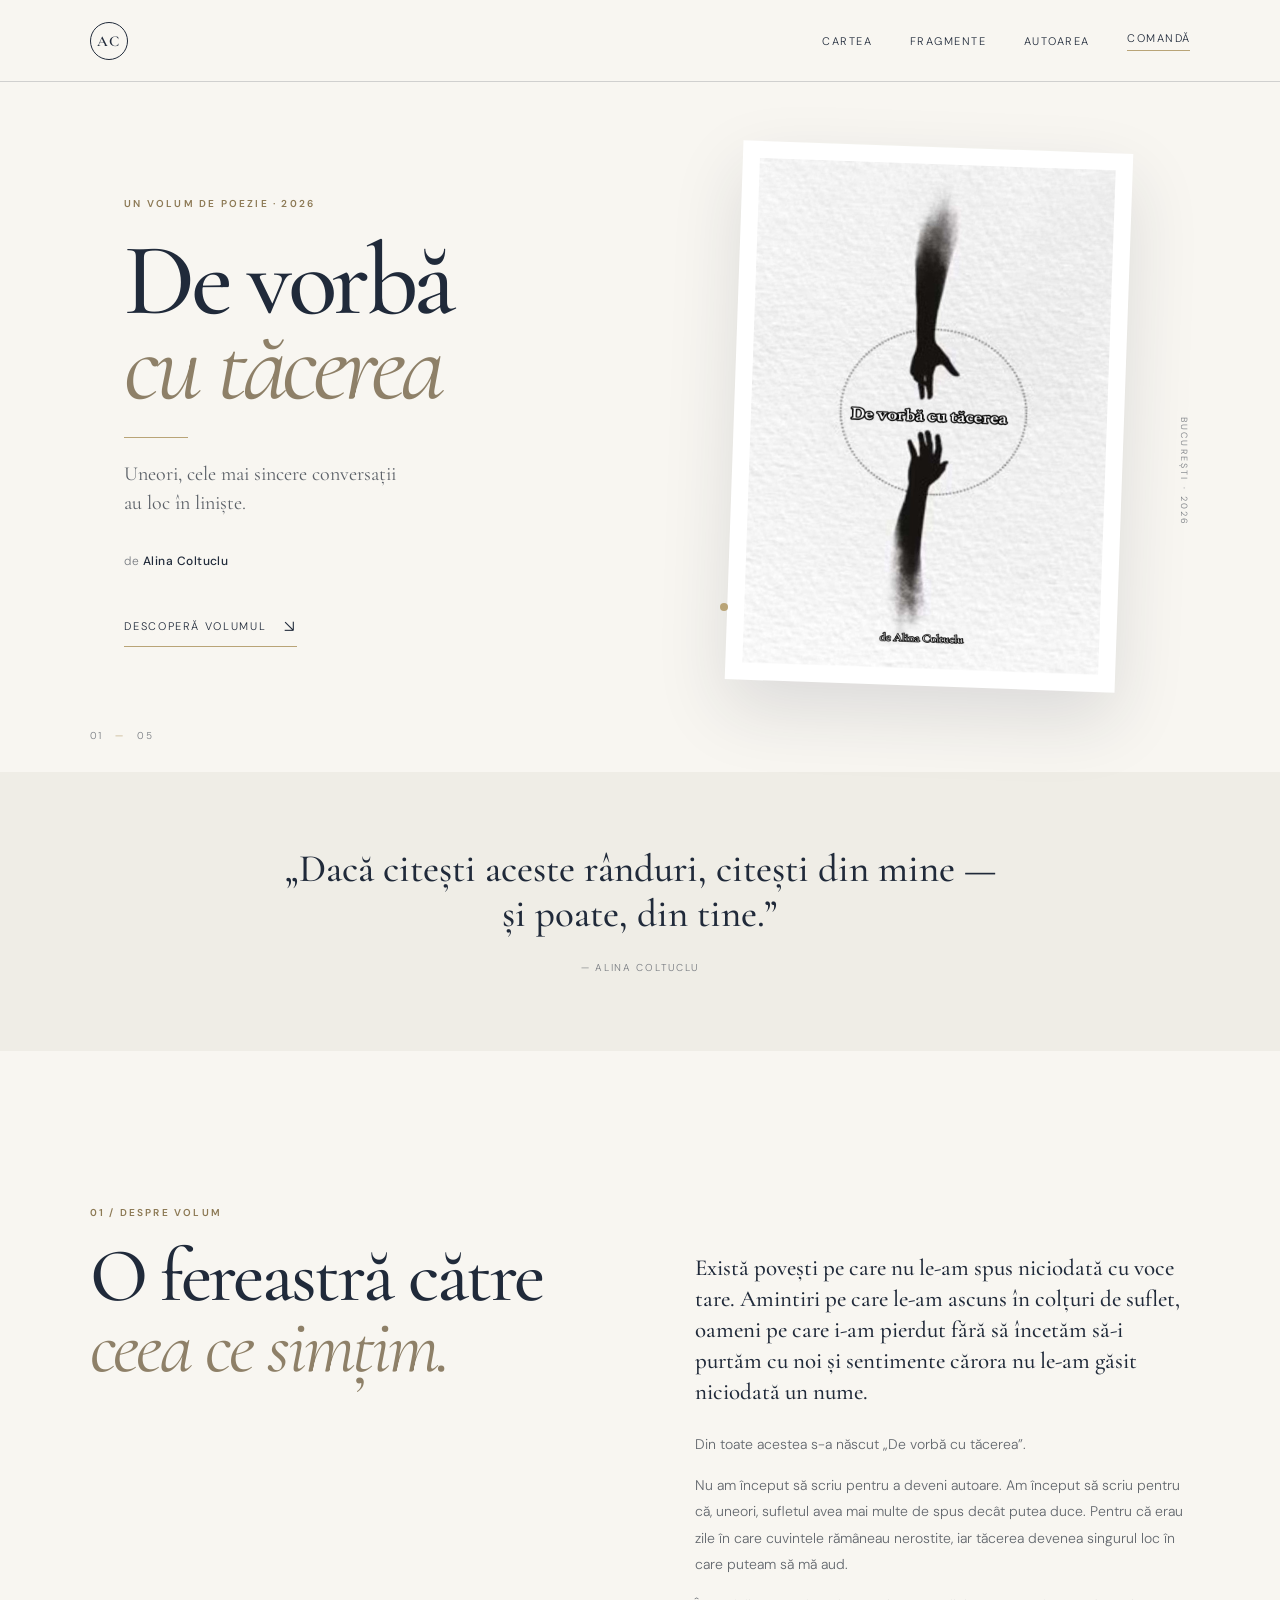
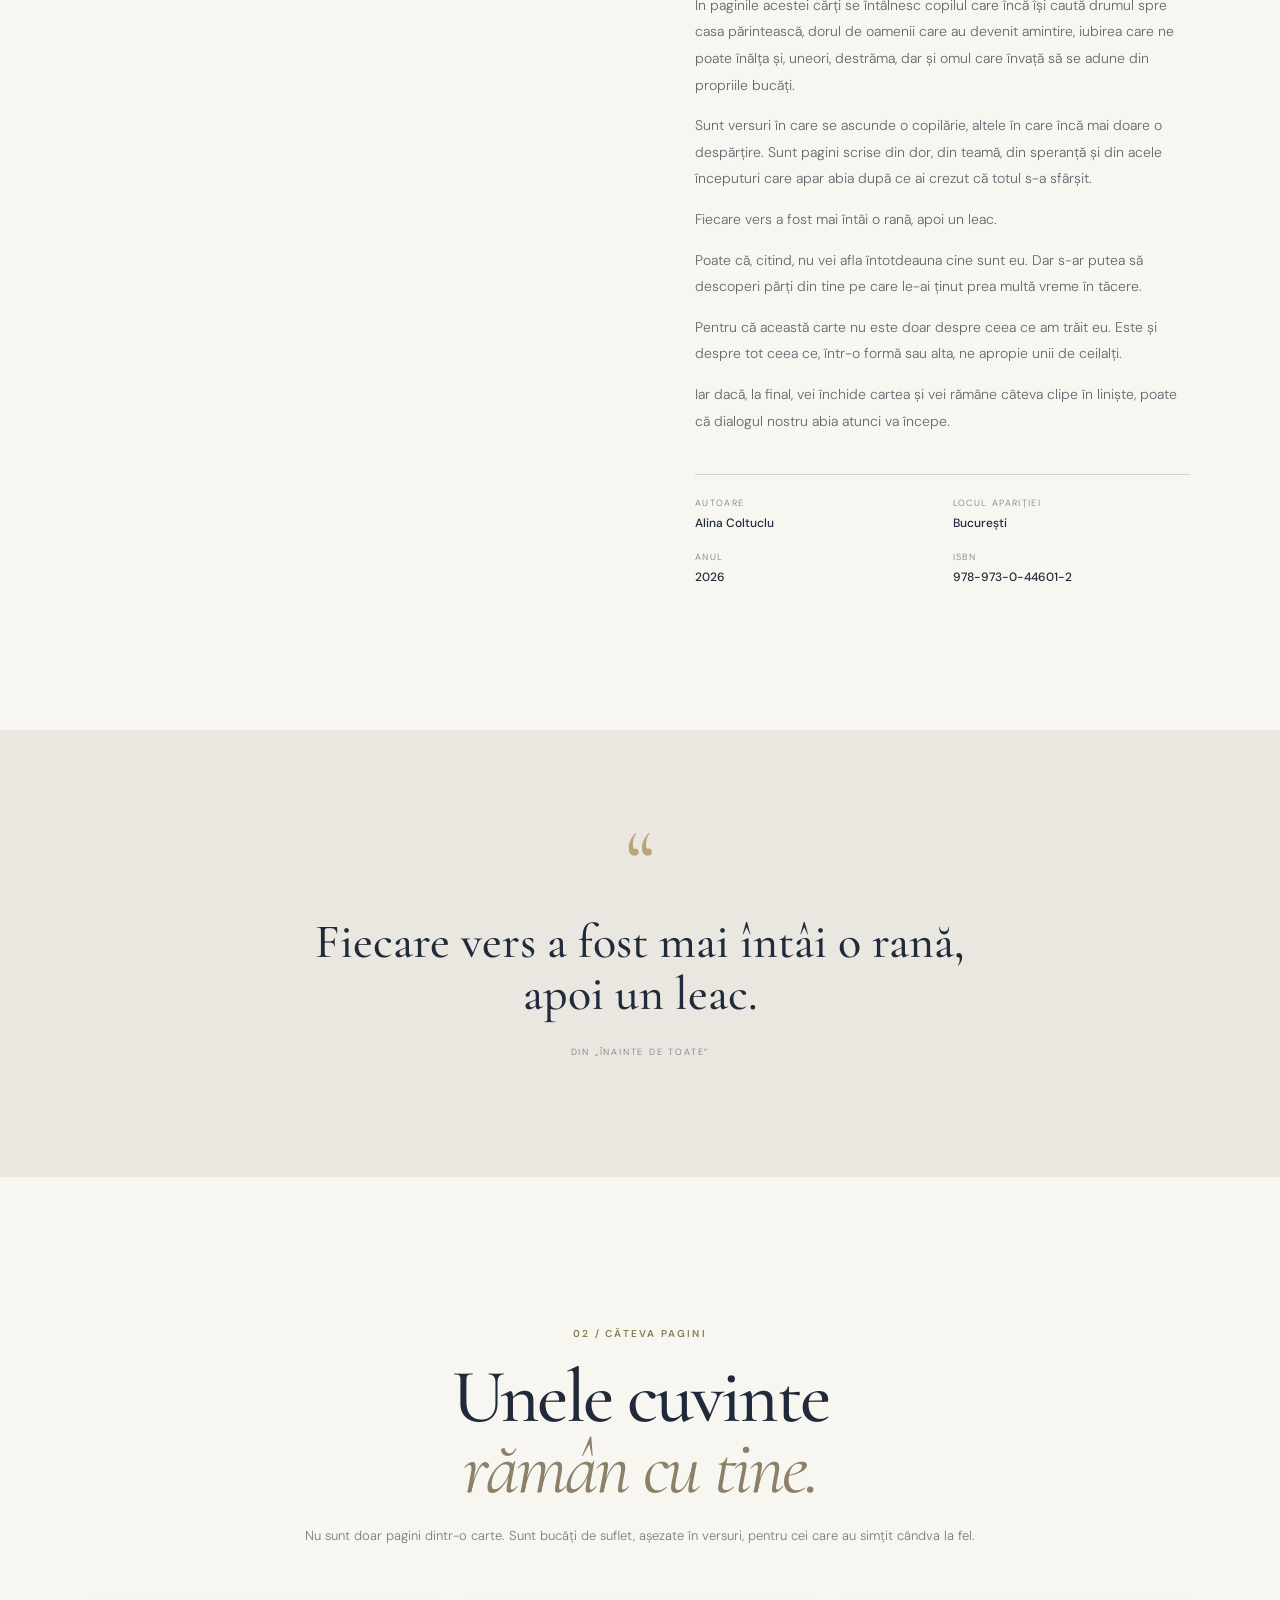
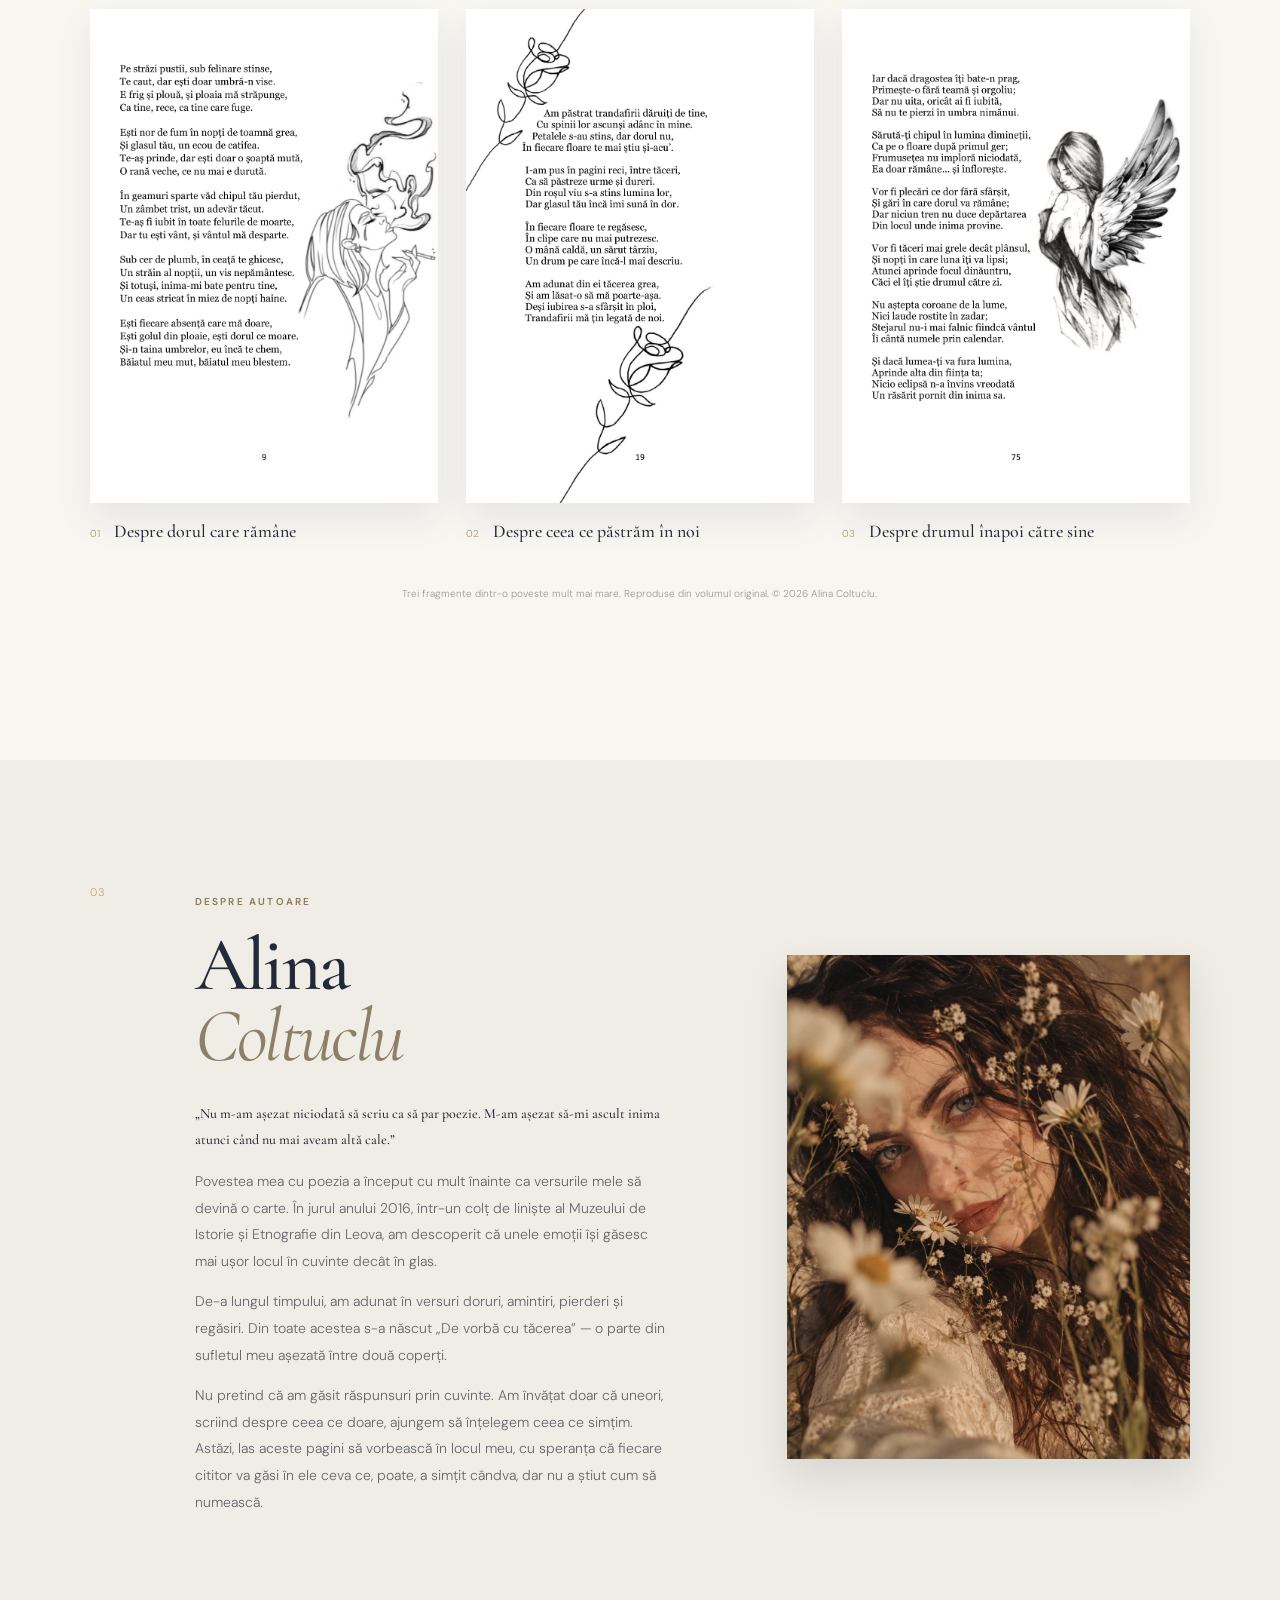
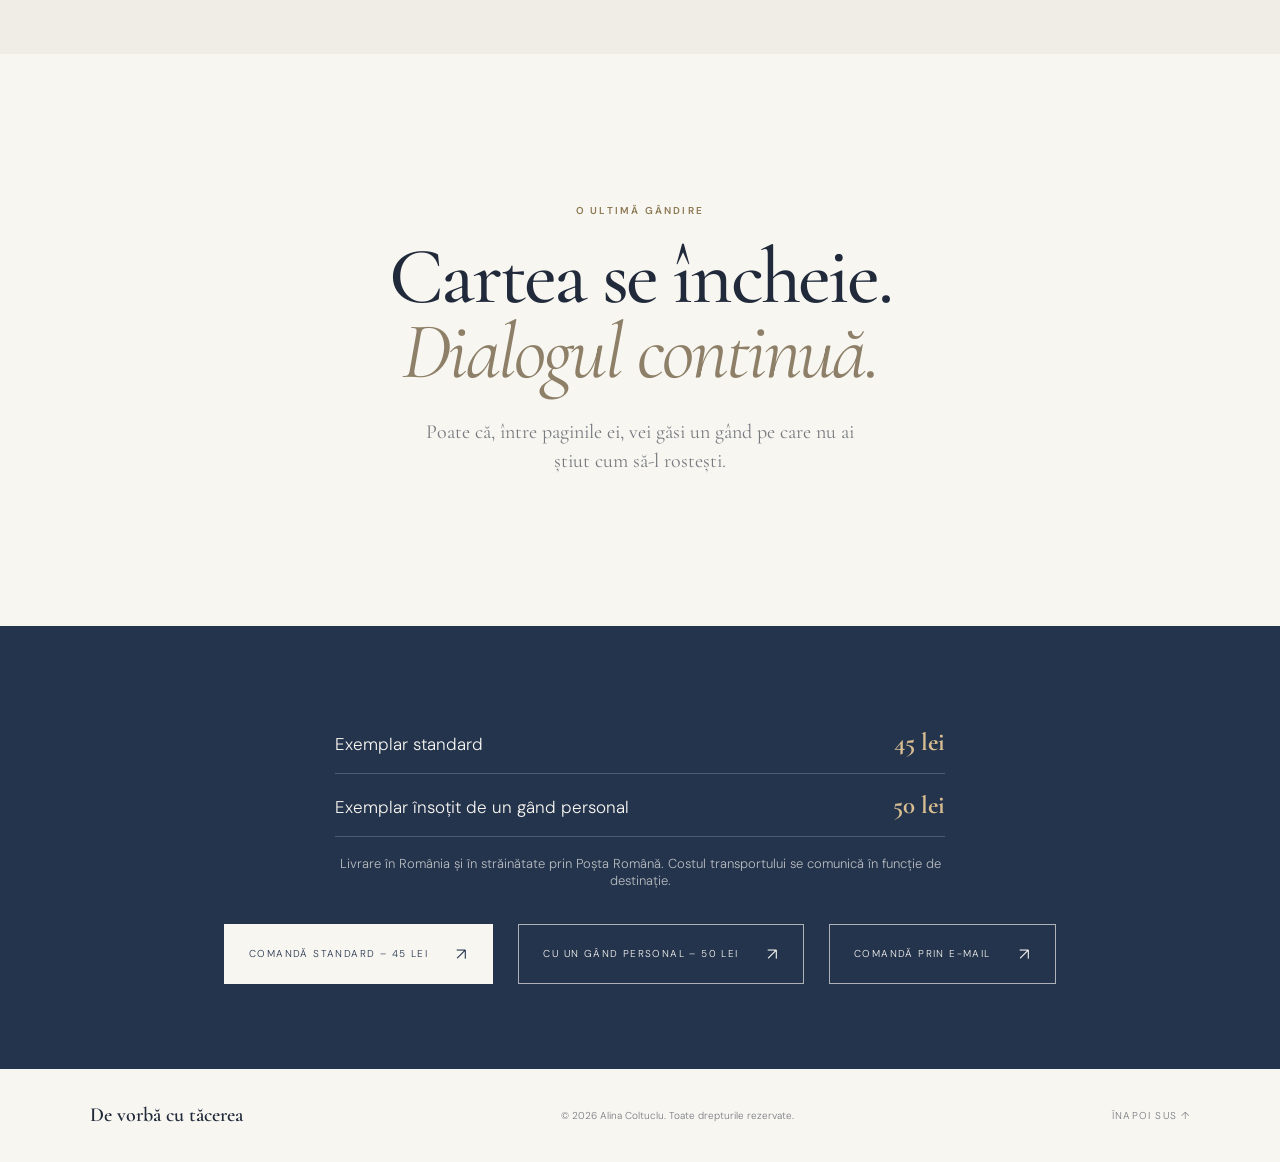
==== index.html @ 0e11cf31 "index.html" ====
<!DOCTYPE html>
<html lang="ro">
<head>
  <meta charset="UTF-8">
  <meta name="viewport" content="width=device-width, initial-scale=1.0">
  <meta name="description" content="De vorbă cu tăcerea — volum de poezie semnat de Alina Coltuclu. O carte despre iubire, dor, memorie, vindecare și regăsire.">
  <meta name="theme-color" content="#f8f6f1">
  <title>De vorbă cu tăcerea — Alina Coltuclu</title>
  <link rel="preconnect" href="https://fonts.googleapis.com">
  <link rel="preconnect" href="https://fonts.gstatic.com" crossorigin>
  <link href="https://fonts.googleapis.com/css2?family=Cormorant+Garamond:wght@400;500;600;700&family=DM+Sans:wght@300;400;500;600&display=swap" rel="stylesheet">
  <link rel="stylesheet" href="style.css">
</head>
<body>
  <header class="site-header">
    <a class="brand" href="#acasa" aria-label="De vorbă cu tăcerea — acasă">AC</a>
    <button class="menu-toggle" aria-label="Deschide meniul" aria-expanded="false">☰</button>
    <nav class="navigation" aria-label="Navigare principală">
      <a href="#carte">Cartea</a>
      <a href="#fragmente">Fragmente</a>
      <a href="#autoare">Autoarea</a>
      <a href="#comanda" class="nav-cta">Comandă</a>
    </nav>
  </header>

  <main>
    <section class="hero section-shell" id="acasa">
      <div class="hero-copy reveal">
        <p class="eyebrow">UN VOLUM DE POEZIE · 2026</p>
        <h1>De vorbă<br><em>cu tăcerea</em></h1>
        <div class="fine-line"></div>
        <p class="hero-subtitle">Uneori, cele mai sincere conversații<br class="desktop-only"> au loc în liniște.</p>
        <p class="byline">de <strong>Alina Coltuclu</strong></p>
        <a class="text-link" href="#carte">Descoperă volumul <span>↘</span></a>
      </div>
      <div class="hero-art reveal">
        <div class="cover-frame">
          <img src="assets/coperta.jpg" alt="Coperta volumului De vorbă cu tăcerea, de Alina Coltuclu">
        </div>
        <span class="vertical-note">BUCUREȘTI · 2026</span>
        <span class="decor-dot" aria-hidden="true"></span>
      </div>
      <div class="hero-index">01 <span>—</span> 05</div>
    </section>

    <section class="intro-band">
      <p>„Dacă citești aceste rânduri, citești din mine —<br>și poate, din tine.”</p>
      <span>— Alina Coltuclu</span>
    </section>

    <section class="book-section section-shell" id="carte">
      <div class="section-heading reveal">
        <p class="eyebrow">01 / DESPRE VOLUM</p>
        <h2>O fereastră către<br><em>ceea ce simțim.</em></h2>
      </div>
      <div class="book-description reveal">
        <p class="lead">Există povești pe care nu le-am spus niciodată cu voce tare. Amintiri pe care le-am ascuns în colțuri de suflet, oameni pe care i-am pierdut fără să încetăm să-i purtăm cu noi și sentimente cărora nu le-am găsit niciodată un nume.</p>
        <p>Din toate acestea s-a născut „De vorbă cu tăcerea”.</p>
        <p>Nu am început să scriu pentru a deveni autoare. Am început să scriu pentru că, uneori, sufletul avea mai multe de spus decât putea duce. Pentru că erau zile în care cuvintele rămâneau nerostite, iar tăcerea devenea singurul loc în care puteam să mă aud.</p>
        <p>În paginile acestei cărți se întâlnesc copilul care încă își caută drumul spre casa părintească, dorul de oamenii care au devenit amintire, iubirea care ne poate înălța și, uneori, destrăma, dar și omul care învață să se adune din propriile bucăți.</p>
        <p>Sunt versuri în care se ascunde o copilărie, altele în care încă mai doare o despărțire. Sunt pagini scrise din dor, din teamă, din speranță și din acele începuturi care apar abia după ce ai crezut că totul s-a sfârșit.</p>
        <p>Fiecare vers a fost mai întâi o rană, apoi un leac.</p>
        <p>Poate că, citind, nu vei afla întotdeauna cine sunt eu. Dar s-ar putea să descoperi părți din tine pe care le-ai ținut prea multă vreme în tăcere.</p>
        <p>Pentru că această carte nu este doar despre ceea ce am trăit eu. Este și despre tot ceea ce, într-o formă sau alta, ne apropie unii de ceilalți.</p>
        <p>Iar dacă, la final, vei închide cartea și vei rămâne câteva clipe în liniște, poate că dialogul nostru abia atunci va începe.</p>
        <div class="book-facts">
          <div><span>Autoare</span><strong>Alina Coltuclu</strong></div>
          <div><span>Locul apariției</span><strong>București</strong></div>
          <div><span>Anul</span><strong>2026</strong></div>
          <div><span>ISBN</span><strong>978-973-0-44601-2</strong></div>
        </div>
      </div>
    </section>

    <section class="quote-section">
      <div class="quote-mark">“</div>
      <blockquote>Fiecare vers a fost mai întâi o rană,<br>apoi un leac.</blockquote>
      <p>DIN „ÎNAINTE DE TOATE”</p>
    </section>

    <section class="fragments-section section-shell" id="fragmente">
  <div class="section-heading centered reveal">
    <p class="eyebrow">02 / CÂTEVA PAGINI</p>
    <h2>Unele cuvinte<br><em>rămân cu tine.</em></h2>
    <p class="section-intro">
      Nu sunt doar pagini dintr-o carte. Sunt bucăți de suflet,
      așezate în versuri, pentru cei care au simțit cândva la fel.
    </p>
  </div>

  <div class="fragment-grid">
    <figure class="fragment-card reveal">
      <img src="assets/fragment-01.jpg"
           alt="Pagină ilustrată din volumul De vorbă cu tăcerea">
      <figcaption><span>01</span> Despre dorul care rămâne</figcaption>
    </figure>

    <figure class="fragment-card reveal">
      <img src="assets/fragment-02.jpg"
           alt="Pagină cu poezie și ilustrație din volum">
      <figcaption><span>02</span> Despre ceea ce păstrăm în noi</figcaption>
    </figure>

    <figure class="fragment-card reveal">
      <img src="assets/fragment-final.jpg"
           alt="Pagină de la finalul volumului">
      <figcaption><span>03</span> Despre drumul înapoi către sine</figcaption>
    </figure>
  </div>

  <p class="preview-note">
    Trei fragmente dintr-o poveste mult mai mare.
    Reproduse din volumul original. © 2026 Alina Coltuclu.
  </p>
    </section>

    <section class="author-section" id="autoare">
      <div class="author-inner section-shell">
        <div class="author-number">03</div>
        <div class="author-copy reveal">
          <p class="eyebrow">DESPRE AUTOARE</p>
          <h2>Alina<br><em>Coltuclu</em></h2>
          <p class="lead">„Nu m-am așezat niciodată să scriu ca să par poezie. M-am așezat să-mi ascult inima atunci când nu mai aveam altă cale.”</p>
          <p>Povestea mea cu poezia a început cu mult înainte ca versurile mele să devină o carte. În jurul anului 2016, într-un colț de liniște al Muzeului de Istorie și Etnografie din Leova, am descoperit că unele emoții își găsesc mai ușor locul în cuvinte decât în glas.
            <p>De-a lungul timpului, am adunat în versuri doruri, amintiri, pierderi și regăsiri. Din toate acestea s-a născut „De vorbă cu tăcerea” — o parte din sufletul meu așezată între două coperți.</p>
            <p>Nu pretind că am găsit răspunsuri prin cuvinte. Am învățat doar că uneori, scriind despre ceea ce doare, ajungem să înțelegem ceea ce simțim.
            Astăzi, las aceste pagini să vorbească în locul meu, cu speranța că fiecare cititor va găsi în ele ceva ce, poate, a simțit cândva, dar nu a știut cum să numească.</p>
        </div>
        <div class="author-image reveal">
  <img src="assets/alina.jpg"
       alt="Alina Coltuclu, autoarea volumului De vorbă cu tăcerea">
</div>
      </div>
    </section>

    <section class="closing-section section-shell">
      <p class="eyebrow">O ULTIMĂ GÂNDIRE</p>
      <h2>Cartea se încheie.<br><em>Dialogul continuă.</em></h2>
      <p>Poate că, între paginile ei, vei găsi un gând pe care nu ai știut cum să-l rostești.</p>
    </section>

    <section class="order-section" id="comanda">
      <div class="order-pricing">
  <p class="order-price">
    <span>Exemplar standard</span>
    <strong>45 lei</strong>
  </p>

  <p class="order-price">
    <span>Exemplar însoțit de un gând personal</span>
    <strong>50 lei</strong>
  </p>

  <p class="order-shipping">
  Livrare în România și în străinătate prin Poșta Română.
  Costul transportului se comunică în funcție de destinație.
  </p>
</div>
      <div class="order-actions">
 <a class="button button-light"
   href="https://wa.me/40728017145?text=Bună! Aș dori să comand un exemplar din volumul „De vorbă cu tăcerea”.Mulțumesc! "
   target="_blank" rel="noopener noreferrer">
  Comandă standard – 45 lei <span>↗</span>
</a>

<a class="button button-outline"
   href="https://wa.me/40728017145?text=Bună! Aș dori să comand un exemplar din volumul „De vorbă cu tăcerea”, însoțit de un gând personal al autoarei.
Mulțumesc!"
   target="_blank" rel="noopener noreferrer">
  Cu un gând personal – 50 lei <span>↗</span>
</a>
<a class="button button-outline"
   href="https://mail.google.com/mail/?view=cm&fs=1&to=coltucluayla%40gmail.com&su=Bună! Aș dori să comand un exemplar din volumul „De vorbă cu tăcerea”, însoțit de un gând personal al autoarei.
Mulțumesc!">
  Comandă prin e-mail <span>↗</span>
</a>
</div>
    </section>
  </main>

  <footer class="site-footer">
    <a class="footer-brand" href="#acasa">De vorbă cu tăcerea</a>
    <p>© 2026 Alina Coltuclu. Toate drepturile rezervate.</p>
    <a href="#acasa" class="back-top">Înapoi sus ↑</a>
  </footer>

  <div class="lightbox" id="poemLightbox">
  <button class="lightbox-close" id="lightboxClose" aria-label="Închide">
    &times;
  </button>

  <img id="lightboxImage" src="" alt="Pagină din volumul De vorbă cu tăcerea">
</div>

<script src="script.js"></script>

</body>
</html>
---- style.css ----
@import url('https://fonts.googleapis.com/css2?family=Cormorant+Garamond:wght@400;500;600;700&family=DM+Sans:wght@300;400;500;600&display=swap');

:root {
  --paper: #f8f6f1;
  --paper-deep: #efede6;
  --ink: #202a3a;
  --muted: #777b80;
  --blue: #24344d;
  --gold: #b9a477;
  --line: rgba(32, 42, 58, .18);
  --serif: 'Cormorant Garamond', Georgia, serif;
  --sans: 'DM Sans', Arial, sans-serif;
}
* { box-sizing: border-box; }
html { scroll-behavior: smooth; }
body { margin: 0; background: var(--paper); color: var(--ink); font-family: var(--sans); font-weight: 300; }
a { color: inherit; text-decoration: none; }
.site-header { height: 82px; padding: 0 7vw; display: flex; align-items: center; justify-content: space-between; border-bottom: 1px solid var(--line); background: rgba(248,246,241,.94); position: sticky; top: 0; z-index: 10; backdrop-filter: blur(12px); }
.brand { width: 38px; height: 38px; display: grid; place-items: center; border: 1px solid var(--ink); border-radius: 50%; font: 600 15px var(--serif); letter-spacing: .04em; }
.navigation { display: flex; align-items: center; gap: 38px; font-size: 11px; text-transform: uppercase; letter-spacing: .13em; }
.navigation a { transition: color .2s ease; }
.navigation a:hover, .text-link:hover { color: #9a8050; }
.nav-cta { border-bottom: 1px solid var(--gold); padding-bottom: 5px; }
.menu-toggle { display: none; background: none; border: 0; font-size: 24px; color: var(--ink); }
.section-shell { width: min(1120px, 86vw); margin: 0 auto; }
.hero { min-height: 690px; display: grid; grid-template-columns: 1.05fr .95fr; align-items: center; position: relative; padding-top: 55px; padding-bottom: 75px; }
.hero-copy { padding-left: 6%; z-index: 1; }
.eyebrow { font-size: 10px; letter-spacing: .22em; text-transform: uppercase; color: #8c7954; font-weight: 600; }
h1, h2, blockquote { font-family: var(--serif); font-weight: 500; }
h1 { font-size: clamp(64px, 8vw, 108px); line-height: .83; letter-spacing: -.045em; margin: 28px 0 30px; }
h1 em, h2 em { font-weight: 400; color: #8e8068; }
.fine-line { width: 64px; height: 1px; background: var(--gold); margin: 30px 0 22px; }
.hero-subtitle { font: 400 20px/1.45 var(--serif); color: #5d6269; }
.byline { margin-top: 35px; font-size: 12px; letter-spacing: .04em; color: var(--muted); }
.byline strong { color: var(--ink); font-weight: 500; }
.text-link { display: inline-flex; gap: 18px; align-items: center; margin-top: 34px; padding-bottom: 9px; border-bottom: 1px solid var(--gold); font-size: 11px; text-transform: uppercase; letter-spacing: .15em; }
.text-link span { font-size: 17px; }
.hero-art { position: relative; display: flex; justify-content: center; align-items: center; min-height: 520px; }
.cover-frame { width: min(390px, 78%); padding: 17px; background: #fff; box-shadow: 0 28px 70px rgba(32,42,58,.13); transform: rotate(2deg); }
.cover-frame img { width: 100%; display: block; }
.vertical-note { position: absolute; right: 0; top: 50%; writing-mode: vertical-rl; font-size: 9px; letter-spacing: .24em; color: var(--muted); }
.decor-dot { width: 8px; height: 8px; border-radius: 50%; background: var(--gold); position: absolute; left: 10%; bottom: 14%; }
.hero-index { position: absolute; bottom: 30px; left: 0; font-size: 10px; letter-spacing: .15em; color: var(--muted); }
.hero-index span { color: var(--gold); padding: 0 8px; }
.intro-band { background: var(--paper-deep); padding: 75px 20px; text-align: center; }
.intro-band p { font: 500 clamp(25px, 3.4vw, 39px)/1.15 var(--serif); margin: 0 0 18px; }
.intro-band span { font-size: 10px; text-transform: uppercase; letter-spacing: .17em; color: var(--muted); }
.book-section { padding: 145px 0; display: grid; grid-template-columns: 1fr 1fr; gap: 10%; }
h2 { font-size: clamp(48px, 6vw, 76px); line-height: .94; letter-spacing: -.035em; margin: 22px 0; }
.book-description { padding-top: 34px; max-width: 500px; }
.book-description p, .author-copy p:not(.eyebrow):not(.signature) { font-size: 14px; line-height: 1.9; color: #62676d; }
.book-description .lead, .author-copy .lead { font: 500 23px/1.35 var(--serif); color: var(--ink) !important; }
.book-facts { margin-top: 40px; padding-top: 22px; border-top: 1px solid var(--line); display: grid; grid-template-columns: 1fr 1fr; gap: 20px; }
.book-facts div { display: flex; flex-direction: column; gap: 6px; }
.book-facts span { color: var(--muted); font-size: 9px; text-transform: uppercase; letter-spacing: .15em; }
.book-facts strong { font-size: 12px; font-weight: 500; }
.quote-section { padding: 100px 20px 110px; text-align: center; background: #e9e7e0; }
.quote-mark { font: 90px/.7 var(--serif); color: var(--gold); }
blockquote { margin: 24px 0 25px; font-size: clamp(30px, 4vw, 48px); line-height: 1.08; }
.quote-section p { font-size: 9px; letter-spacing: .2em; color: var(--muted); }
.fragments-section { padding: 140px 0 150px; }
.centered { text-align: center; }
.section-intro { color: var(--muted); font-size: 13px; margin-top: 22px; }
.fragment-grid { margin-top: 65px; display: grid; grid-template-columns: repeat(3, 1fr); gap: 28px; align-items: start; }
.fragment-card { margin: 0; }
.fragment-card img { width: 100%; display: block; background: white; box-shadow: 0 15px 35px rgba(32,42,58,.08); transition: transform .35s ease, box-shadow .35s ease; }
.fragment-card:hover img { transform: translateY(-7px); box-shadow: 0 22px 42px rgba(32,42,58,.13); }
.fragment-card figcaption { margin-top: 17px; font: 500 18px var(--serif); }
.fragment-card figcaption span { font: 10px var(--sans); color: var(--gold); margin-right: 10px; }
.preview-note { text-align: center; font-size: 10px; color: #999; margin-top: 45px; }
.author-section { background: var(--paper-deep); padding: 125px 0; }
.author-inner { display: grid; grid-template-columns: 50px 1fr .75fr; gap: 5%; align-items: center; }
.author-number { align-self: start; font-size: 11px; letter-spacing: .15em; color: var(--gold); }
.author-copy { max-width: 470px; }
.author-copy h2 { margin-bottom: 28px; }
.signature { font: italic 28px var(--serif); margin-top: 30px; color: #8e8068; }
.author-placeholder { aspect-ratio: 4 / 5; background: #e3dfd5; border: 1px solid #d7d0c1; display: flex; flex-direction: column; justify-content: center; align-items: center; color: #9a907f; text-align: center; gap: 16px; }
.author-placeholder span { font: 500 76px var(--serif); opacity: .7; }
.author-placeholder small { font-size: 8px; line-height: 1.7; letter-spacing: .18em; }
.closing-section { padding: 140px 0 150px; text-align: center; }
.closing-section h2 { font-size: clamp(48px, 6.4vw, 80px); }
.closing-section > p:last-child { max-width: 440px; margin: 28px auto 0; font: 400 20px/1.45 var(--serif); color: var(--muted); }
.order-section { background: var(--blue); color: var(--paper); padding: 85px 0; }
.order-inner { display: flex; align-items: center; justify-content: space-between; gap: 35px; }
.order-inner .eyebrow { color: #c7b58c; }
.order-inner h2 { margin: 18px 0; }
.order-inner h2 em { color: #d1c6ae; }
.order-inner p:not(.eyebrow) { color: #d0d3d7; font-size: 13px; }
.button { display: inline-flex; align-items: center; gap: 28px; padding: 18px 24px; font-size: 10px; letter-spacing: .14em; text-transform: uppercase; transition: transform .2s ease, background .2s ease; white-space: nowrap; }
.button:hover { transform: translateY(-3px); }
.button-light { background: var(--paper); color: var(--blue); }
.button-light span { font-size: 17px; }
.site-footer { padding: 30px 7vw; display: flex; align-items: center; justify-content: space-between; gap: 20px; font-size: 10px; color: var(--muted); }
.footer-brand { font: 600 20px var(--serif); color: var(--ink); }
.back-top { text-transform: uppercase; letter-spacing: .12em; }
.reveal { opacity: 0; transform: translateY(22px); transition: opacity .8s ease, transform .8s ease; }
.reveal.visible { opacity: 1; transform: translateY(0); }

@media (max-width: 760px) {
  .site-header { height: 70px; padding: 0 7vw; }
  .menu-toggle { display: block; cursor: pointer; }
  .navigation { display: none; position: absolute; top: 69px; left: 0; right: 0; padding: 24px 7vw 30px; background: var(--paper); border-bottom: 1px solid var(--line); flex-direction: column; align-items: flex-start; gap: 22px; }
  .navigation.open { display: flex; }
  .hero { min-height: auto; padding-top: 75px; padding-bottom: 75px; grid-template-columns: 1fr; }
  .hero-copy { padding-left: 0; }
  h1 { font-size: clamp(62px, 17vw, 90px); }
  .hero-art { min-height: 420px; margin-top: 35px; }
  .cover-frame { width: min(310px, 76%); }
  .vertical-note { right: 4%; }
  .hero-index { bottom: 18px; }
  .book-section { padding: 95px 0; grid-template-columns: 1fr; gap: 15px; }
  .book-description { padding-top: 0; }
  .fragment-grid { grid-template-columns: 1fr; gap: 42px; max-width: 420px; margin: 50px auto 0; }
  .fragment-card:nth-child(2) { width: 88%; margin-left: auto; }
  .author-section { padding: 90px 0; }
  .author-inner { grid-template-columns: 25px 1fr; gap: 15px; }
  .author-image { grid-column: 2; max-width: 340px; margin-top: 25px; }
  .order-inner { align-items: flex-start; flex-direction: column; }
  .site-footer { flex-direction: column; text-align: center; padding: 35px 7vw; }
}
@media (prefers-reduced-motion: reduce) {
  html { scroll-behavior: auto; }
  *, *::before, *::after { transition-duration: .01ms !important; animation-duration: .01ms !important; }
  .reveal { opacity: 1; transform: none; }
}



.order-actions {
    display: flex;
    align-items: center;
    justify-content: center;
    flex-wrap: wrap;
    gap: 25px;
    width: 100%;
}

.button {
    border: 1px solid transparent;
    cursor: pointer;
    transition: transform .25s ease,
                background .25s ease,
                color .25s ease,
                border-color .25s ease;
}

.button-outline {
    color: var(--paper);
    background: transparent;
    border: 1px solid rgba(248, 246, 241, .65);
}

.button-outline span {
    font-size: 17px;
}

.button-outline:hover {
    background: var(--paper);
    color: var(--blue);
    transform: translateY(-3px);
}

.button-light:hover {
    background: #e9e7e0;
    transform: translateY(-3px);
}

@media (max-width: 600px) {
    .order-actions {
        flex-direction: column;
        align-items: stretch;
        gap: 15px;
    }

    .order-actions .button {
        justify-content: space-between;
        width: 100%;
    }
}


.lightbox {
    display: none;
    position: fixed;
    inset: 0;
    z-index: 9999;
    background: rgba(10, 18, 35, 0.94);
    justify-content: center;
    align-items: center;
    padding: 30px;
}

.lightbox.active {
    display: flex;
}

.lightbox img {
    max-width: 90%;
    max-height: 90vh;
    object-fit: contain;
    box-shadow: 0 10px 50px rgba(0, 0, 0, 0.4);
}

.lightbox-close {
    position: absolute;
    top: 20px;
    right: 30px;
    background: transparent;
    border: none;
    color: #f8f6f1;
    font-size: 42px;
    cursor: pointer;

}


.author-image {
    width: 100%;
    min-width: 0;
}

.author-image img {
    display: block;
    width: 100%;
    aspect-ratio: 4 / 5;
    object-fit: cover;
    object-position: center;
    box-shadow: 0 18px 40px rgba(32, 42, 58, .12);
}


.order-pricing {
    max-width: 650px;
    margin: 0 auto 35px;
    padding: 0 20px;
    color: #f8f6f1;
    text-align: center;
}

.order-price {
    display: flex;
    justify-content: space-between;
    align-items: baseline;
    gap: 20px;
    padding: 16px 0;
    margin: 0;
    border-bottom: 1px solid rgba(248, 246, 241, 0.2);
    font-size: 17px;
    text-align: left;
}

.order-price strong {
    color: #d8bd91;
    font-family: 'Cormorant Garamond', serif;
    font-size: 25px;
    white-space: nowrap;
}

.order-shipping {
    margin-top: 18px;
    color: rgba(248, 246, 241, 0.7);
    font-size: 13px;
    text-align: center;
}

@media (max-width: 600px) {
    .order-price {
        font-size: 15px;
        gap: 12px;
    }

    .order-price strong {
        font-size: 22px;
    }
}
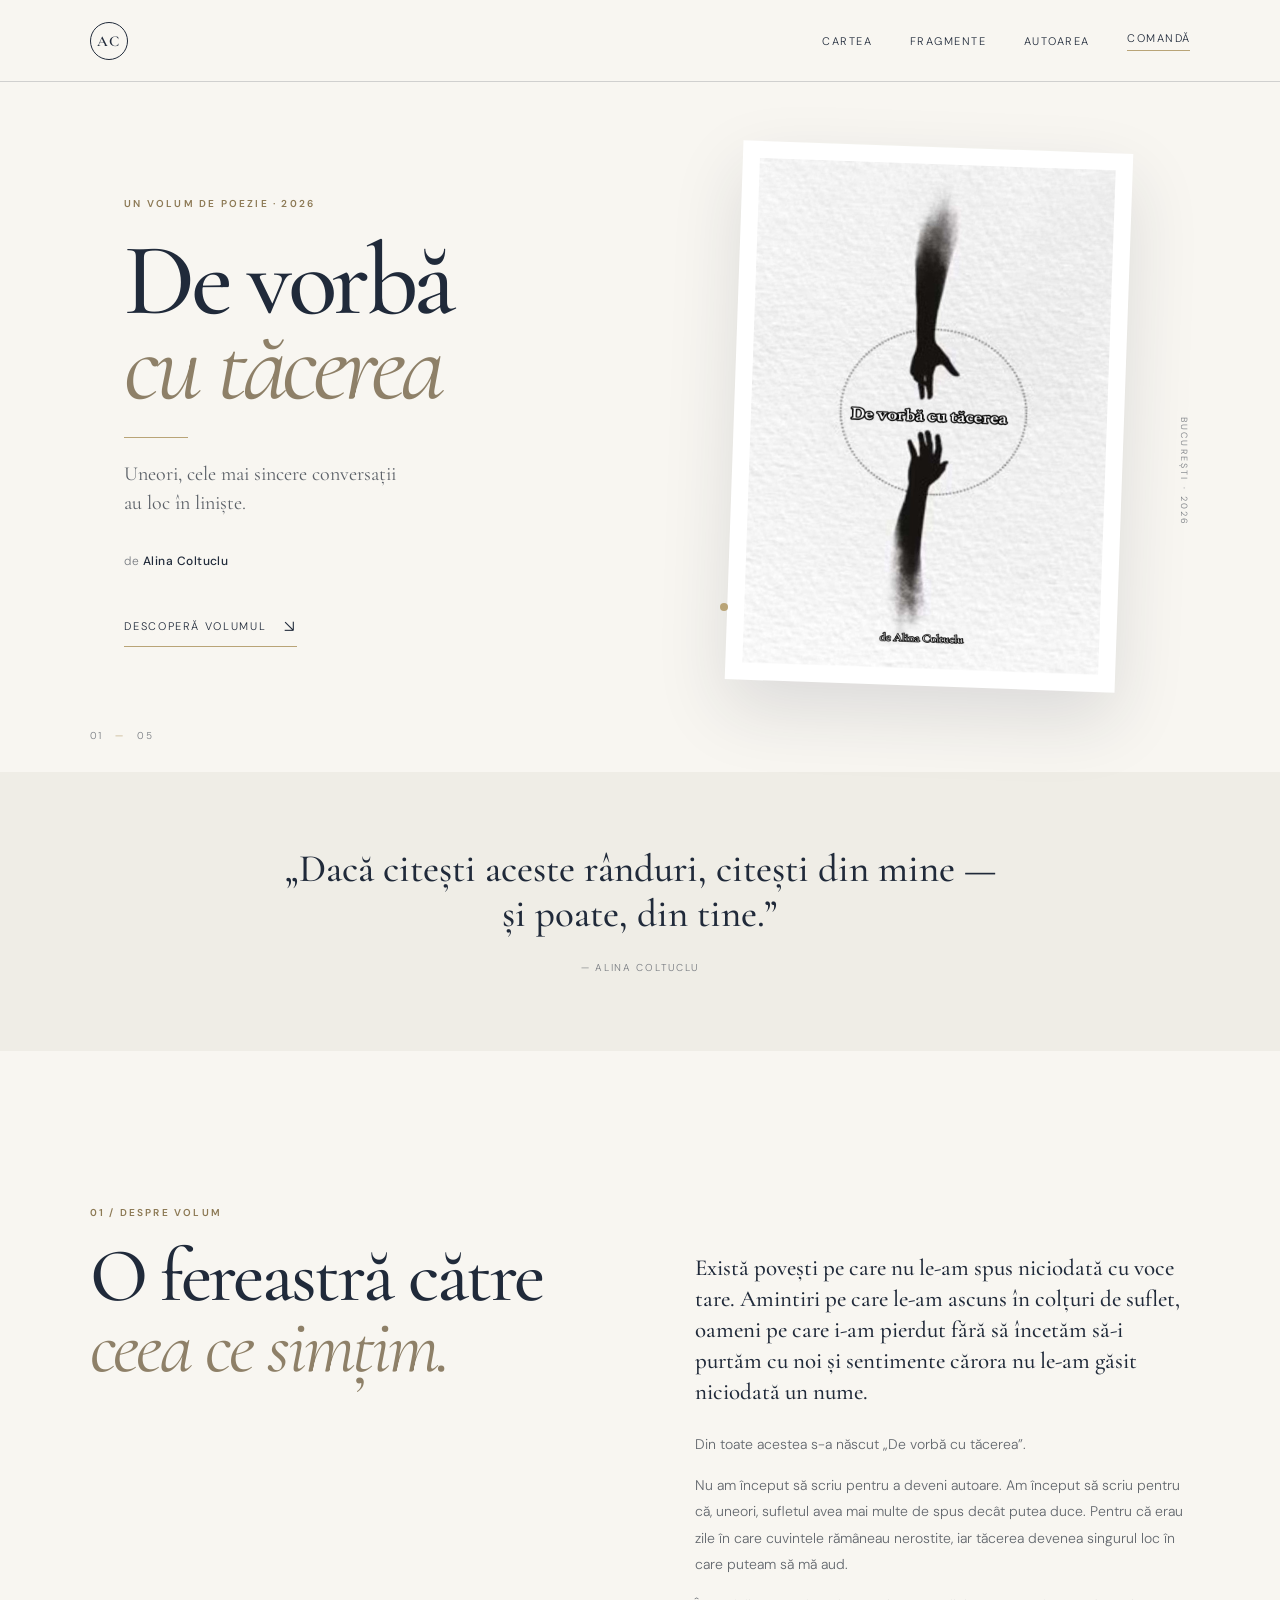
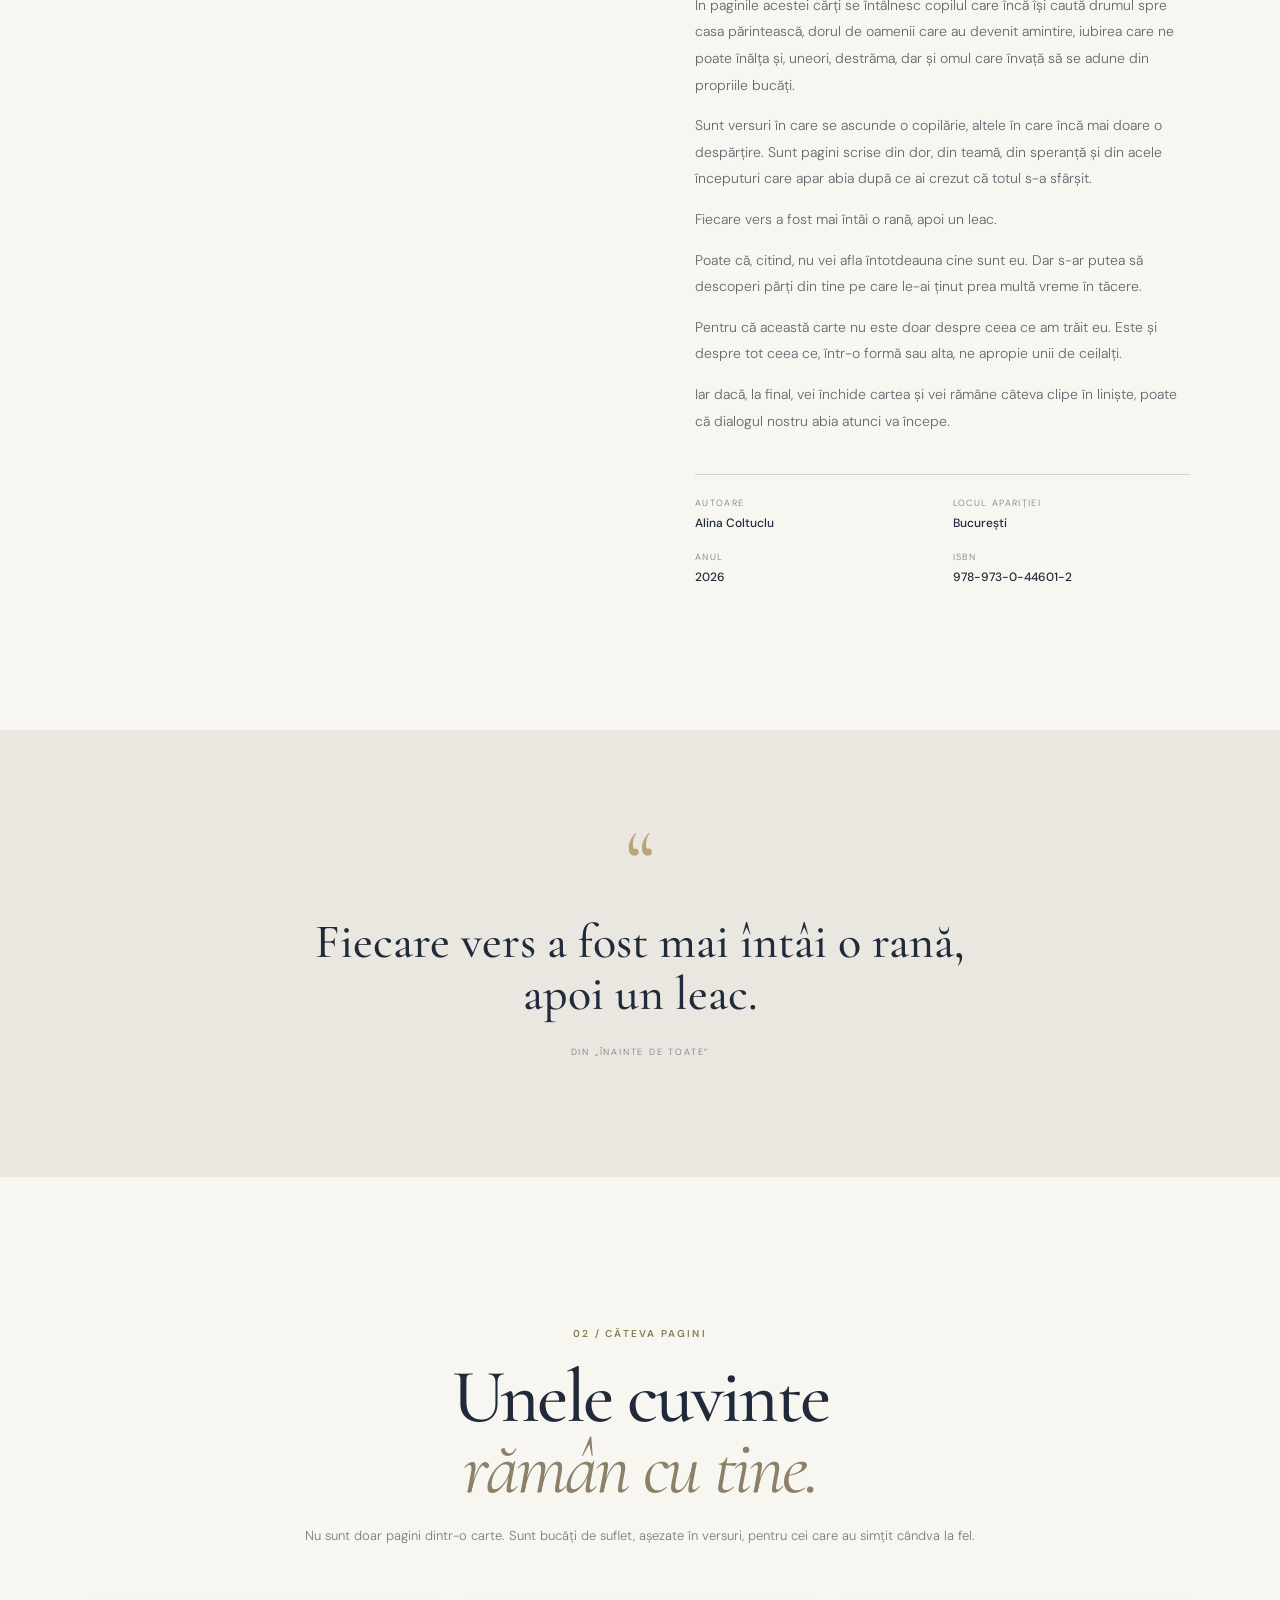
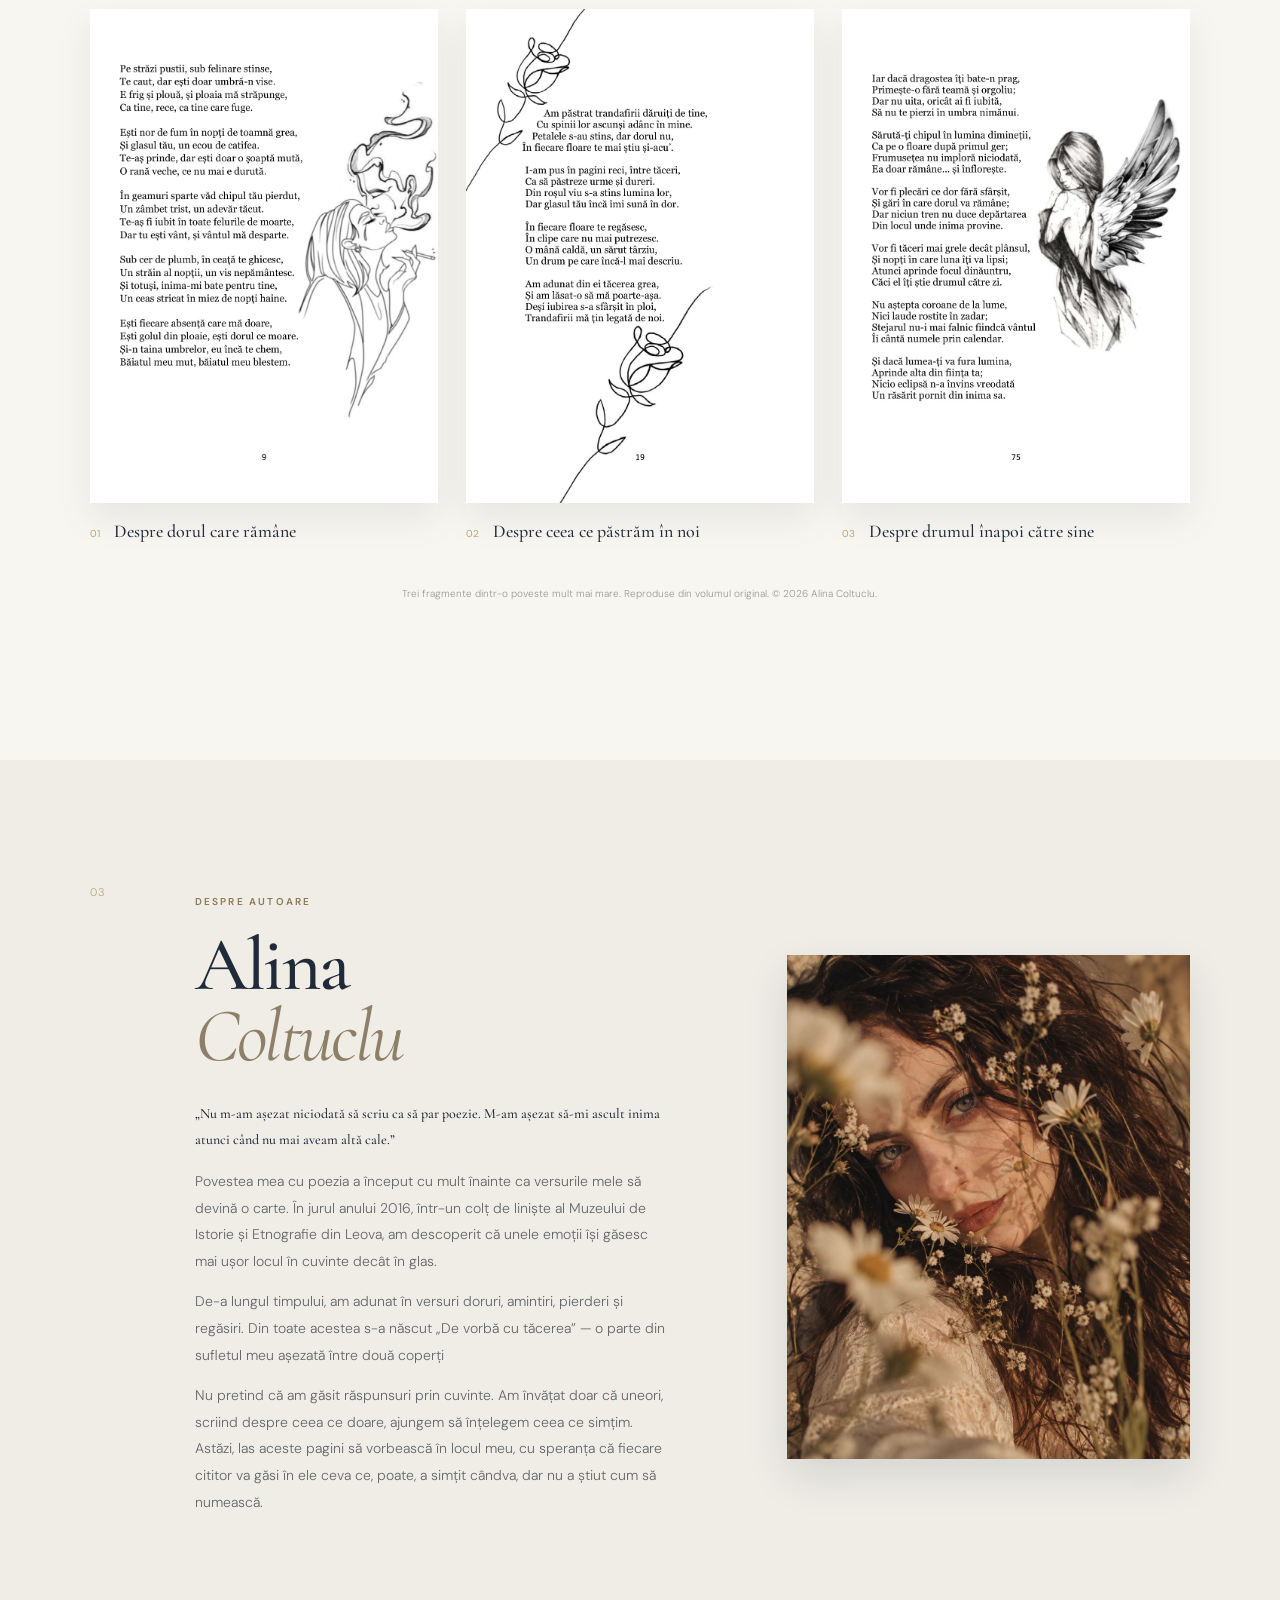
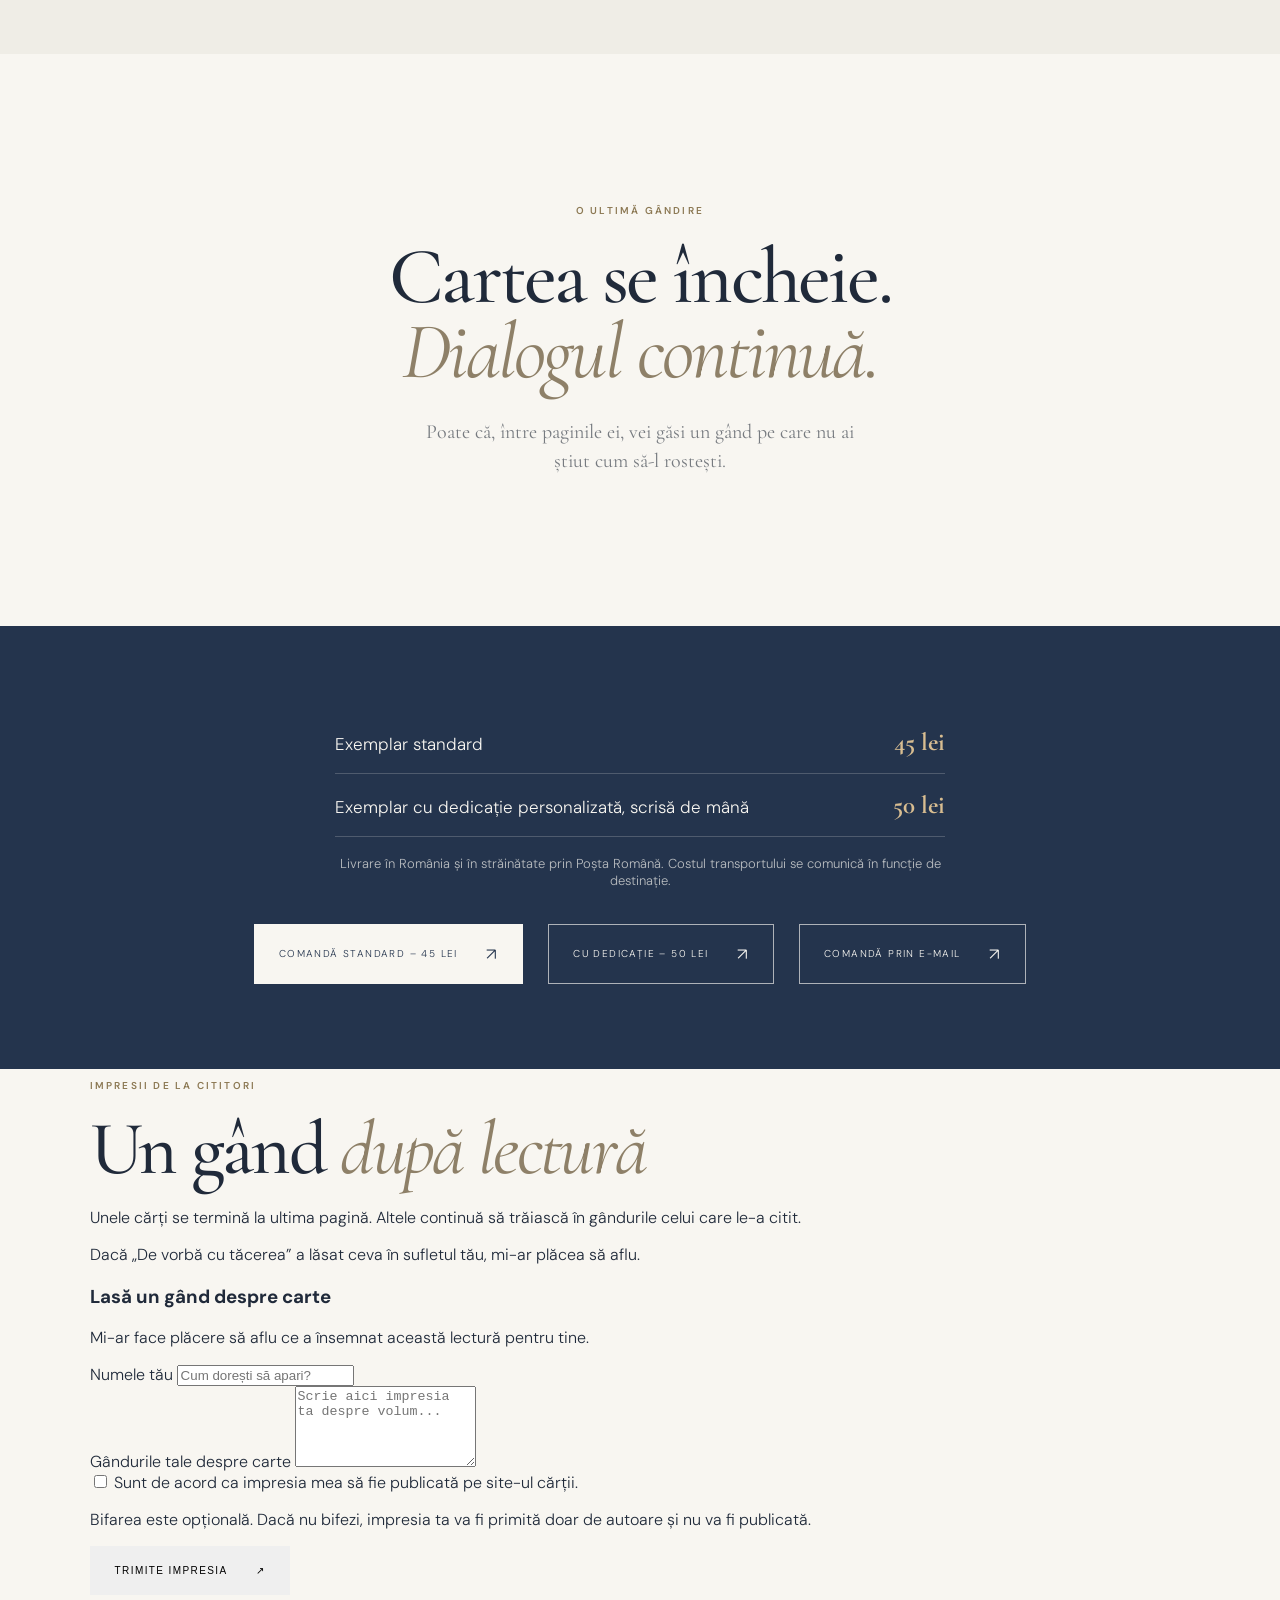
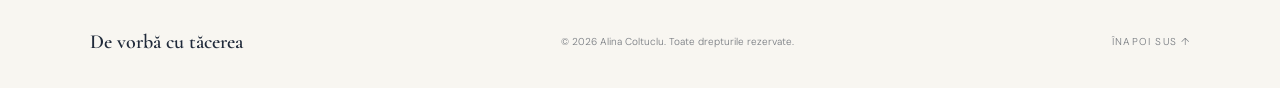
==== commit 1184efe7: "index.html" ====
--- a/index.html
+++ b/index.html
@@ -122,7 +122,7 @@
           <h2>Alina<br><em>Coltuclu</em></h2>
           <p class="lead">„Nu m-am așezat niciodată să scriu ca să par poezie. M-am așezat să-mi ascult inima atunci când nu mai aveam altă cale.”</p>
           <p>Povestea mea cu poezia a început cu mult înainte ca versurile mele să devină o carte. În jurul anului 2016, într-un colț de liniște al Muzeului de Istorie și Etnografie din Leova, am descoperit că unele emoții își găsesc mai ușor locul în cuvinte decât în glas.
-            <p>De-a lungul timpului, am adunat în versuri doruri, amintiri, pierderi și regăsiri. Din toate acestea s-a născut „De vorbă cu tăcerea” — o parte din sufletul meu așezată între două coperți.</p>
+            <p>De-a lungul timpului, am adunat în versuri doruri, amintiri, pierderi și regăsiri. Din toate acestea s-a născut „De vorbă cu tăcerea” — o parte din sufletul meu așezată între două coperți</p>
             <p>Nu pretind că am găsit răspunsuri prin cuvinte. Am învățat doar că uneori, scriind despre ceea ce doare, ajungem să înțelegem ceea ce simțim.
             Astăzi, las aceste pagini să vorbească în locul meu, cu speranța că fiecare cititor va găsi în ele ceva ce, poate, a simțit cândva, dar nu a știut cum să numească.</p>
         </div>
@@ -147,7 +147,7 @@
   </p>
 
   <p class="order-price">
-    <span>Exemplar însoțit de un gând personal</span>
+    <span>Exemplar cu dedicație personalizată, scrisă de mână</span>
     <strong>50 lei</strong>
   </p>
 
@@ -158,25 +158,108 @@
 </div>
       <div class="order-actions">
  <a class="button button-light"
-   href="https://wa.me/40728017145?text=Bună! Aș dori să comand un exemplar din volumul „De vorbă cu tăcerea”.Mulțumesc! "
+   href="https://wa.me/40728017145?text=Bun%C4%83%21%20Doresc%20s%C4%83%20comand%20un%20exemplar%20standard%20din%20cartea%20De%20vorb%C4%83%20cu%20t%C4%83cerea%2C%20la%20pre%C8%9Bul%20de%2045%20lei."
    target="_blank" rel="noopener noreferrer">
   Comandă standard – 45 lei <span>↗</span>
 </a>
 
 <a class="button button-outline"
-   href="https://wa.me/40728017145?text=Bună! Aș dori să comand un exemplar din volumul „De vorbă cu tăcerea”, însoțit de un gând personal al autoarei.
-Mulțumesc!"
+   href="https://wa.me/40728017145?text=Bun%C4%83%21%20Doresc%20s%C4%83%20comand%20un%20exemplar%20din%20cartea%20De%20vorb%C4%83%20cu%20t%C4%83cerea%2C%20cu%20dedica%C8%9Bie%20personalizat%C4%83%2C%20la%20pre%C8%9Bul%20de%2050%20lei."
    target="_blank" rel="noopener noreferrer">
-  Cu un gând personal – 50 lei <span>↗</span>
+  Cu dedicație – 50 lei <span>↗</span>
 </a>
+
 <a class="button button-outline"
-   href="https://mail.google.com/mail/?view=cm&fs=1&to=coltucluayla%40gmail.com&su=Bună! Aș dori să comand un exemplar din volumul „De vorbă cu tăcerea”, însoțit de un gând personal al autoarei.
-Mulțumesc!">
+   href="https://mail.google.com/mail/?view=cm&fs=1&to=coltucluayla%40gmail.com&su=Comand%C4%83%20De%20vorb%C4%83%20cu%20t%C4%83cerea&body=Bun%C4%83%21%20Doresc%20s%C4%83%20comand%20un%20exemplar%20din%20cartea%20De%20vorb%C4%83%20cu%20t%C4%83cerea.">
   Comandă prin e-mail <span>↗</span>
 </a>
 </div>
     </section>
   </main>
+
+  <section class="reviews-section" id="recenzii"> 
+    <div class="reviews-inner section-shell"> 
+      <p class="eyebrow">IMPRESII DE LA CITITORI</p> 
+      <h2>Un gând <em>după lectură</em>
+      </h2> 
+      <p class="reviews-intro"> Unele cărți se termină la ultima pagină. Altele continuă să trăiască în gândurile celui care le-a citit. </p> 
+      <p class="reviews-message"> Dacă „De vorbă cu tăcerea” a lăsat ceva în sufletul tău, mi-ar plăcea să aflu. </p> 
+      
+
+      <div class="review-form-wrapper"> 
+        <h3>Lasă un gând despre carte</h3> 
+        
+        <p class="review-form-intro"> 
+          Mi-ar face plăcere să aflu ce a însemnat această lectură pentru tine. 
+        </p> 
+        
+        <form action="https://formspree.io/f/xrppjeov" method="POST" class="review-form"> 
+          
+          <div class="form-group"> 
+            <label for="review-name">Numele tău</label> 
+            <input 
+            type="text" 
+            id="review-name" 
+            name="Nume" 
+            placeholder="Cum dorești să apari?" 
+            required 
+            maxlength="60" 
+            > 
+          </div> 
+          
+          <div class="form-group"> 
+            <label for="review-message">Gândurile tale despre carte</label> 
+            <textarea 
+            id="review-message" 
+            name="Recenzie" placeholder="Scrie aici impresia ta despre volum..." 
+            rows="5" 
+            required 
+            maxlength="2000" 
+            ></textarea> 
+          </div> 
+          
+          <div class="form-group form-consent">
+    <label>
+        <input type="checkbox" name="Acord pentru publicare" value="Da, sunt de acord">
+        Sunt de acord ca impresia mea să fie publicată pe site-ul cărții.
+    </label>
+
+    <p class="consent-note">
+        Bifarea este opțională. Dacă nu bifezi, impresia ta va fi primită
+        doar de autoare și nu va fi publicată.
+    </p>
+</div> 
+          
+          <button type="submit" class="button button-dark"> 
+            Trimite impresia <span>↗</span> 
+          </button> 
+        
+        </form> 
+      </div>
+
+
+      <div class="reviews-list">
+
+<!-- EXEMPLU DE RECENZIE:
+    <article class="review-card">
+        <span class="review-quote-mark">“</span>
+
+        <p class="review-text">
+            Textul recenziei va apărea aici.
+        </p>
+
+        <div class="review-author">
+            <span class="review-line"></span>
+            <p>Numele cititorului</p>
+            <span class="review-date">Noiembrie 2026</span>
+        </div>
+    </article>
+  -->
+
+</div> 
+  </div> 
+  </section>
+
 
   <footer class="site-footer">
     <a class="footer-brand" href="#acasa">De vorbă cu tăcerea</a>
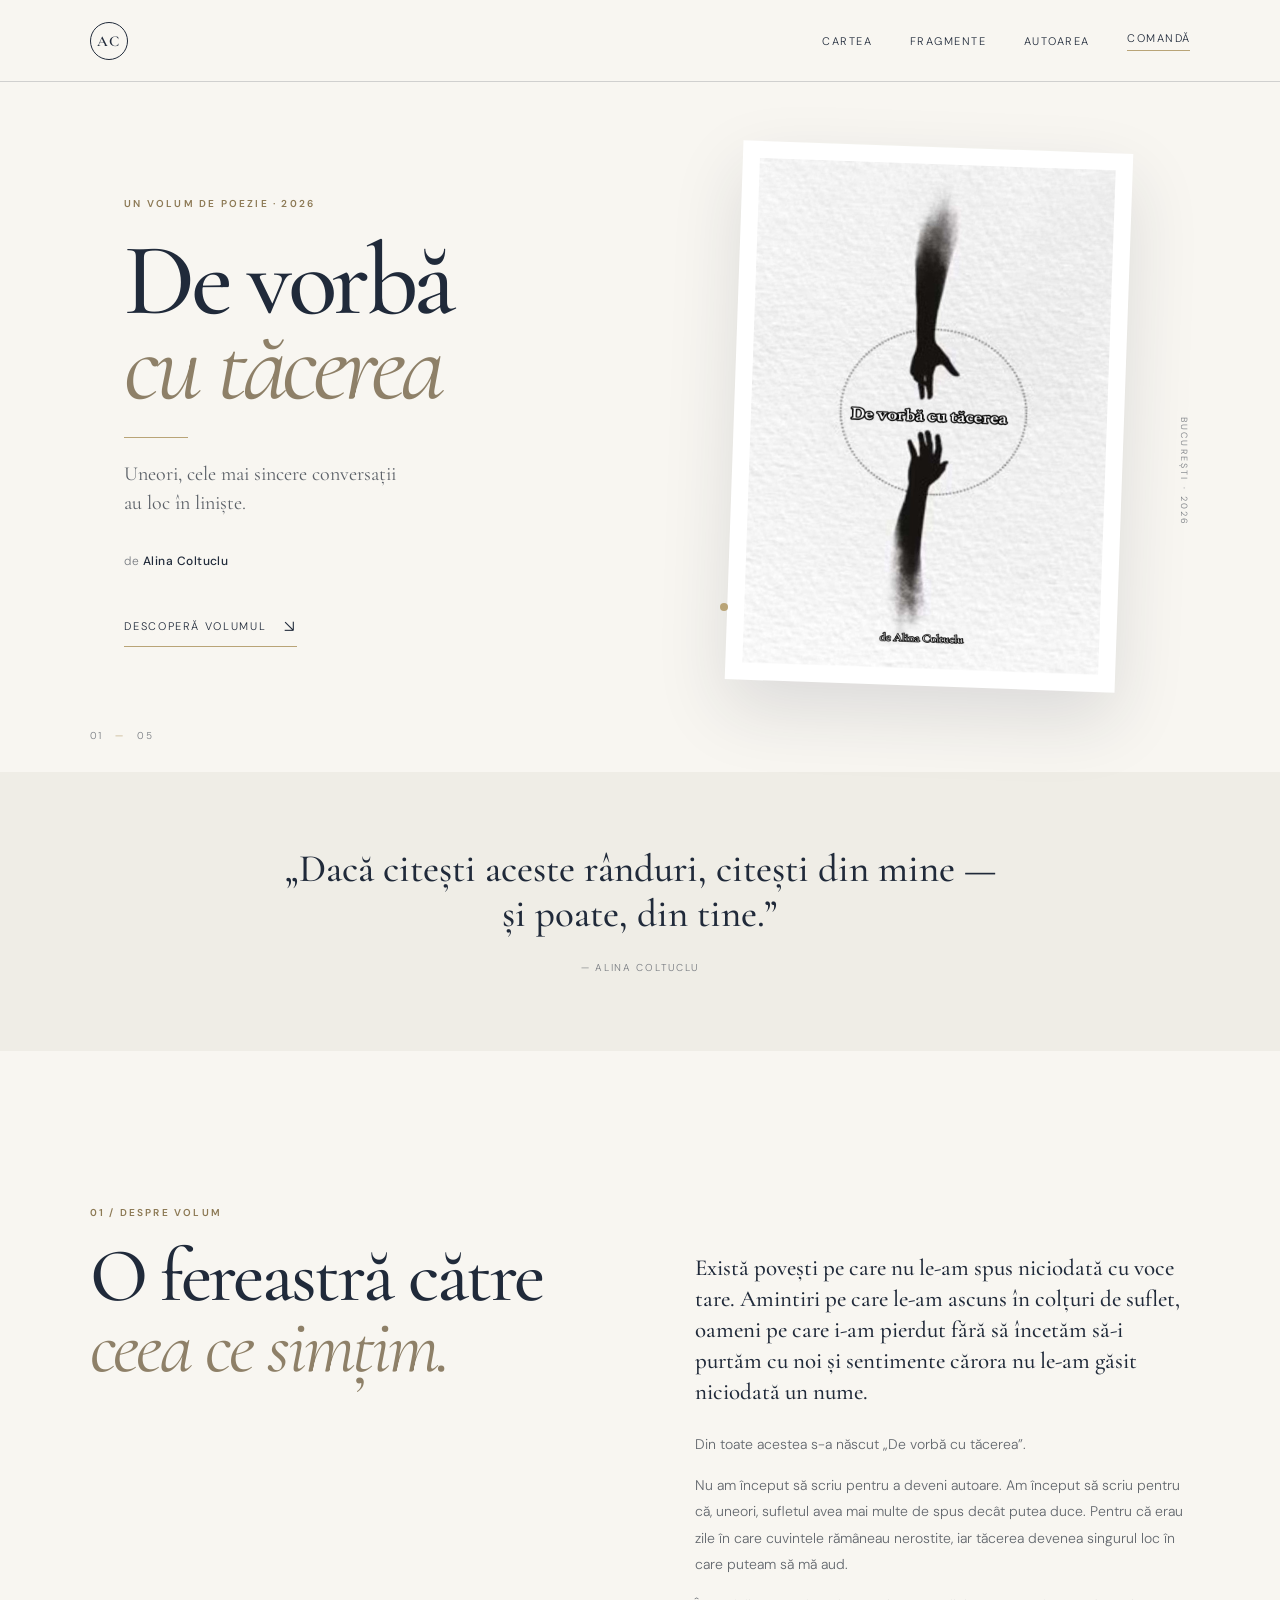
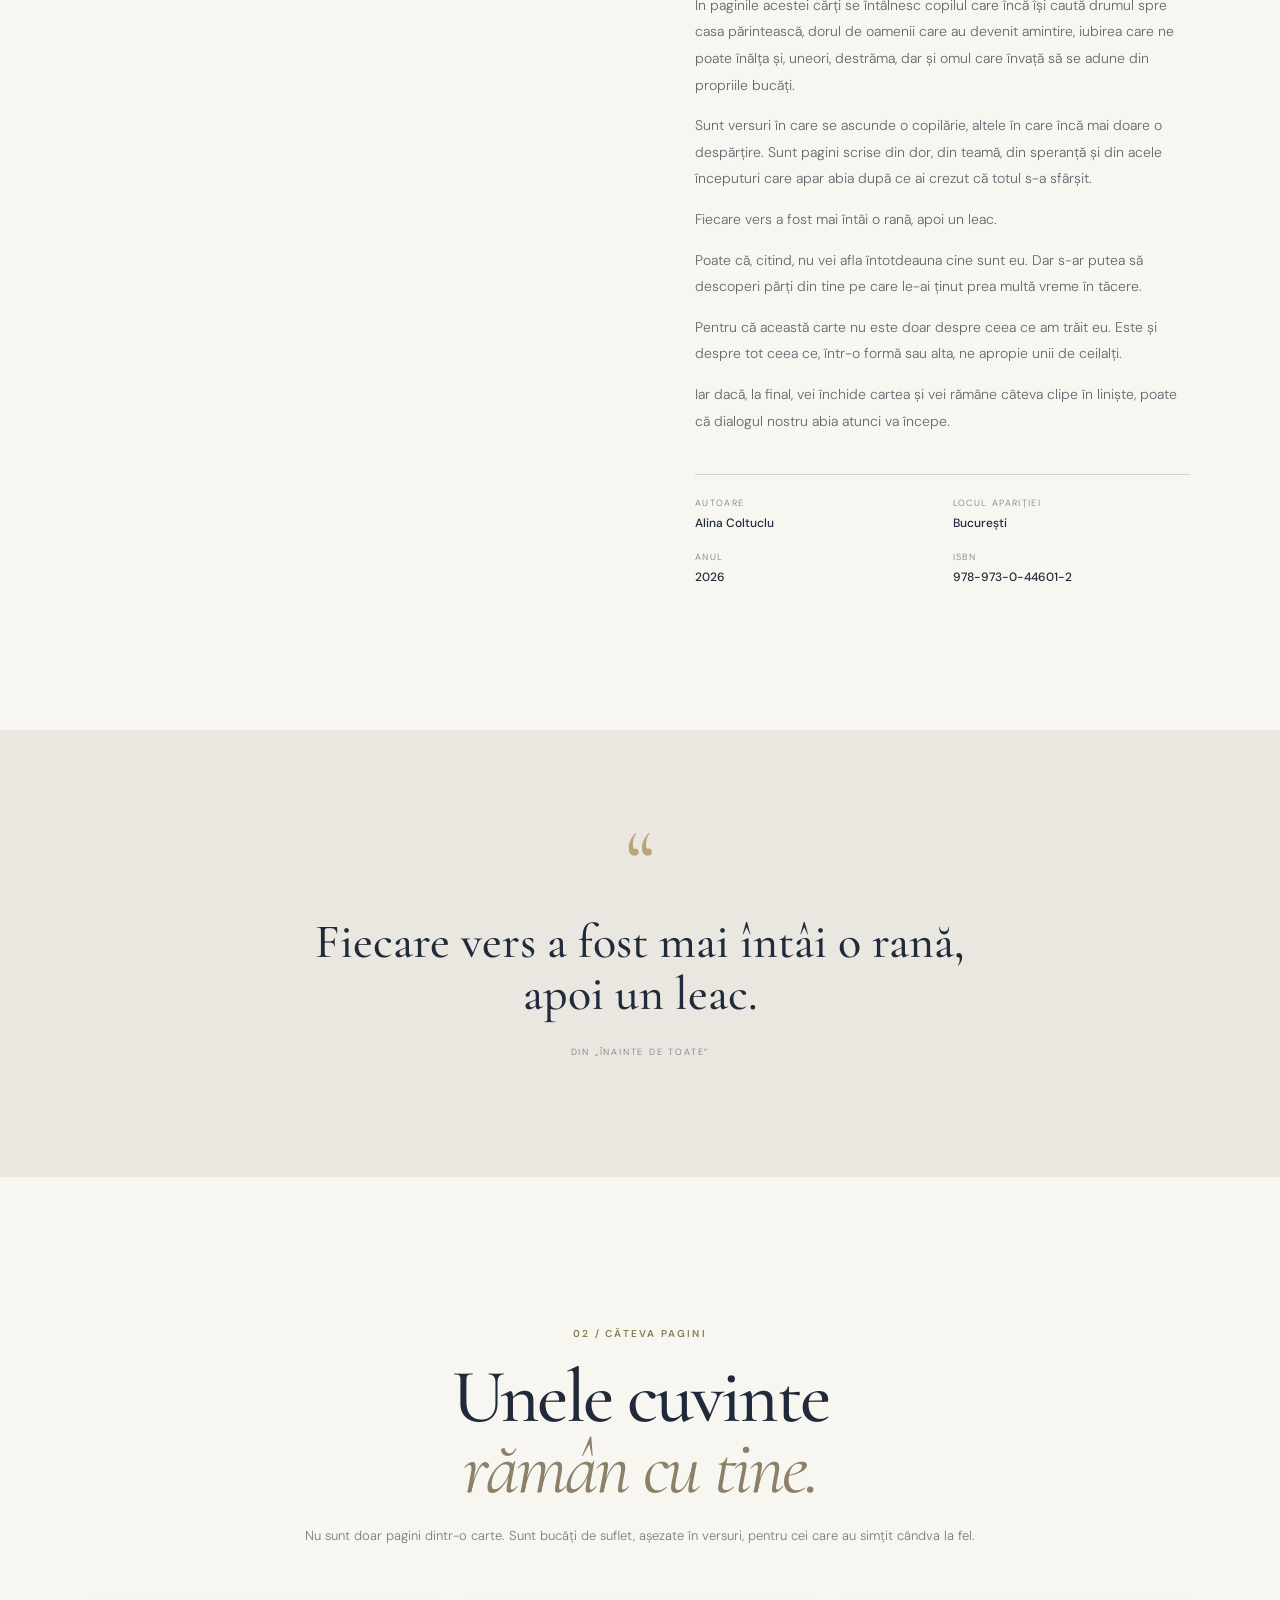
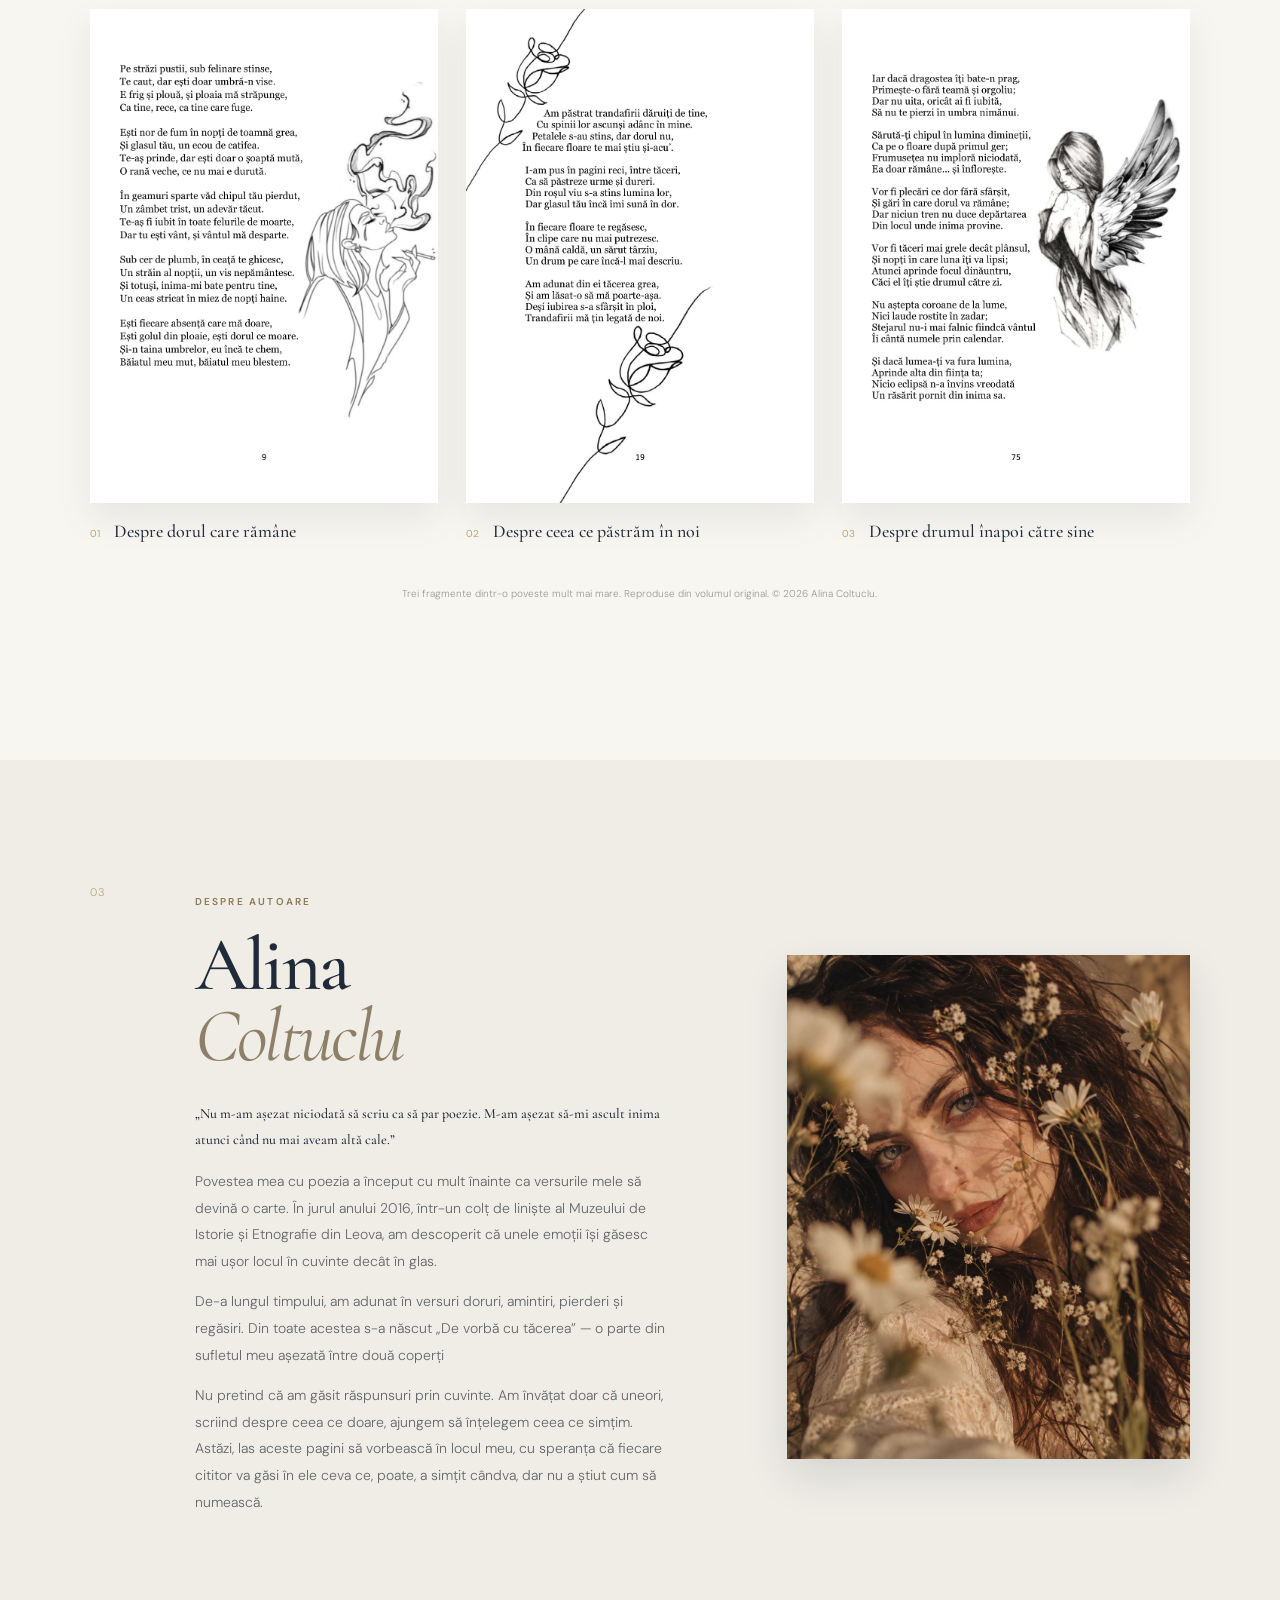
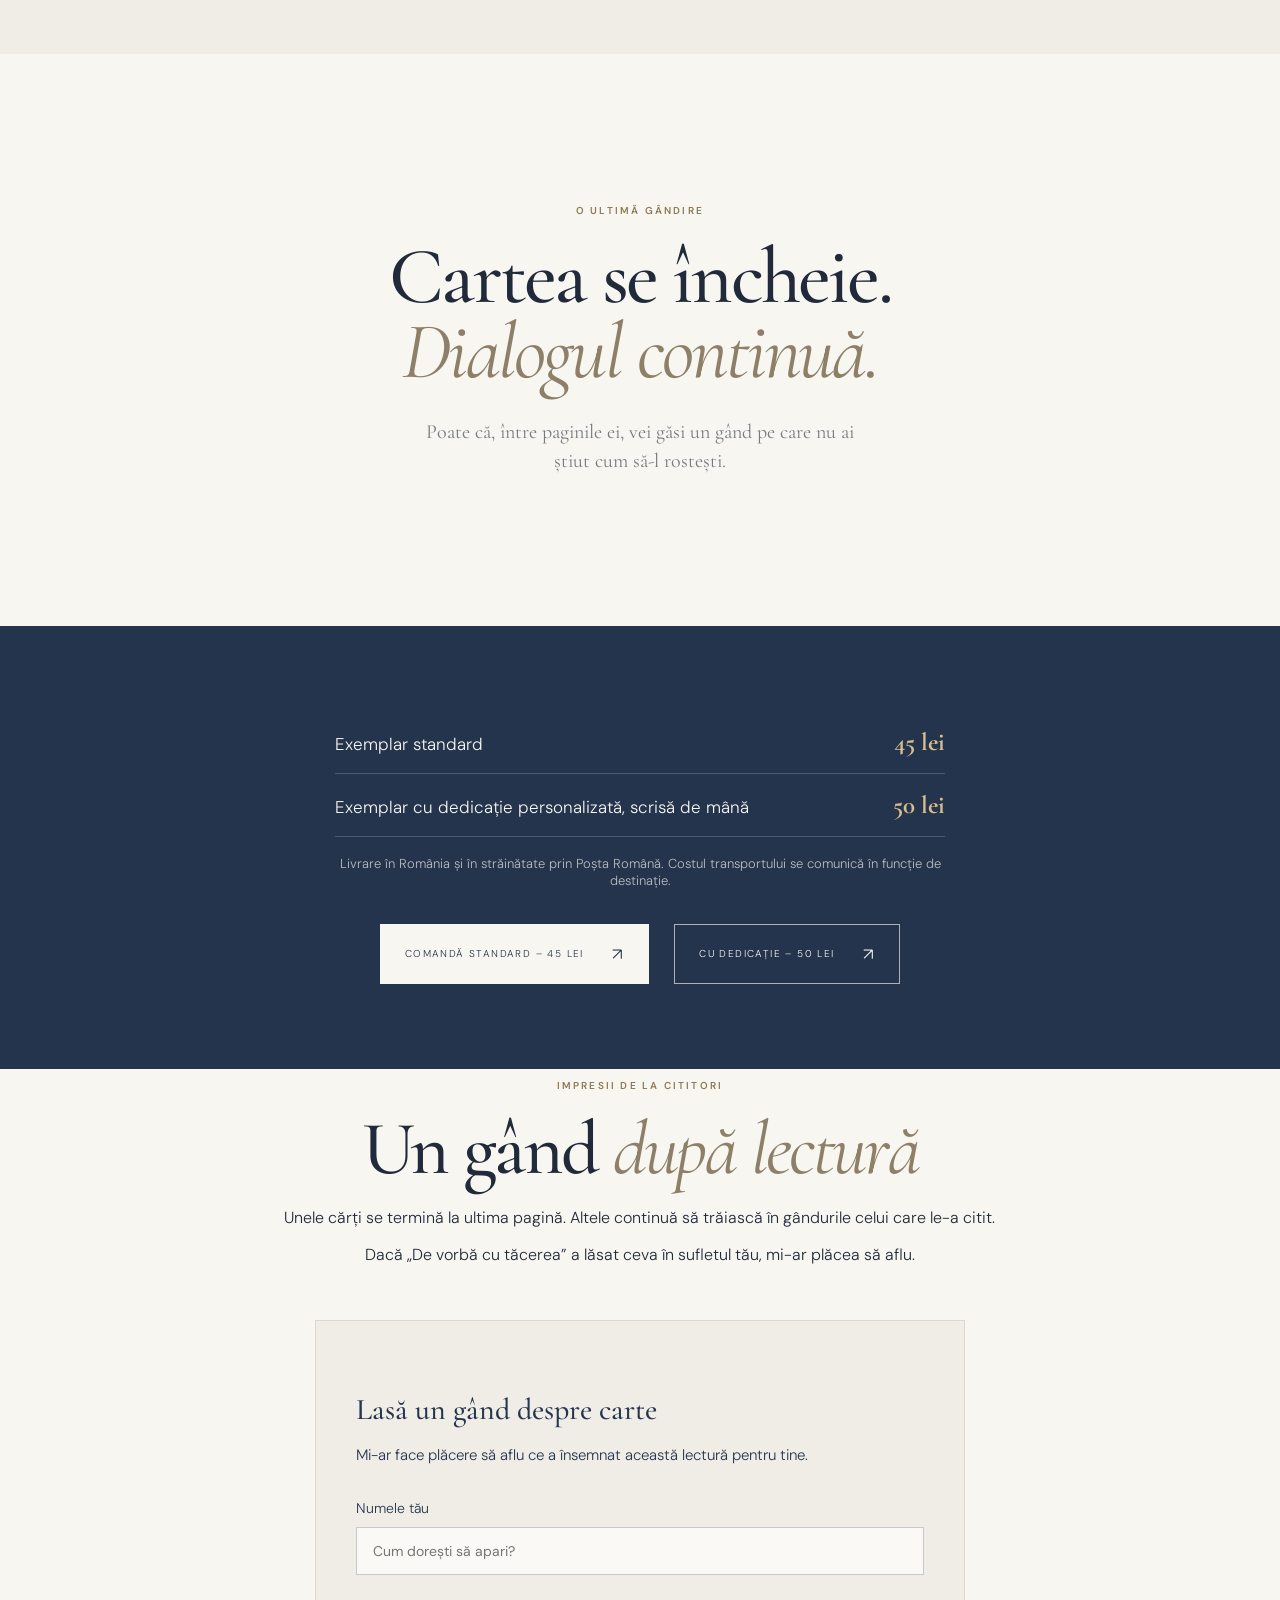
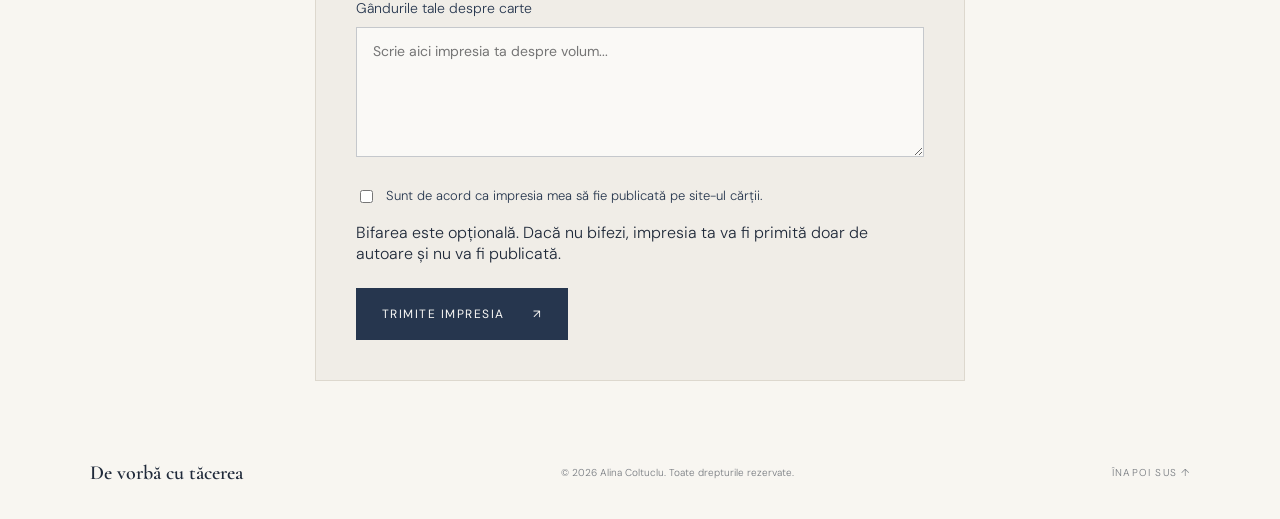
==== commit d9b88521: "index.html" ====
--- a/index.html
+++ b/index.html
@@ -169,10 +169,6 @@
   Cu dedicație – 50 lei <span>↗</span>
 </a>
 
-<a class="button button-outline"
-   href="https://mail.google.com/mail/?view=cm&fs=1&to=coltucluayla%40gmail.com&su=Comand%C4%83%20De%20vorb%C4%83%20cu%20t%C4%83cerea&body=Bun%C4%83%21%20Doresc%20s%C4%83%20comand%20un%20exemplar%20din%20cartea%20De%20vorb%C4%83%20cu%20t%C4%83cerea.">
-  Comandă prin e-mail <span>↗</span>
-</a>
 </div>
     </section>
   </main>
--- a/style.css
+++ b/style.css
@@ -273,3 +273,184 @@
         font-size: 22px;
     }
 }
+
+
+.review-placeholder {
+    max-width: 650px;
+    margin: 35px auto 0;
+    font-family: 'Cormorant Garamond', serif;
+    font-size: 23px;
+    font-style: italic;
+    line-height: 1.5;
+    color: #91836c;
+    text-align: center;
+}
+
+
+.reviews-list {
+    max-width: 750px;
+    margin: 45px auto 0;
+}
+
+.review-card {
+    padding: 35px 30px;
+    margin-bottom: 25px;
+    border-top: 1px solid rgba(145, 131, 108, 0.3);
+    border-bottom: 1px solid rgba(145, 131, 108, 0.3);
+    text-align: center;
+}
+
+.review-quote-mark {
+    display: block;
+    color: #a08d70;
+    font-family: 'Cormorant Garamond', serif;
+    font-size: 55px;
+    line-height: 0.8;
+}
+
+.review-text {
+    color: #26364e;
+    font-family: 'Cormorant Garamond', serif;
+    font-size: 25px;
+    font-style: italic;
+    line-height: 1.5;
+}
+
+.review-author {
+    margin-top: 25px;
+}
+
+.review-author p {
+    margin: 10px 0 4px;
+    color: #26364e;
+    font-size: 14px;
+    letter-spacing: 1px;
+}
+
+.review-line {
+    display: block;
+    width: 35px;
+    height: 1px;
+    margin: 0 auto;
+    background: #a08d70;
+}
+
+.review-date {
+    color: #91836c;
+    font-size: 12px;
+}
+
+
+
+.review-form-wrapper {
+    max-width: 650px;
+    margin: 55px auto 0;
+    padding: 40px;
+    background: #f0ede7;
+    border: 1px solid rgba(145, 131, 108, 0.2);
+}
+
+.review-form-wrapper h3 {
+    margin-bottom: 15px;
+    color: #26364e;
+    font-family: 'Cormorant Garamond', serif;
+    font-size: 30px;
+    font-weight: 500;
+}
+
+.review-form-intro {
+    margin-bottom: 30px;
+    color: #26364e;
+    font-size: 15px;
+    line-height: 1.7;
+}
+
+.review-form .form-group {
+    margin-bottom: 24px;
+}
+
+.review-form .form-group > label {
+    display: block;
+    margin-bottom: 10px;
+    color: #26364e;
+    font-size: 14px;
+}
+
+.review-form input[type="text"],
+.review-form textarea {
+    width: 100%;
+    padding: 14px 16px;
+    border: 1px solid rgba(38, 54, 78, 0.25);
+    background: #faf9f6;
+    color: #26364e;
+    font-family: 'DM Sans', sans-serif;
+    font-size: 14px;
+    outline: none;
+    box-sizing: border-box;
+}
+
+.review-form input[type="text"]:focus,
+.review-form textarea:focus {
+    border-color: #a08d70;
+}
+
+.review-form textarea {
+    resize: vertical;
+    min-height: 130px;
+}
+
+.review-form .form-consent label {
+    display: flex;
+    align-items: flex-start;
+    gap: 10px;
+    color: #26364e;
+    font-size: 13px;
+    line-height: 1.6;
+}
+
+.review-form input[type="checkbox"] {
+    margin-top: 4px;
+    accent-color: #26364e;
+}
+
+.review-form button {
+    padding: 17px 25px;
+    border: 1px solid #26364e;
+    background: #26364e;
+    color: #faf9f6;
+    font-family: 'DM Sans', sans-serif;
+    font-size: 12px;
+    letter-spacing: 1.5px;
+    text-transform: uppercase;
+    cursor: pointer;
+    transition: background 0.3s ease;
+}
+
+.review-form button:hover {
+    background: #a08d70;
+    border-color: #a08d70;
+}
+
+@media (max-width: 600px) {
+    .review-form-wrapper {
+        padding: 25px 20px;
+        margin-top: 40px;
+    }
+
+    .review-form-wrapper h3 {
+        font-size: 27px;
+    }
+
+    .review-form button {
+        width: 100%;
+    }
+}
+
+
+.reviews-section .reviews-inner > .eyebrow,
+.reviews-section .reviews-inner > h2,
+.reviews-section .reviews-inner > .reviews-intro,
+.reviews-section .reviews-inner > .reviews-message {
+    text-align: center;
+}
+
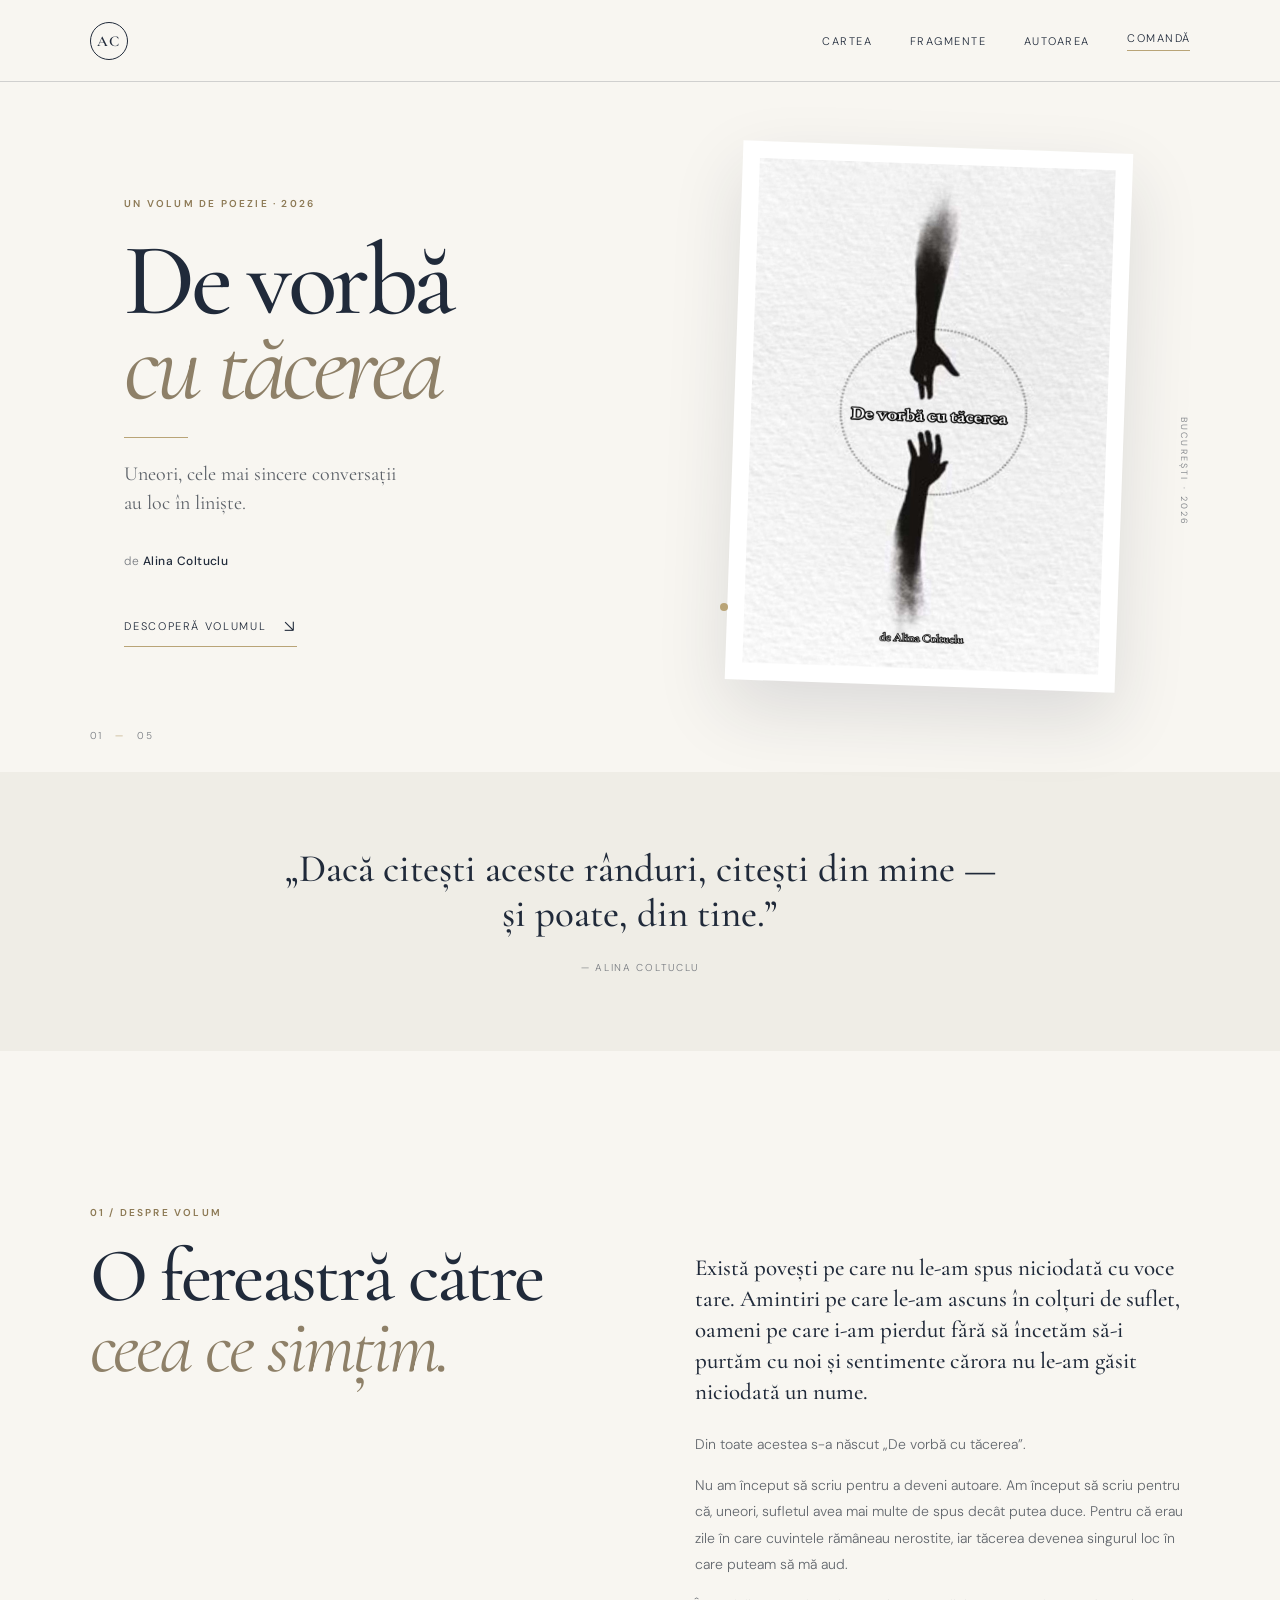
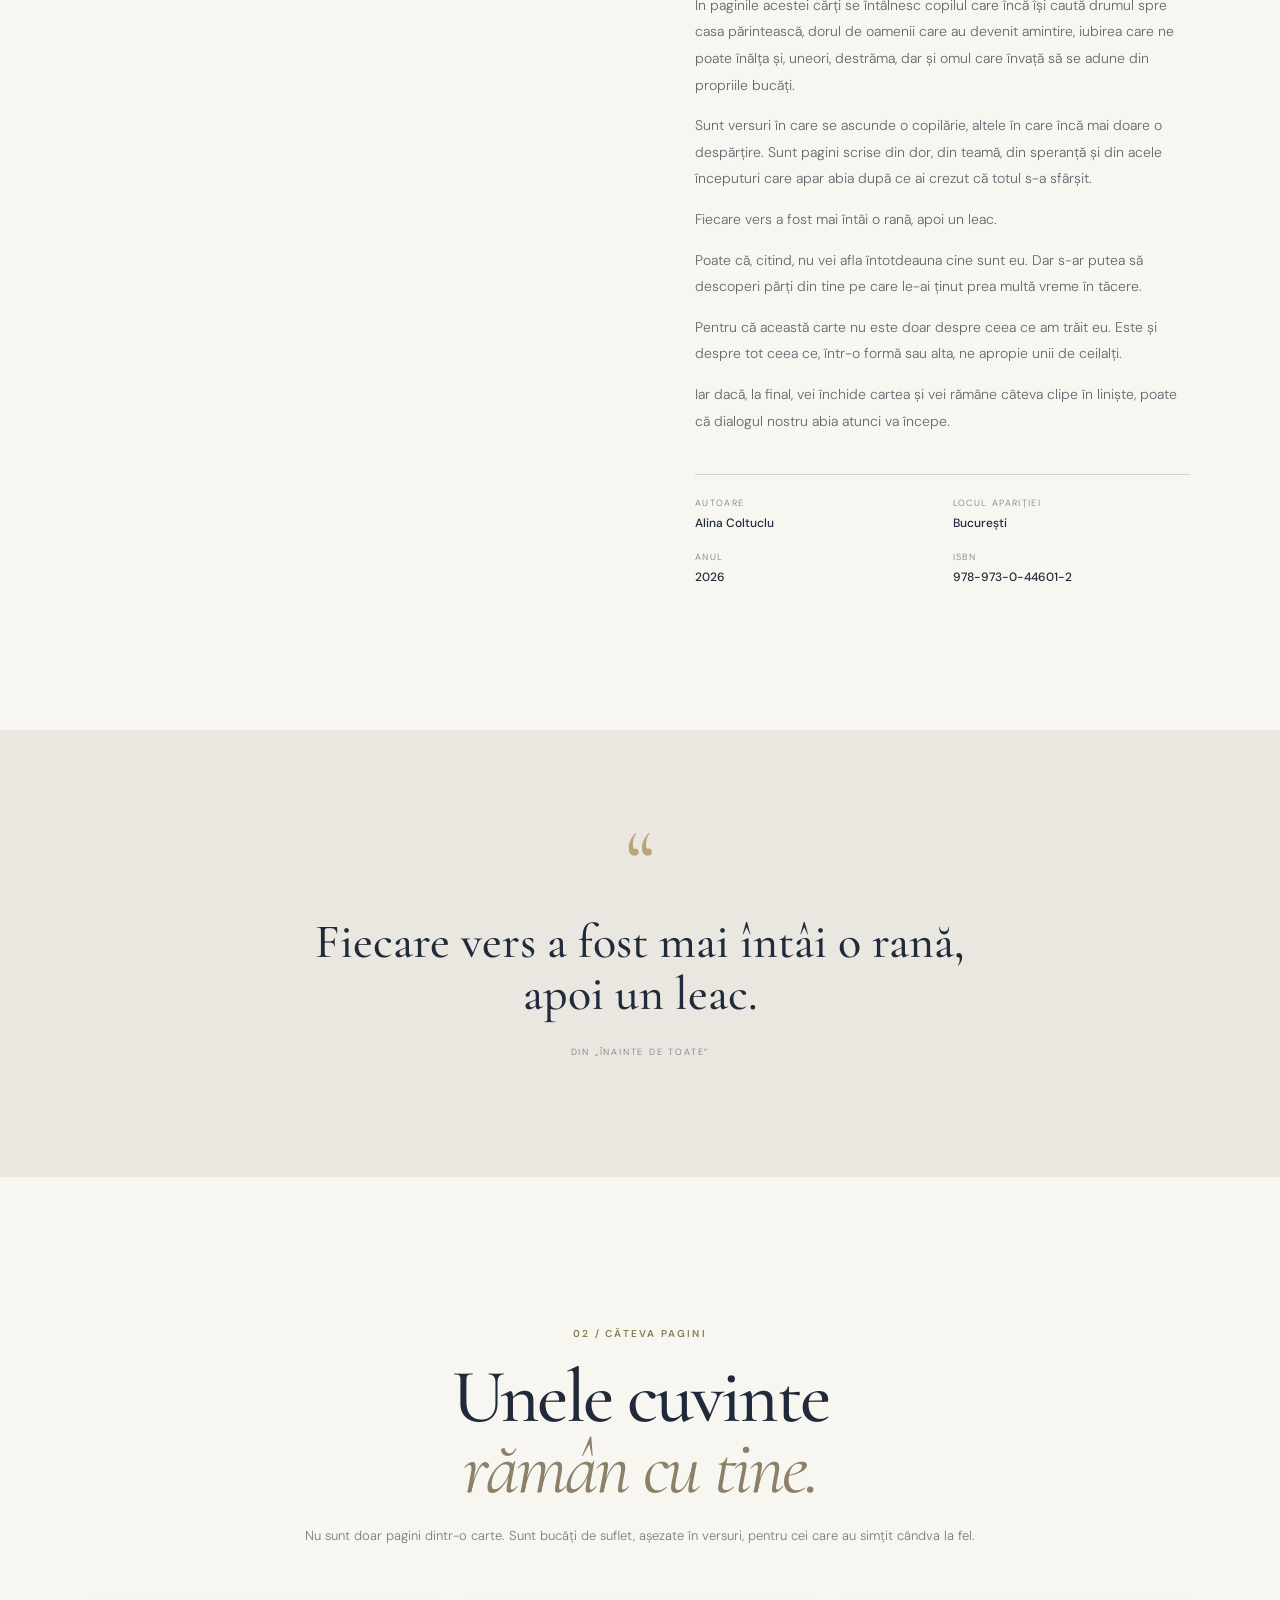
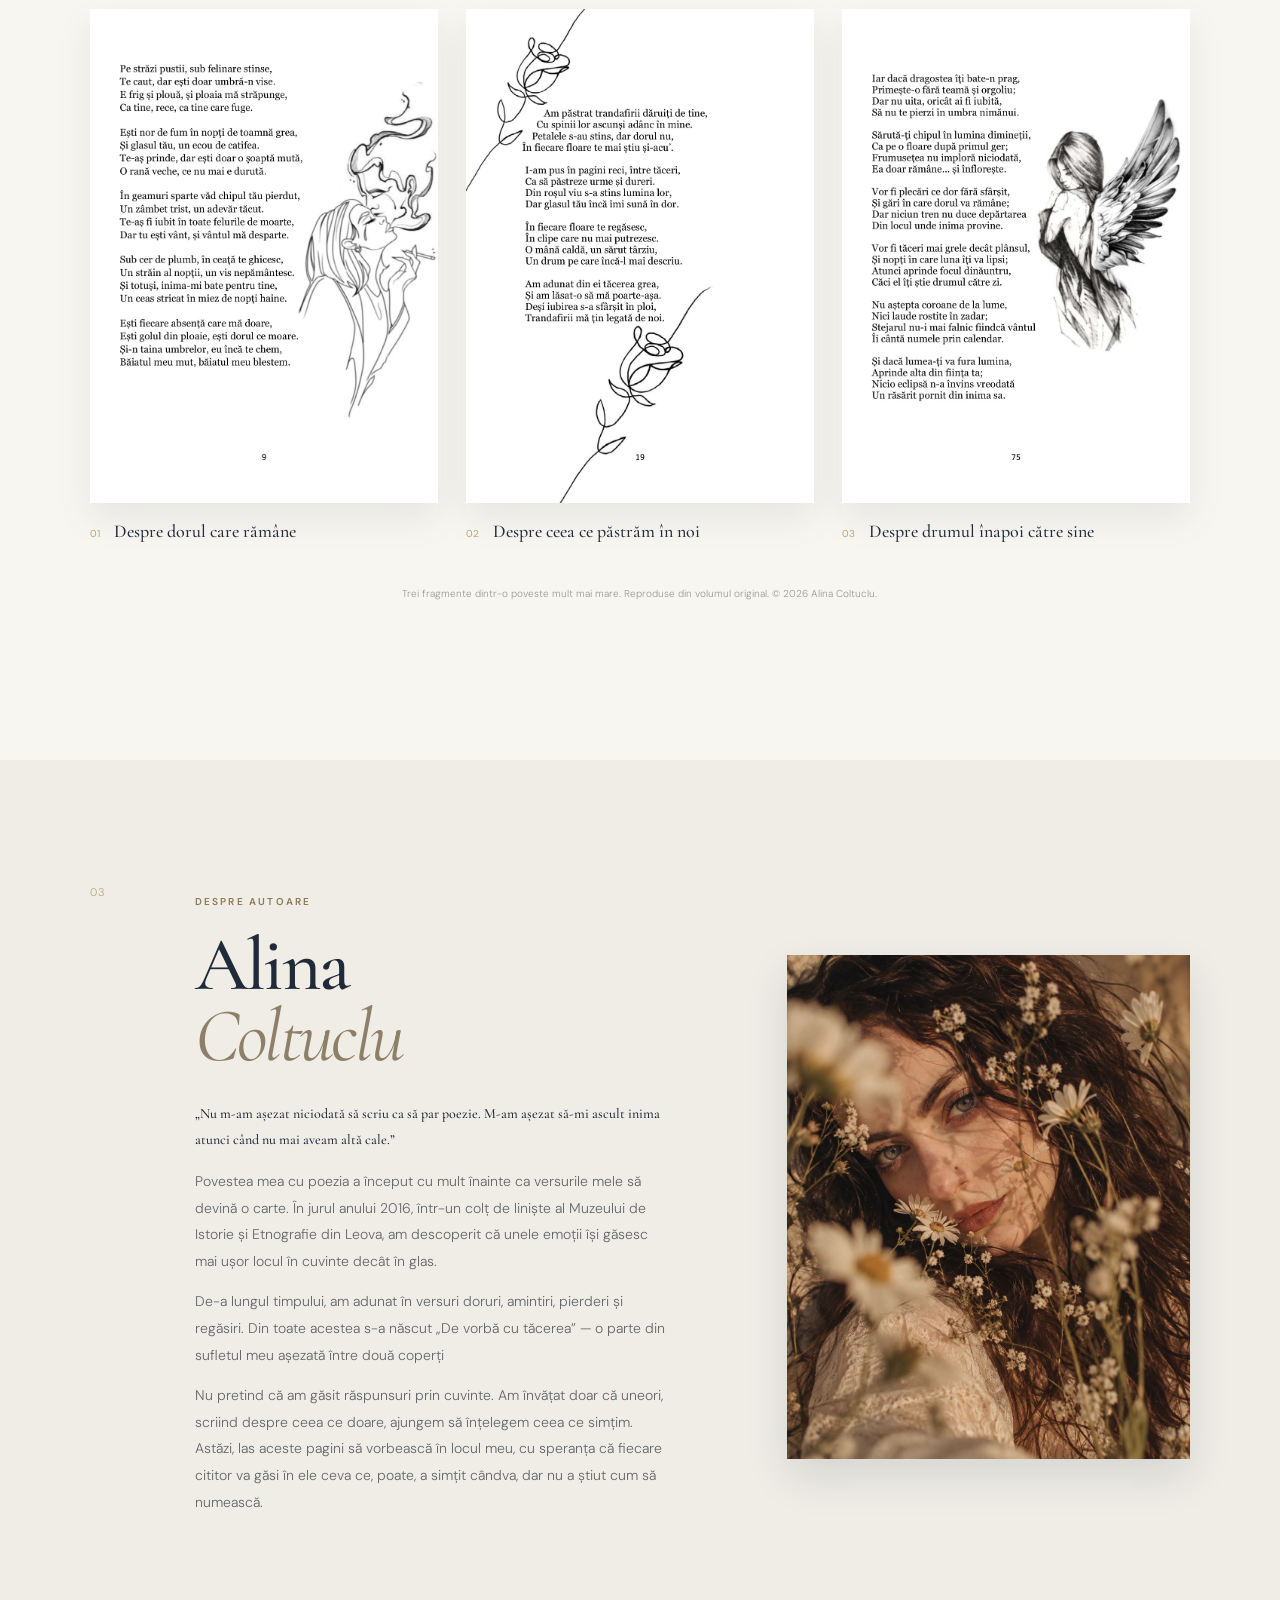
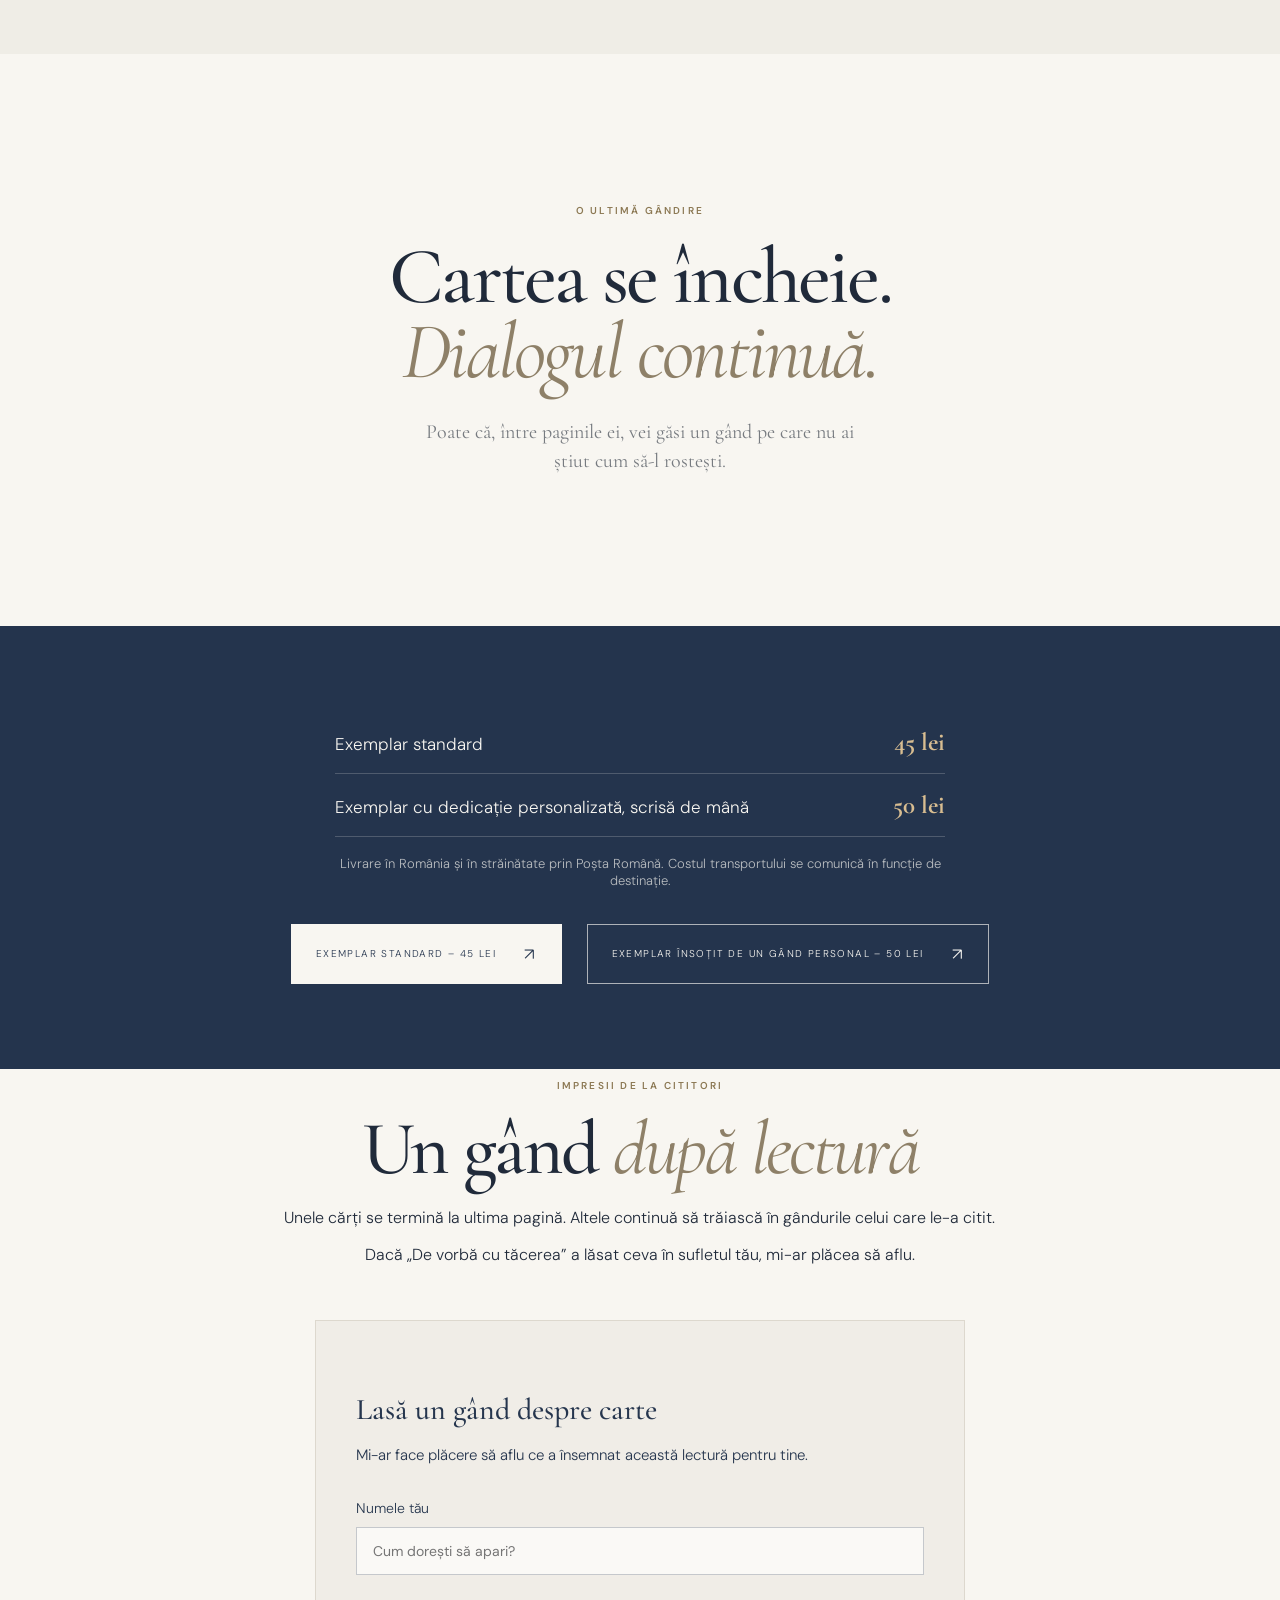
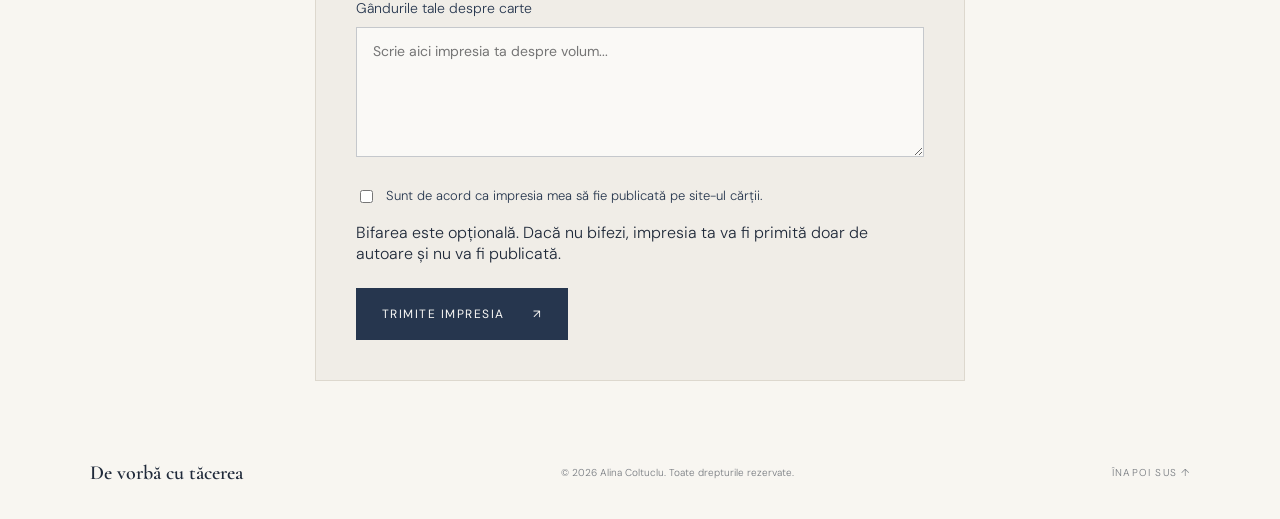
==== commit fd3b25c4: "index.html" ====
--- a/index.html
+++ b/index.html
@@ -158,15 +158,15 @@
 </div>
       <div class="order-actions">
  <a class="button button-light"
-   href="https://wa.me/40728017145?text=Bun%C4%83%21%20Doresc%20s%C4%83%20comand%20un%20exemplar%20standard%20din%20cartea%20De%20vorb%C4%83%20cu%20t%C4%83cerea%2C%20la%20pre%C8%9Bul%20de%2045%20lei."
+   href="https://wa.me/40728017145?text=Bună! Aș dori să comand un exemplar din volumul „De vorbă cu tăcerea”.Mulțumesc!"
    target="_blank" rel="noopener noreferrer">
-  Comandă standard – 45 lei <span>↗</span>
+  Exemplar standard – 45 lei <span>↗</span>
 </a>
 
 <a class="button button-outline"
-   href="https://wa.me/40728017145?text=Bun%C4%83%21%20Doresc%20s%C4%83%20comand%20un%20exemplar%20din%20cartea%20De%20vorb%C4%83%20cu%20t%C4%83cerea%2C%20cu%20dedica%C8%9Bie%20personalizat%C4%83%2C%20la%20pre%C8%9Bul%20de%2050%20lei."
+   href="https://wa.me/40728017145?text=Bună! Aș dori să comand un exemplar din volumul „De vorbă cu tăcerea”, însoțit de un gând personal al autoarei.Mulțumesc!"
    target="_blank" rel="noopener noreferrer">
-  Cu dedicație – 50 lei <span>↗</span>
+  Exemplar însoțit de un gând personal – 50 lei <span>↗</span>
 </a>
 
 </div>
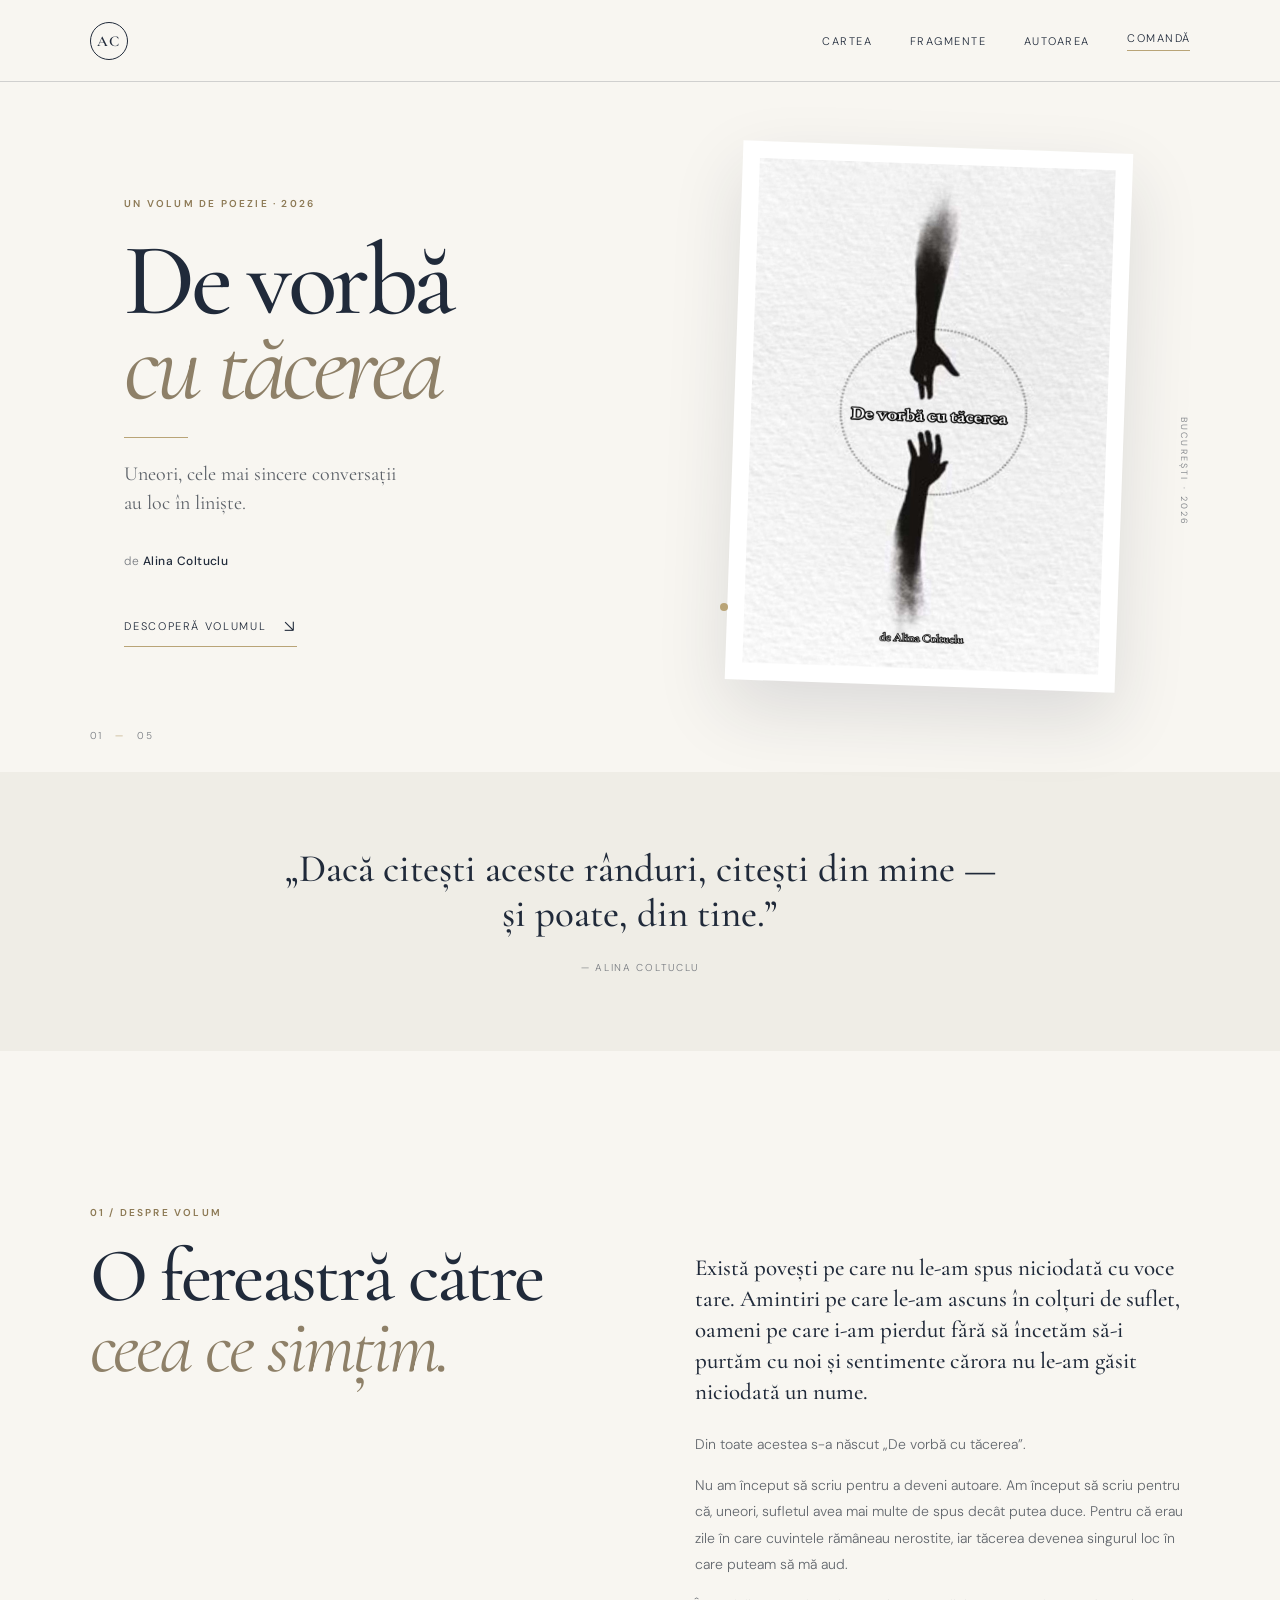
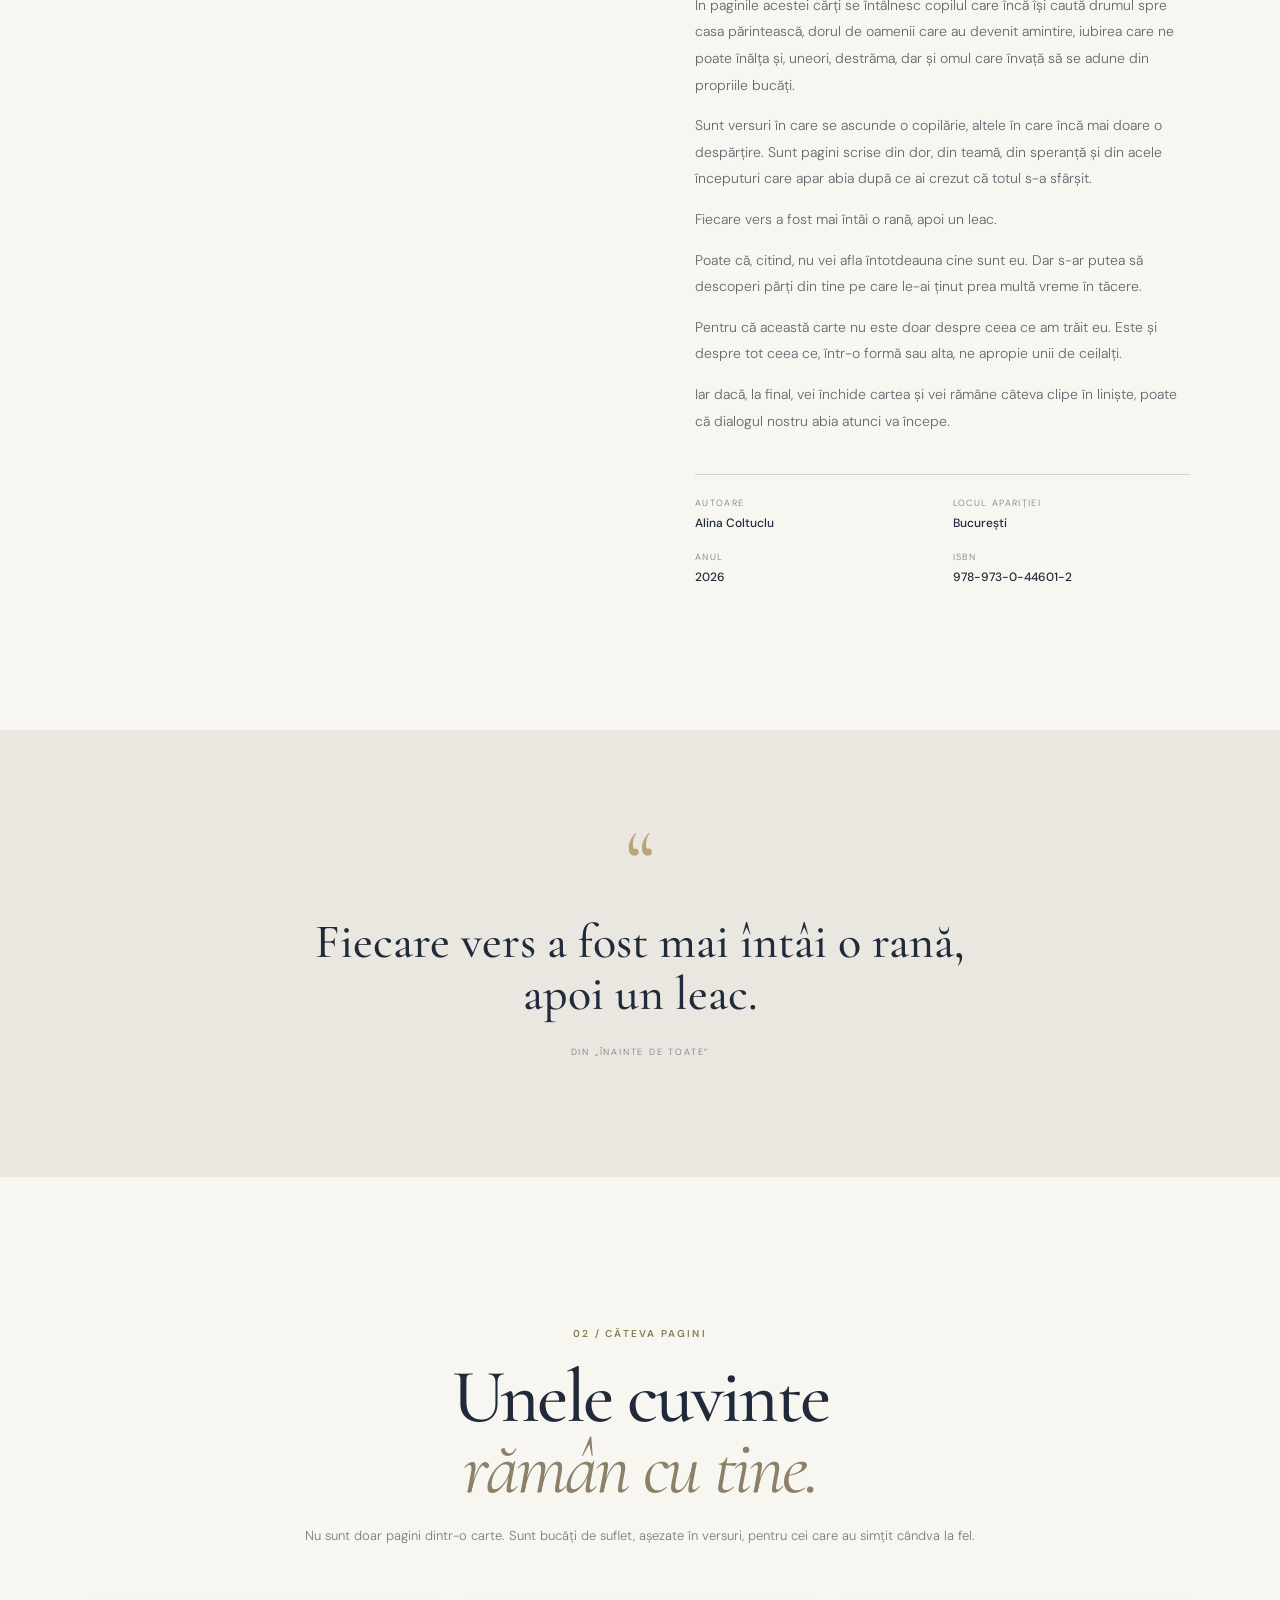
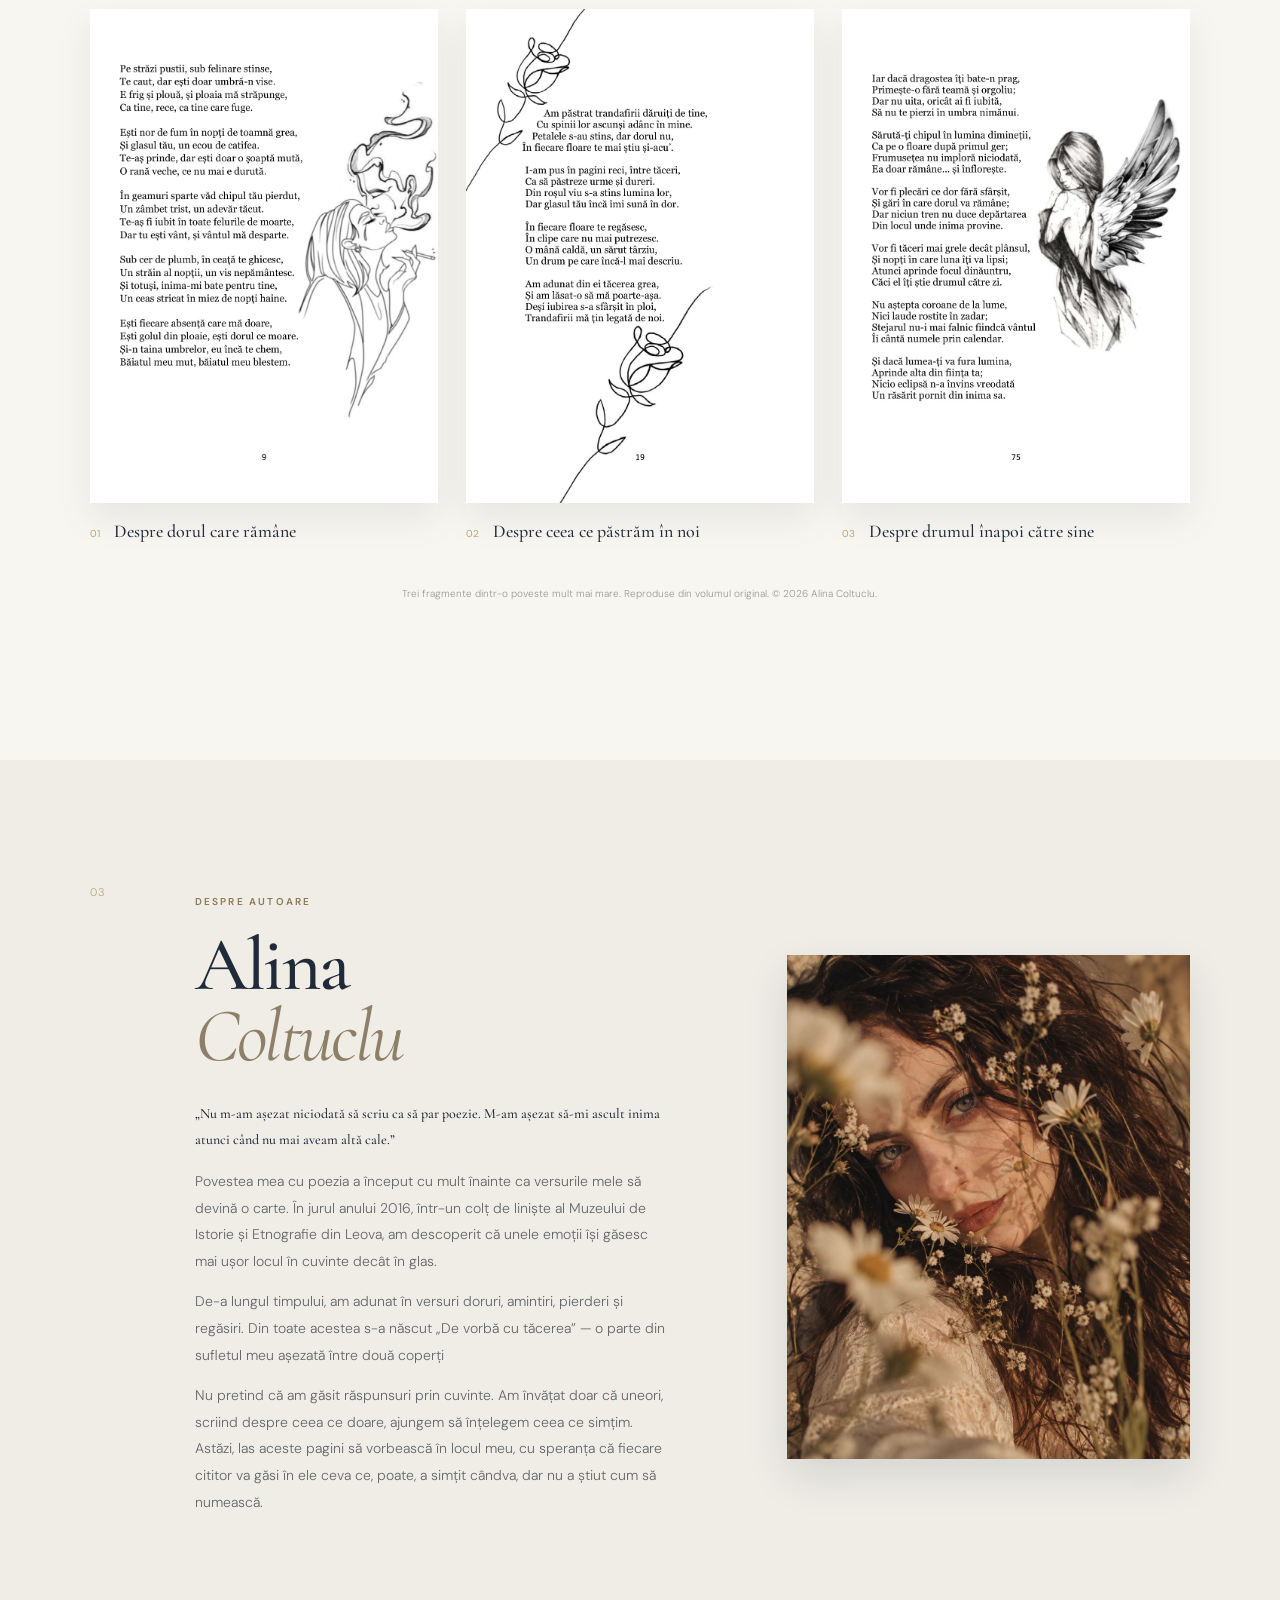
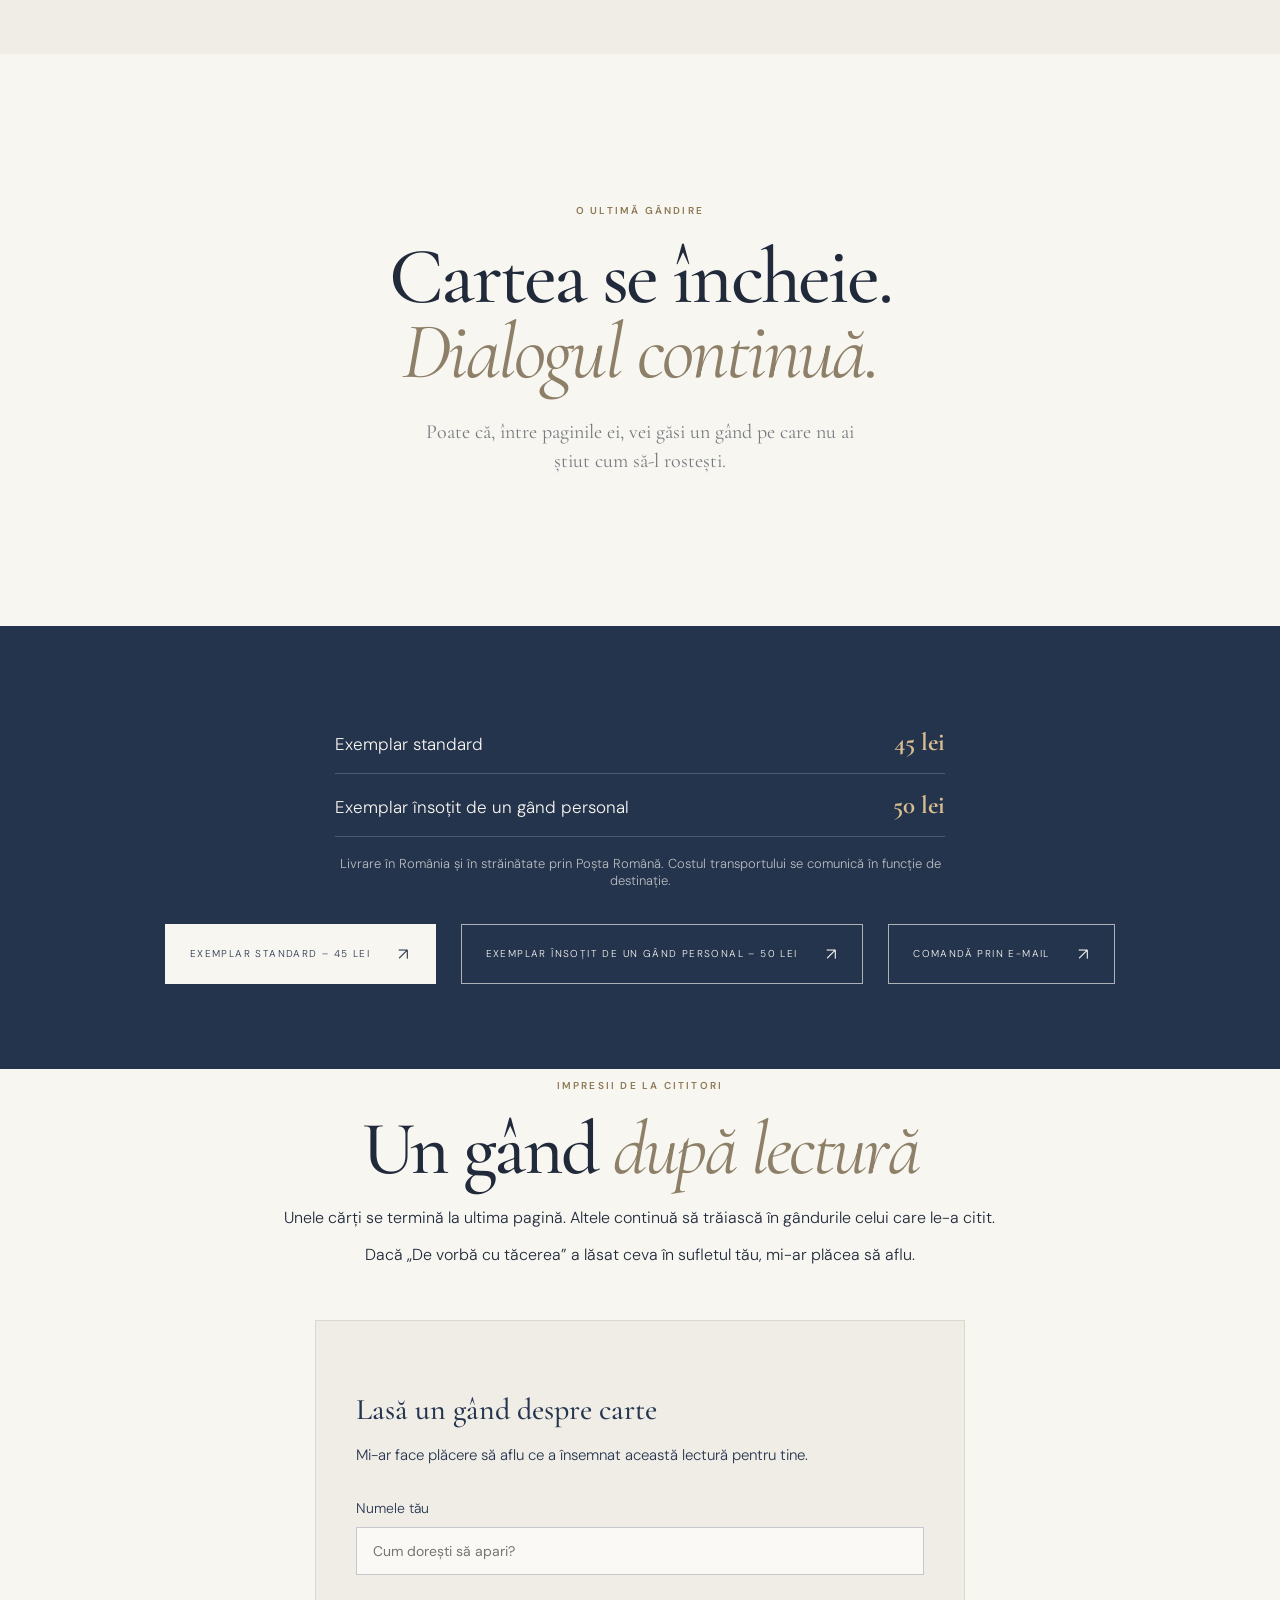
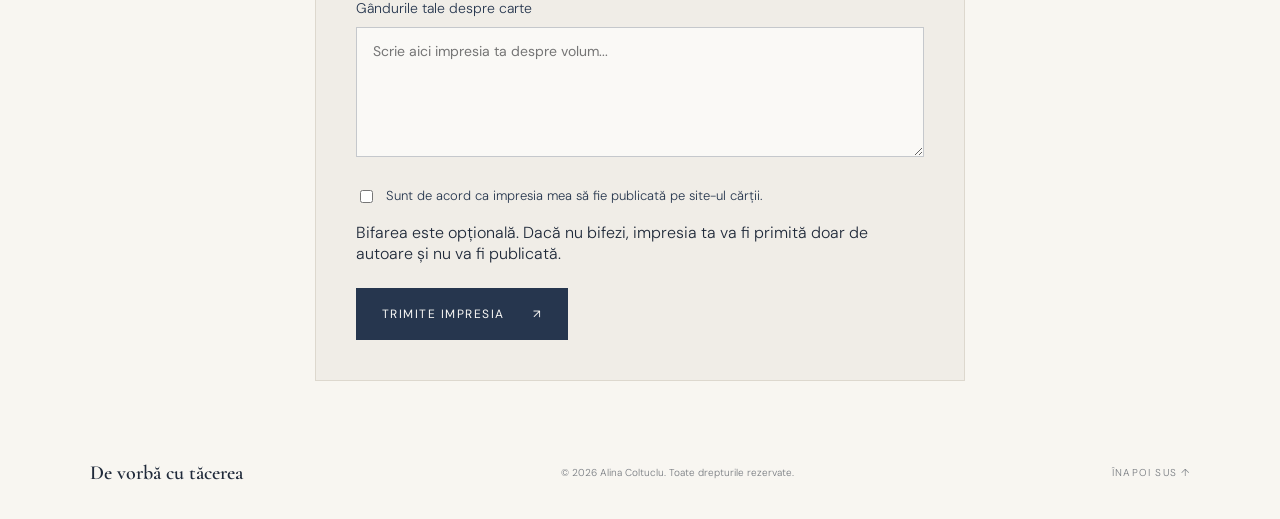
==== commit 78b65469: "index.html" ====
--- a/index.html
+++ b/index.html
@@ -147,7 +147,7 @@
   </p>
 
   <p class="order-price">
-    <span>Exemplar cu dedicație personalizată, scrisă de mână</span>
+    <span>Exemplar însoțit de un gând personal</span>
     <strong>50 lei</strong>
   </p>
 
@@ -168,6 +168,12 @@
    target="_blank" rel="noopener noreferrer">
   Exemplar însoțit de un gând personal – 50 lei <span>↗</span>
 </a>
+
+        <a class="button button-outline" 
+          href="https://mail.google.com/mail/?view=cm&fs=1&to=coltucluayla%40gmail.com&su=Comand%C4%83%20De%20vorb%C4%83%20cu%20t%C4%83cerea&body=Bun%C4%83%21%20Doresc%20s%C4%83%20comand%20un%20exemplar%20din%20cartea%20De%20vorb%C4%83%20cu%20t%C4%83cerea." 
+          target="_blank" rel="noopener noreferrer">
+          Comandă prin e-mail <span>↗</span> 
+        </a>
 
 </div>
     </section>
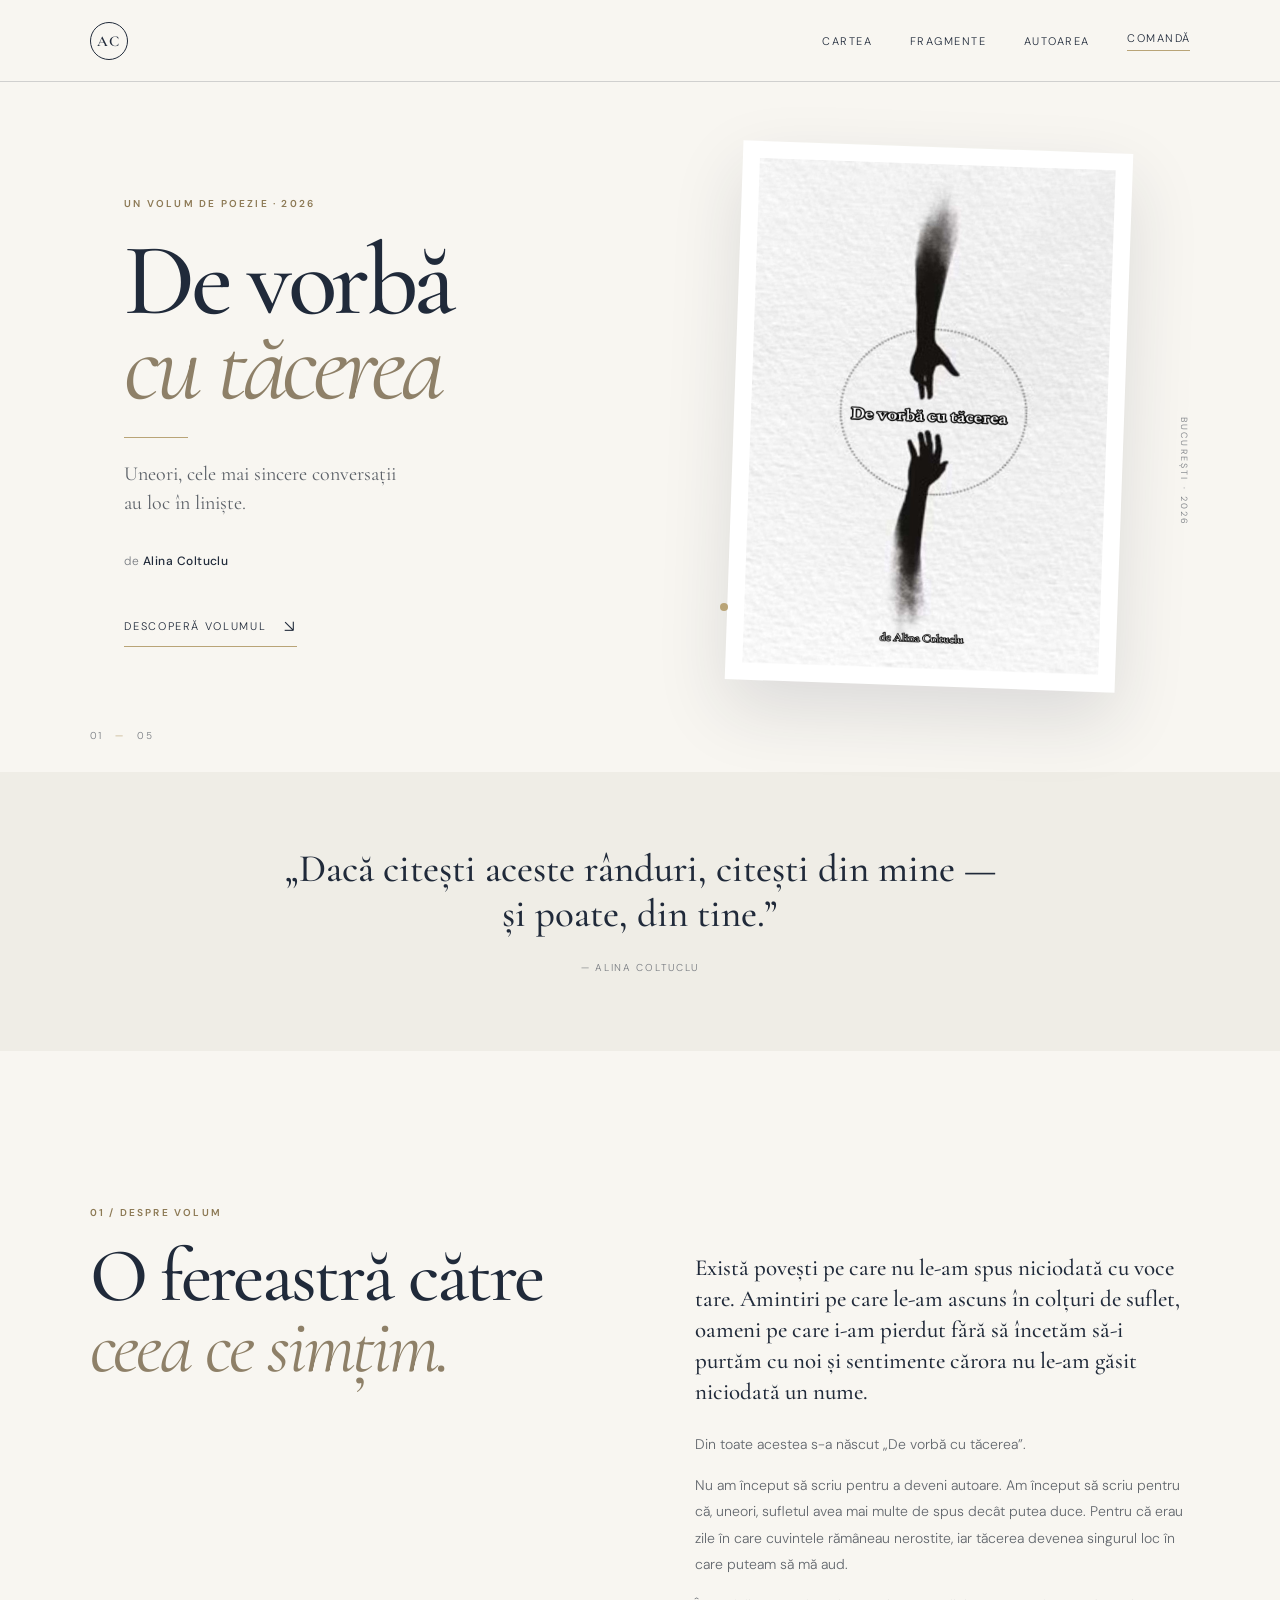
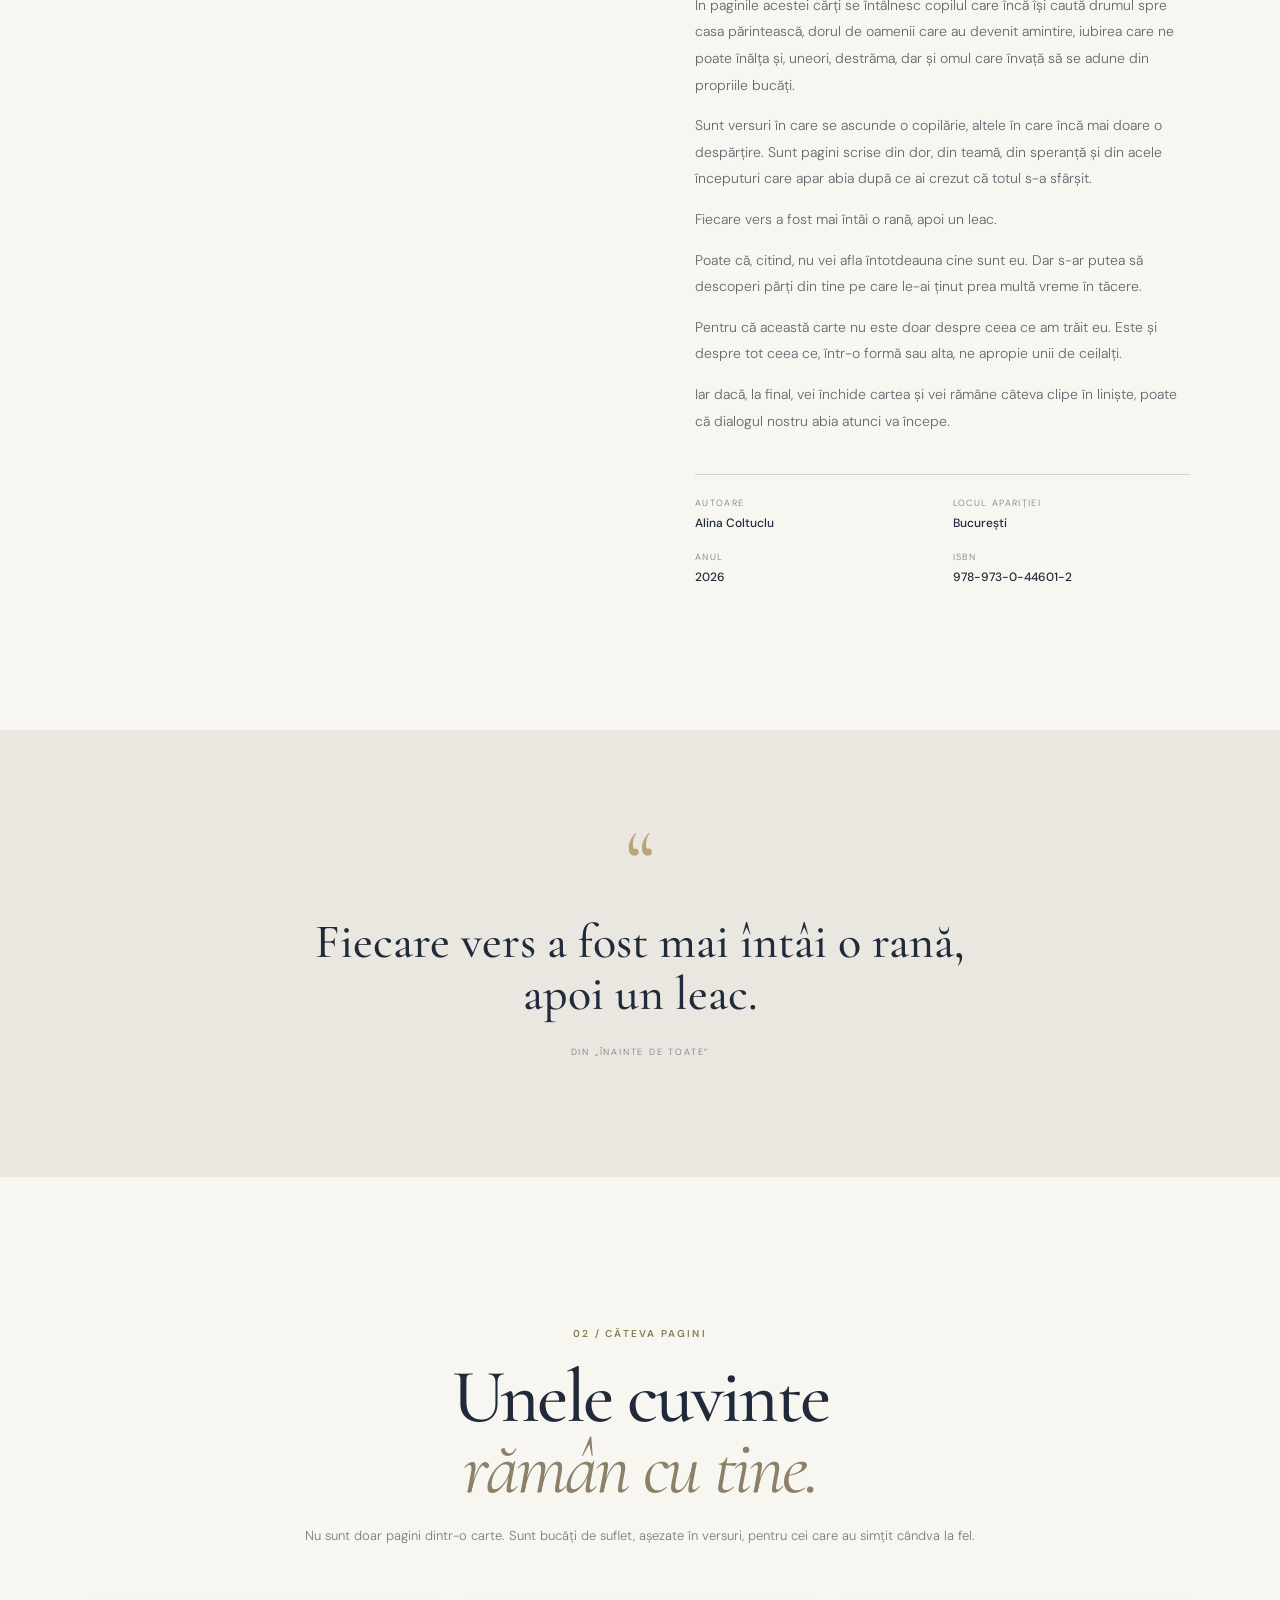
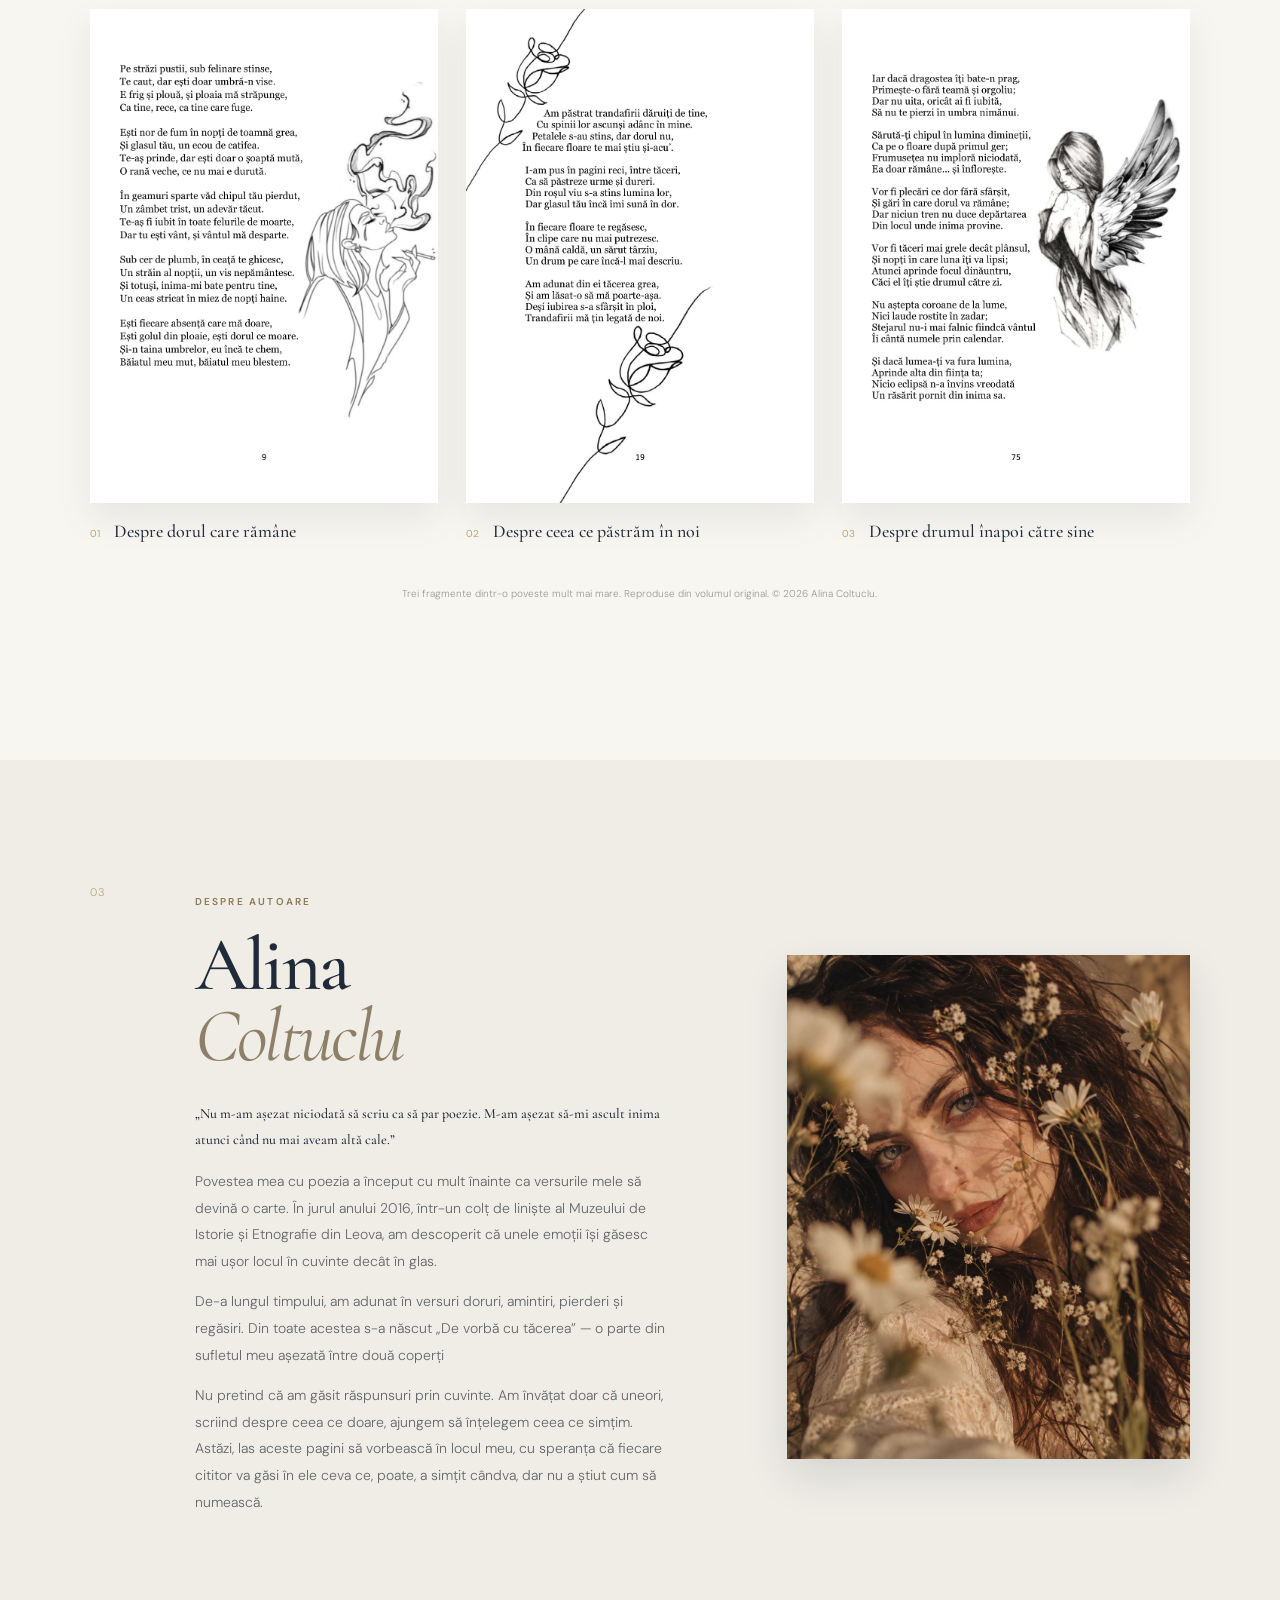
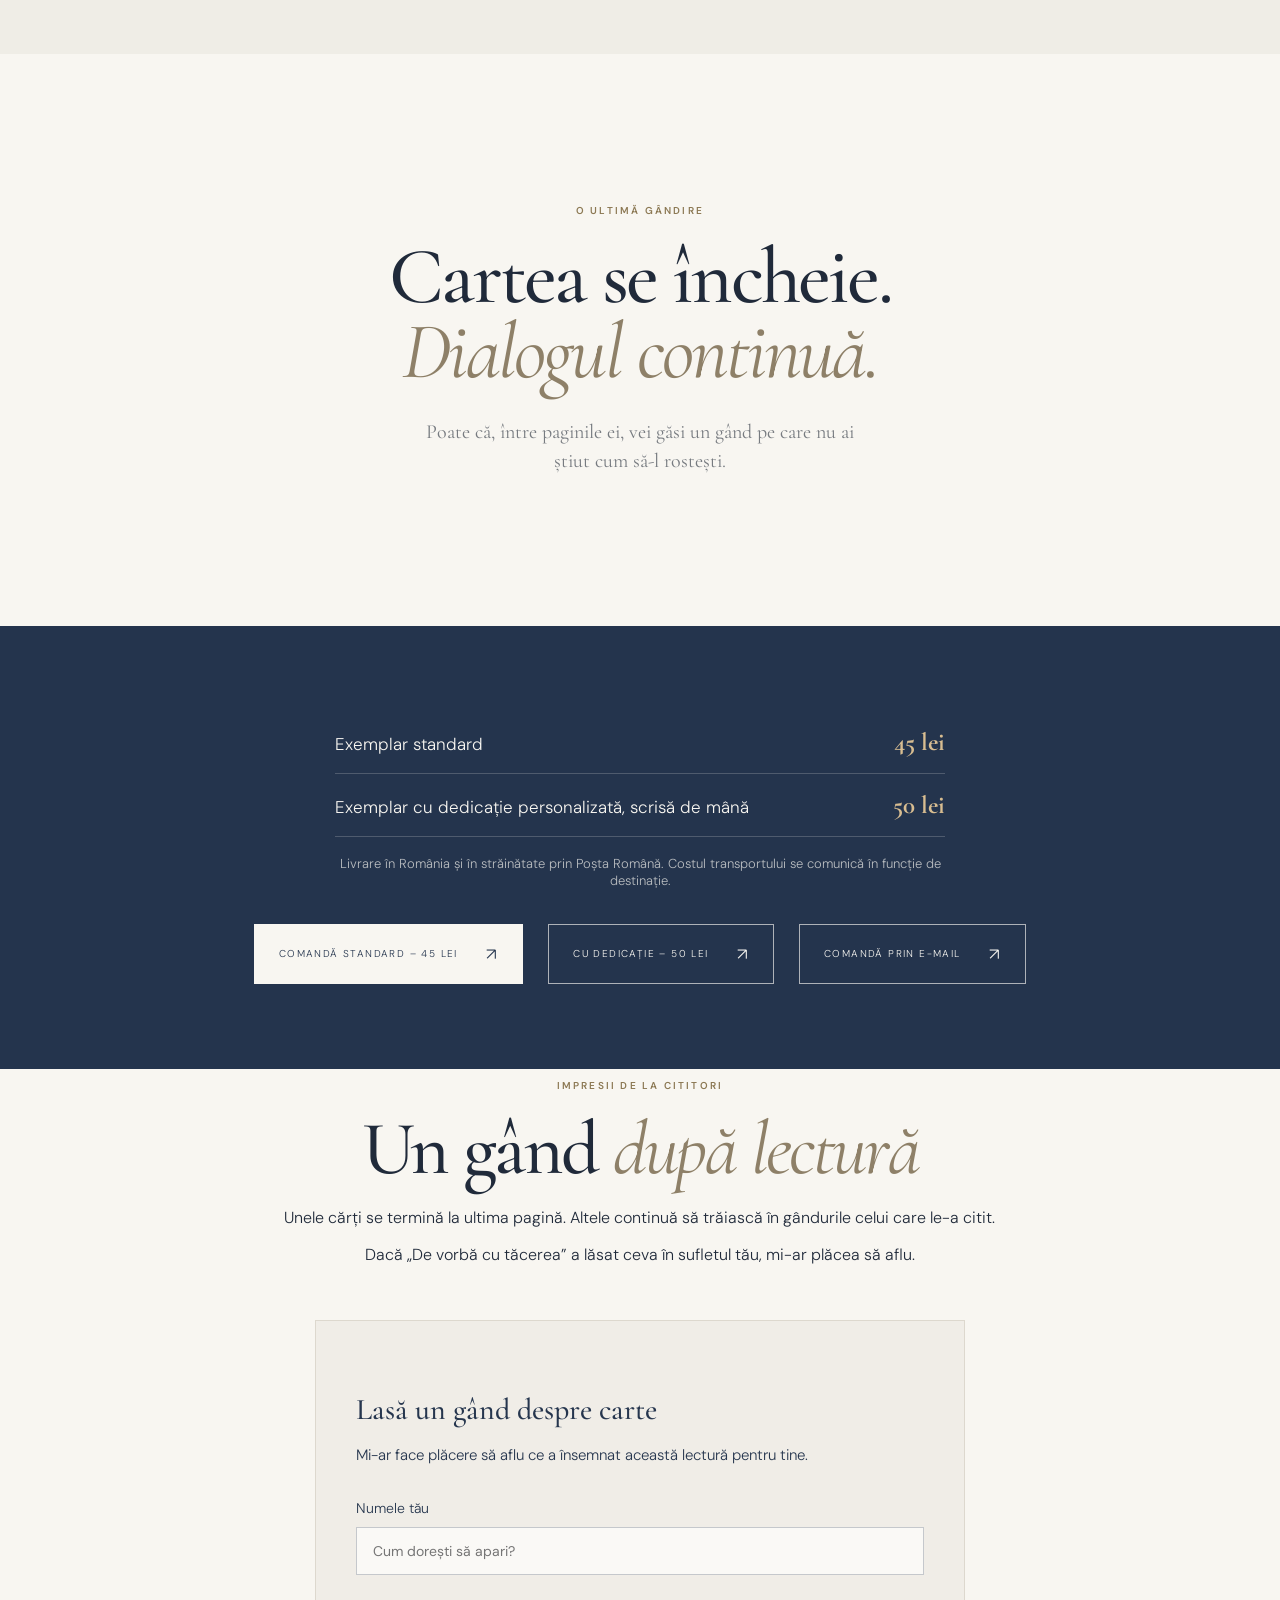
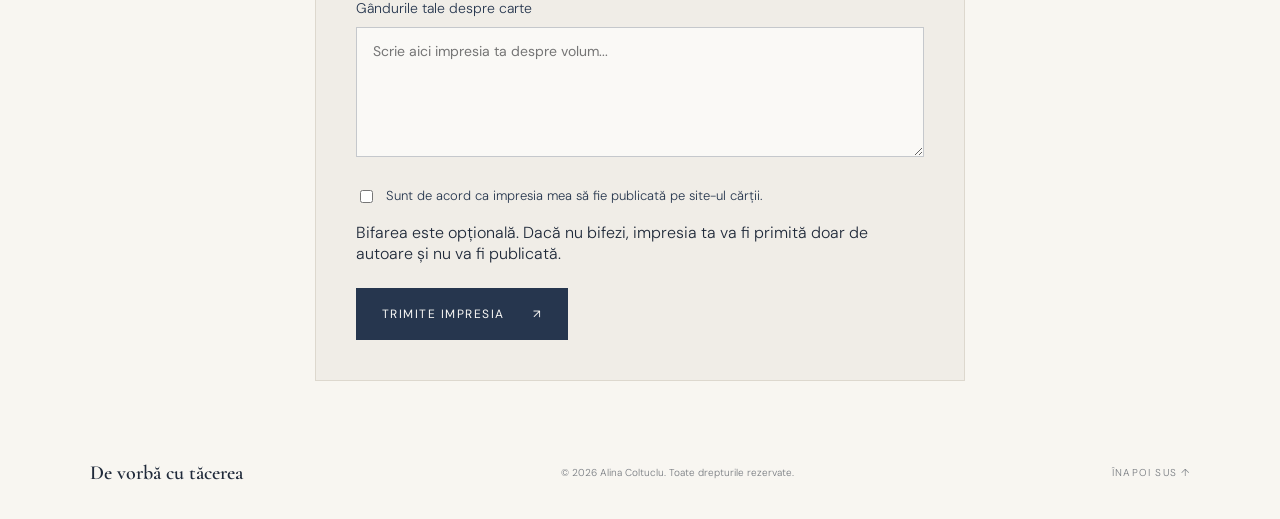
==== commit e72365f3: "index.html" ====
--- a/index.html
+++ b/index.html
@@ -147,7 +147,7 @@
   </p>
 
   <p class="order-price">
-    <span>Exemplar însoțit de un gând personal</span>
+    <span>Exemplar cu dedicație personalizată, scrisă de mână</span>
     <strong>50 lei</strong>
   </p>
 
@@ -158,23 +158,21 @@
 </div>
       <div class="order-actions">
  <a class="button button-light"
-   href="https://wa.me/40728017145?text=Bună! Aș dori să comand un exemplar din volumul „De vorbă cu tăcerea”.Mulțumesc!"
+   href="https://wa.me/40728017145?text=Bun%C4%83%21%20Doresc%20s%C4%83%20comand%20un%20exemplar%20standard%20din%20cartea%20De%20vorb%C4%83%20cu%20t%C4%83cerea%2C%20la%20pre%C8%9Bul%20de%2045%20lei."
    target="_blank" rel="noopener noreferrer">
-  Exemplar standard – 45 lei <span>↗</span>
+  Comandă standard – 45 lei <span>↗</span>
 </a>
 
 <a class="button button-outline"
-   href="https://wa.me/40728017145?text=Bună! Aș dori să comand un exemplar din volumul „De vorbă cu tăcerea”, însoțit de un gând personal al autoarei.Mulțumesc!"
+   href="https://wa.me/40728017145?text=Bun%C4%83%21%20Doresc%20s%C4%83%20comand%20un%20exemplar%20din%20cartea%20De%20vorb%C4%83%20cu%20t%C4%83cerea%2C%20cu%20dedica%C8%9Bie%20personalizat%C4%83%2C%20la%20pre%C8%9Bul%20de%2050%20lei."
    target="_blank" rel="noopener noreferrer">
-  Exemplar însoțit de un gând personal – 50 lei <span>↗</span>
+  Cu dedicație – 50 lei <span>↗</span>
 </a>
 
-        <a class="button button-outline" 
-          href="https://mail.google.com/mail/?view=cm&fs=1&to=coltucluayla%40gmail.com&su=Comand%C4%83%20De%20vorb%C4%83%20cu%20t%C4%83cerea&body=Bun%C4%83%21%20Doresc%20s%C4%83%20comand%20un%20exemplar%20din%20cartea%20De%20vorb%C4%83%20cu%20t%C4%83cerea." 
-          target="_blank" rel="noopener noreferrer">
-          Comandă prin e-mail <span>↗</span> 
-        </a>
-
+<a class="button button-outline"
+   href="https://mail.google.com/mail/?view=cm&fs=1&to=coltucluayla%40gmail.com&su=Comand%C4%83%20De%20vorb%C4%83%20cu%20t%C4%83cerea&body=Bun%C4%83%21%20Doresc%20s%C4%83%20comand%20un%20exemplar%20din%20cartea%20De%20vorb%C4%83%20cu%20t%C4%83cerea.">
+  Comandă prin e-mail <span>↗</span>
+</a>
 </div>
     </section>
   </main>
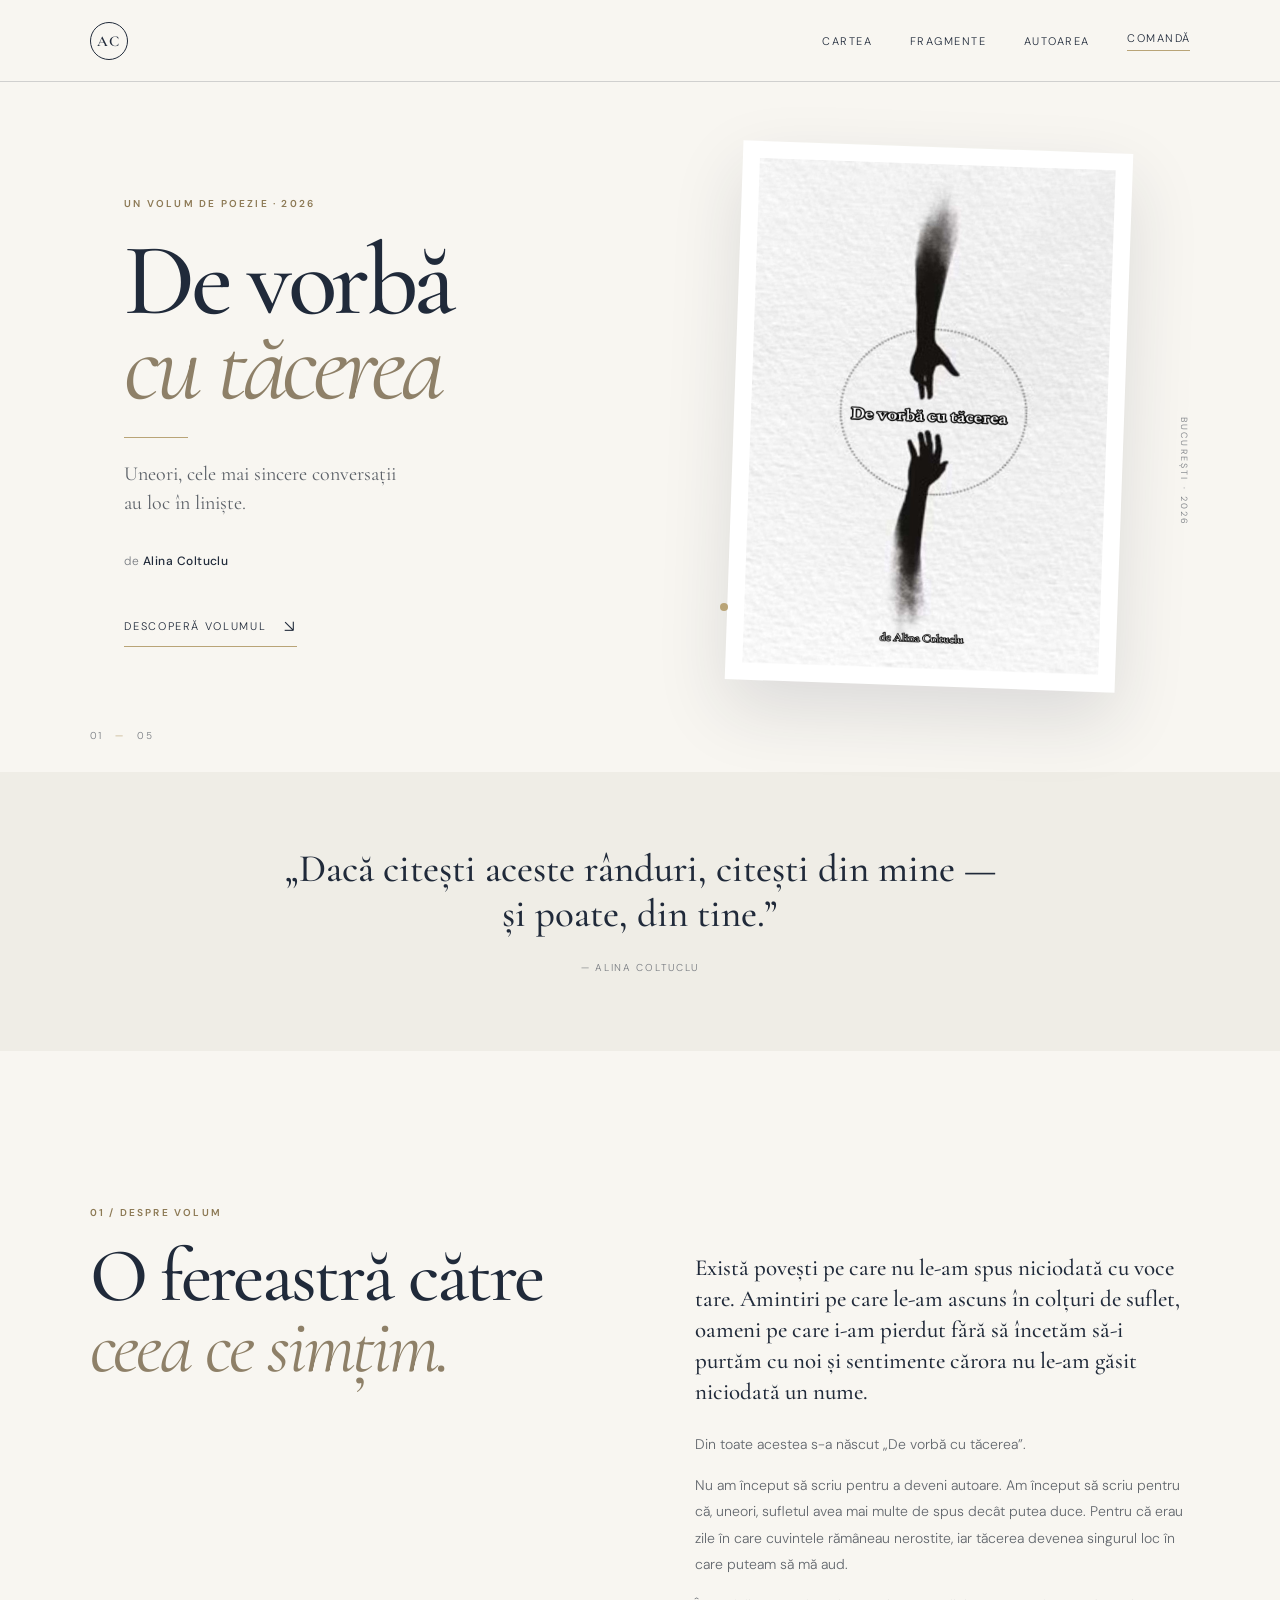
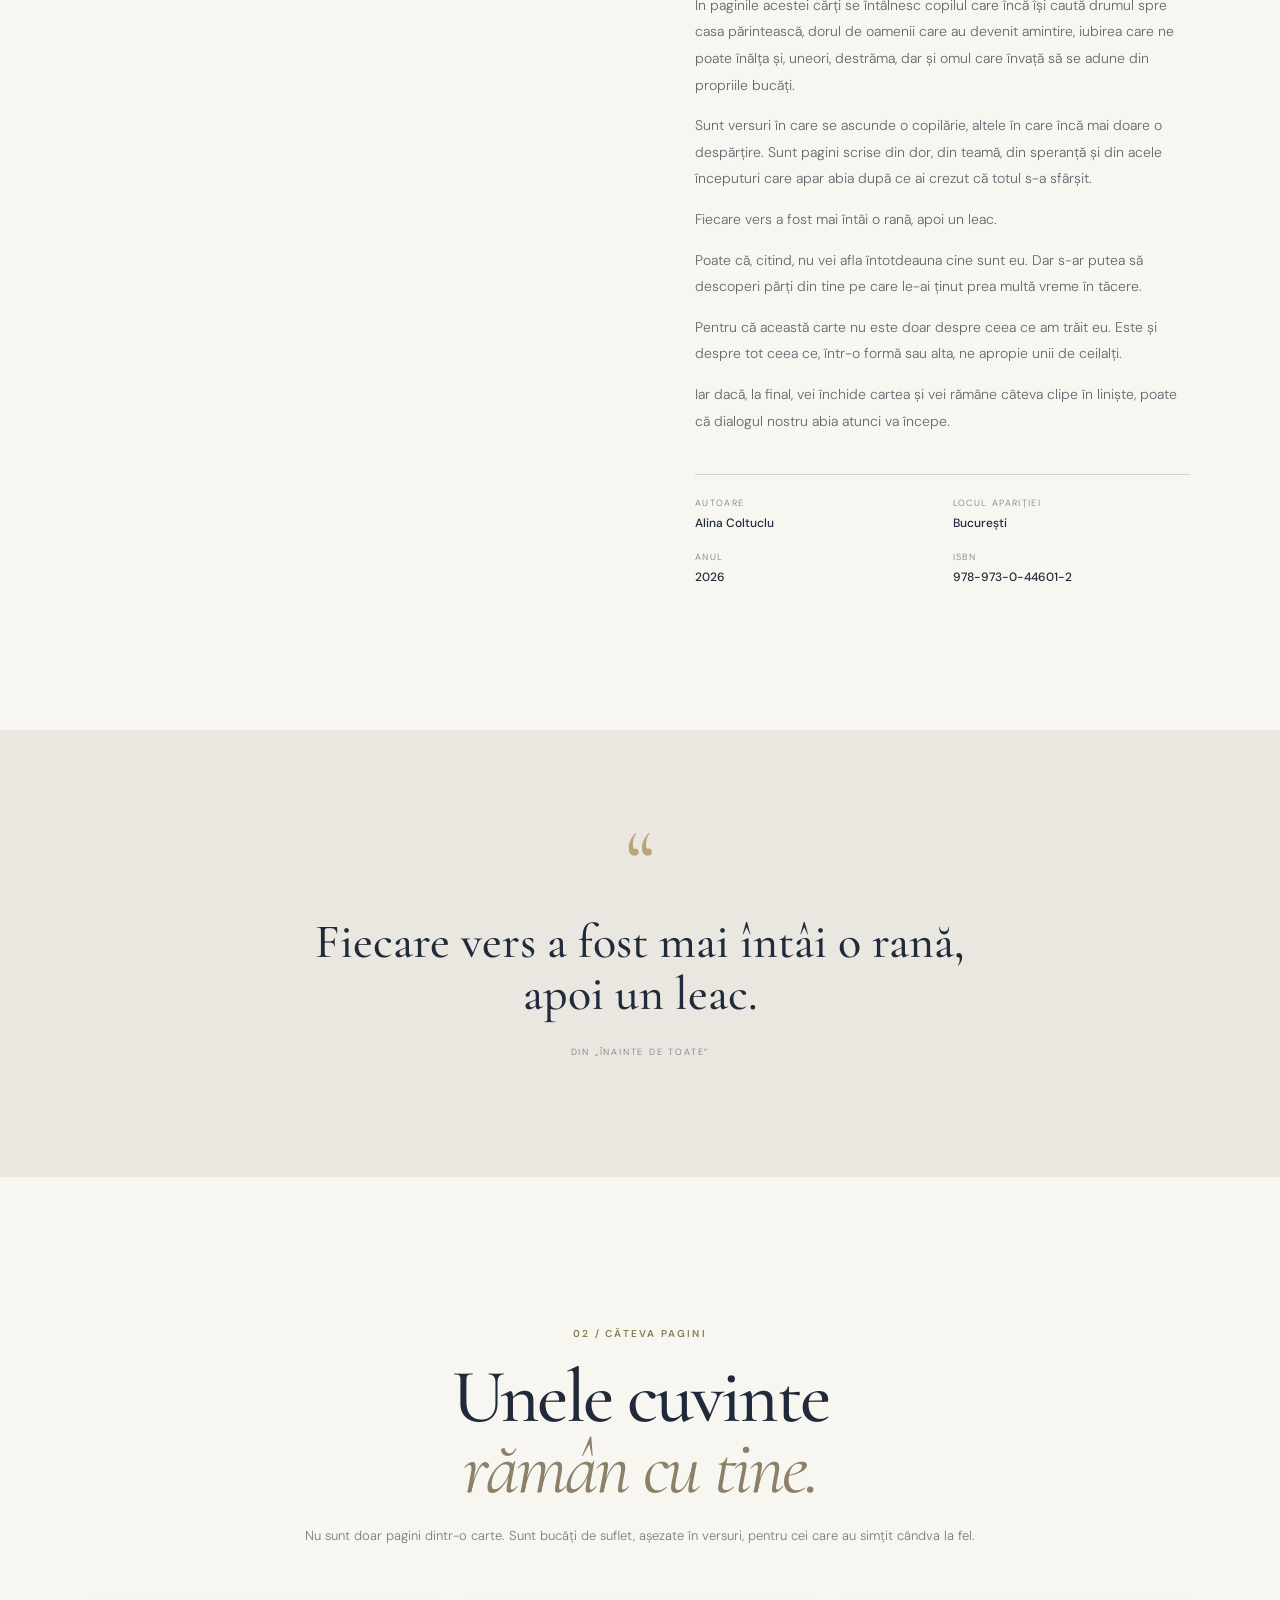
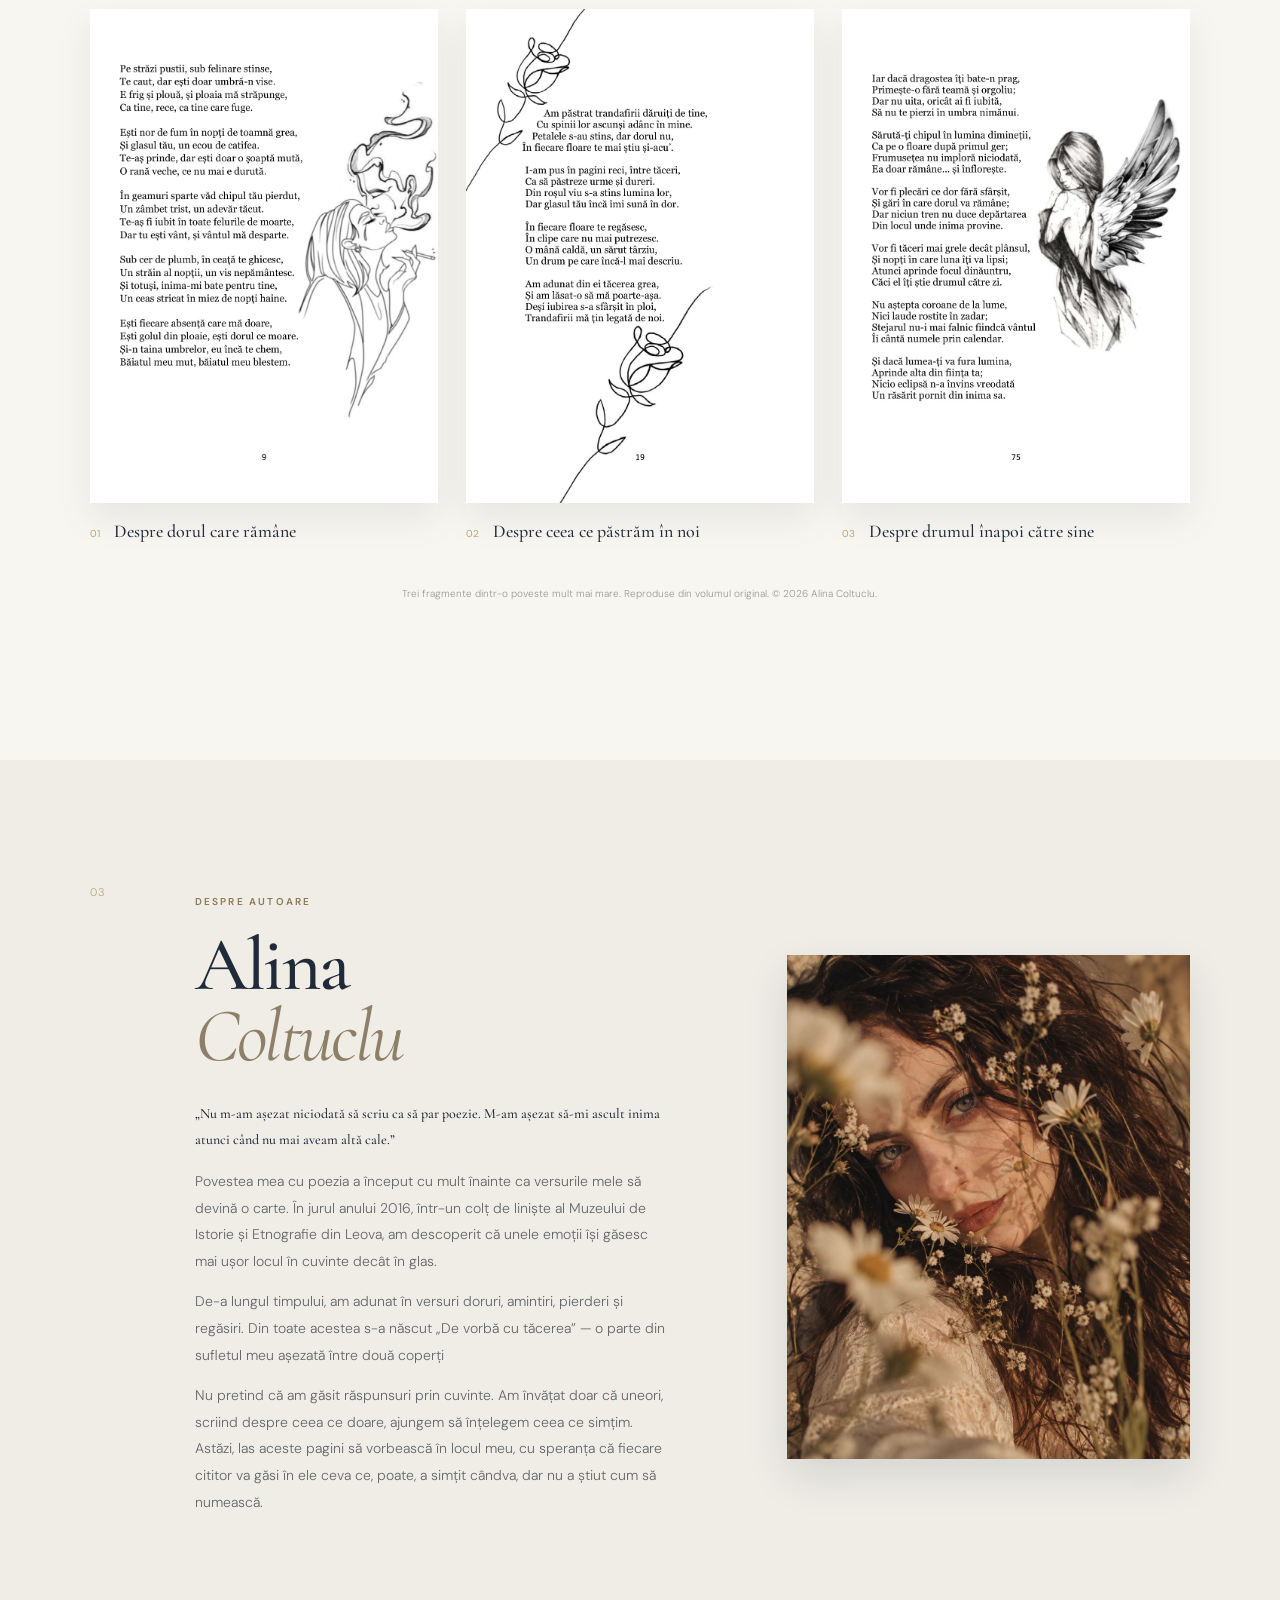
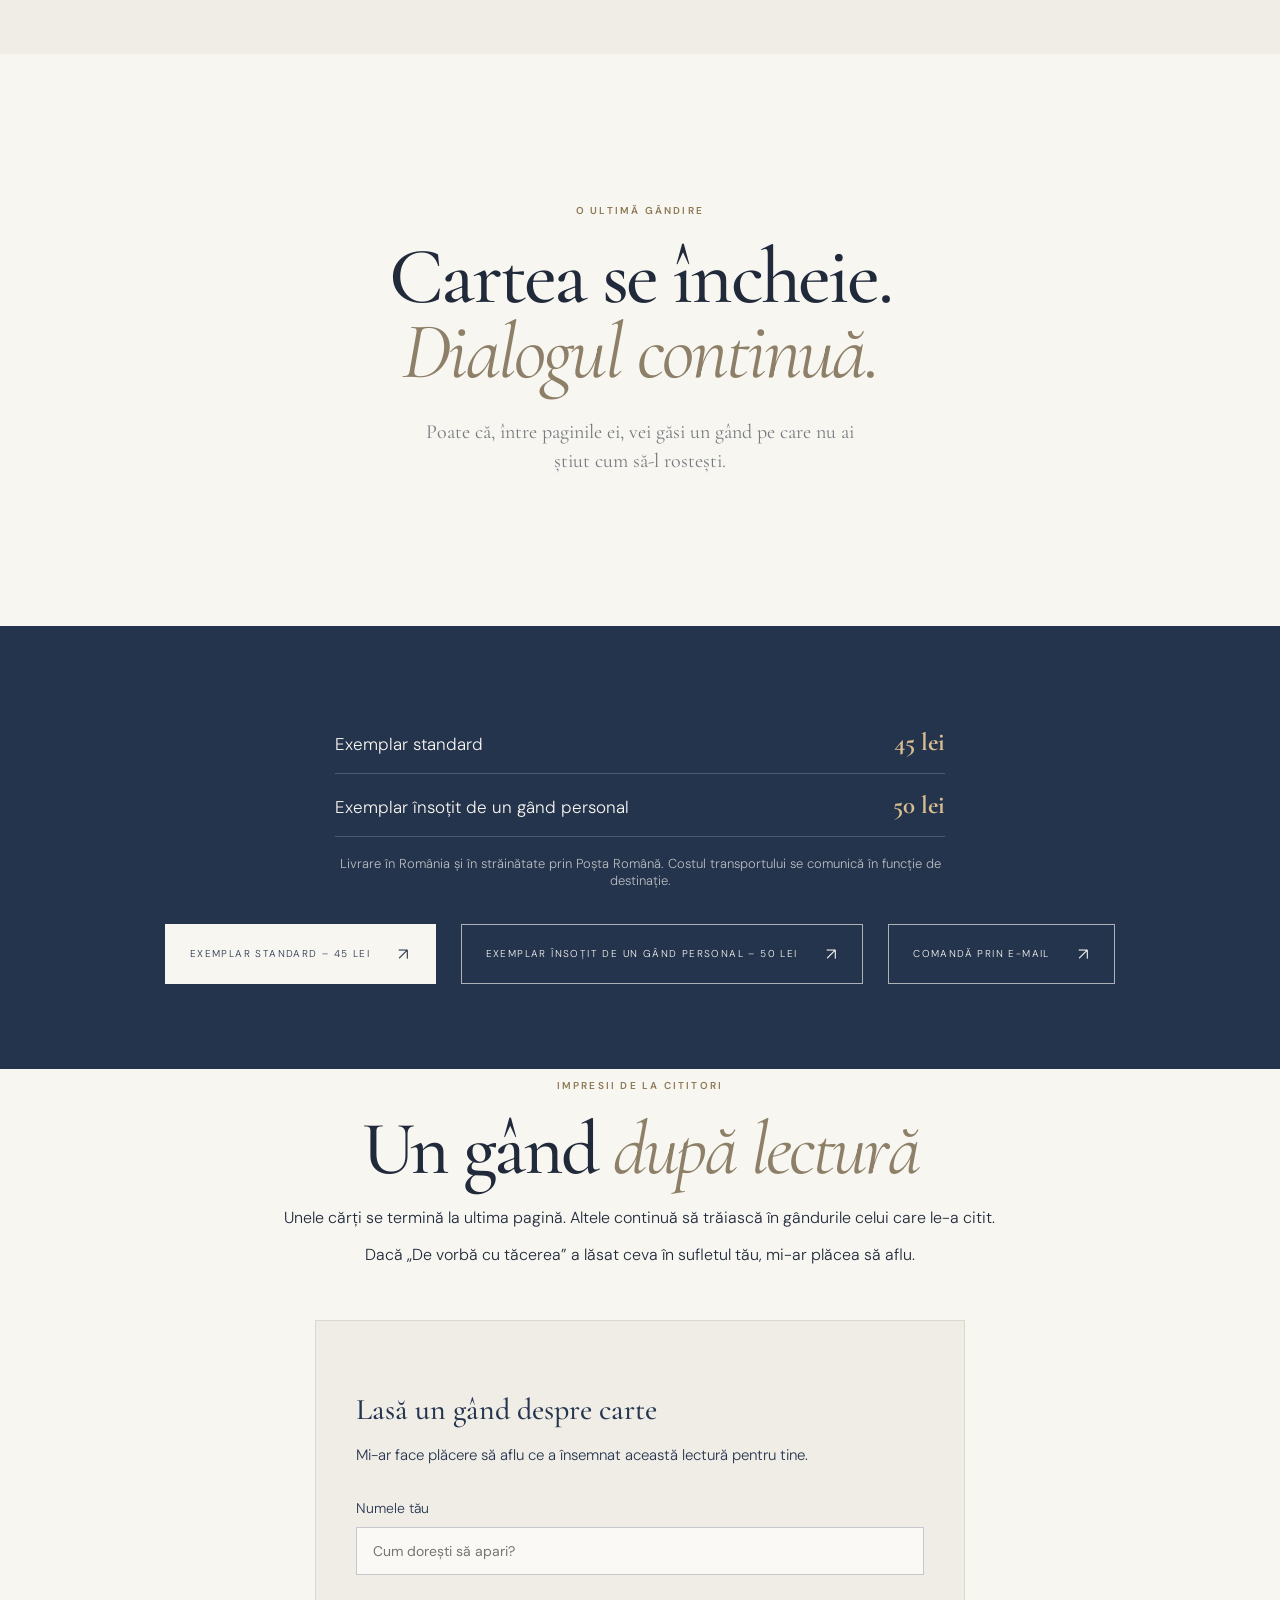
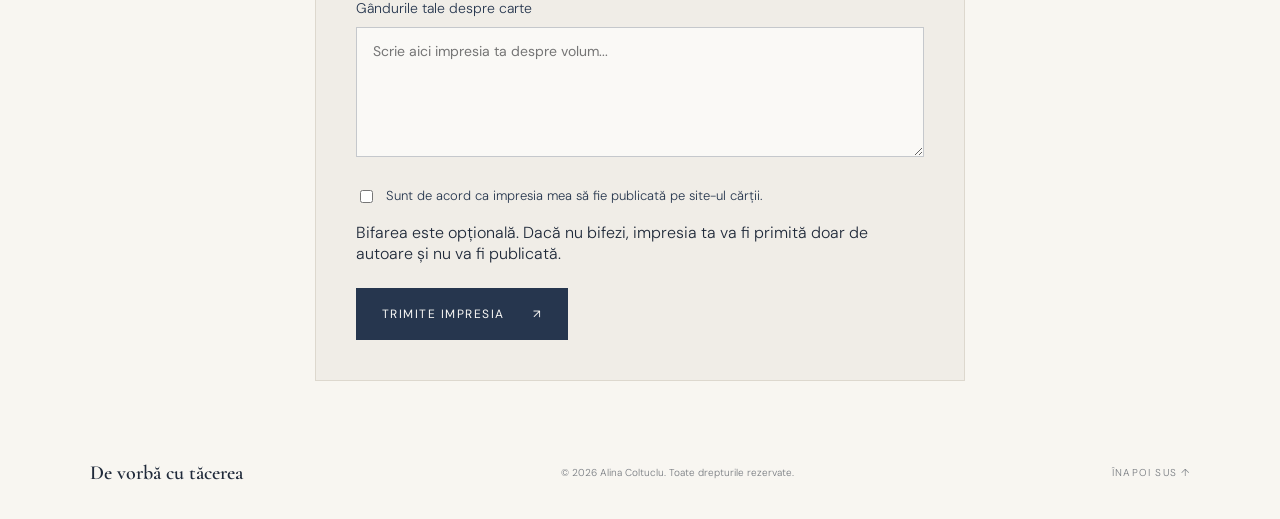
==== commit 79337818: "index.html" ====
--- a/index.html
+++ b/index.html
@@ -147,7 +147,7 @@
   </p>
 
   <p class="order-price">
-    <span>Exemplar cu dedicație personalizată, scrisă de mână</span>
+    <span>Exemplar însoțit de un gând personal</span>
     <strong>50 lei</strong>
   </p>
 
@@ -158,15 +158,15 @@
 </div>
       <div class="order-actions">
  <a class="button button-light"
-   href="https://wa.me/40728017145?text=Bun%C4%83%21%20Doresc%20s%C4%83%20comand%20un%20exemplar%20standard%20din%20cartea%20De%20vorb%C4%83%20cu%20t%C4%83cerea%2C%20la%20pre%C8%9Bul%20de%2045%20lei."
+   href="https://wa.me/40728017145?text=Bună! Aș dori să comand un exemplar din volumul „De vorbă cu tăcerea”.Mulțumesc!"
    target="_blank" rel="noopener noreferrer">
-  Comandă standard – 45 lei <span>↗</span>
+  Exemplar standard – 45 lei <span>↗</span>
 </a>
 
 <a class="button button-outline"
-   href="https://wa.me/40728017145?text=Bun%C4%83%21%20Doresc%20s%C4%83%20comand%20un%20exemplar%20din%20cartea%20De%20vorb%C4%83%20cu%20t%C4%83cerea%2C%20cu%20dedica%C8%9Bie%20personalizat%C4%83%2C%20la%20pre%C8%9Bul%20de%2050%20lei."
+   href="https://wa.me/40728017145?text=Bună! Aș dori să comand un exemplar din volumul „De vorbă cu tăcerea”, însoțit de un gând personal al autoarei.Mulțumesc!"
    target="_blank" rel="noopener noreferrer">
-  Cu dedicație – 50 lei <span>↗</span>
+  Exemplar însoțit de un gând personal – 50 lei <span>↗</span>
 </a>
 
 <a class="button button-outline"
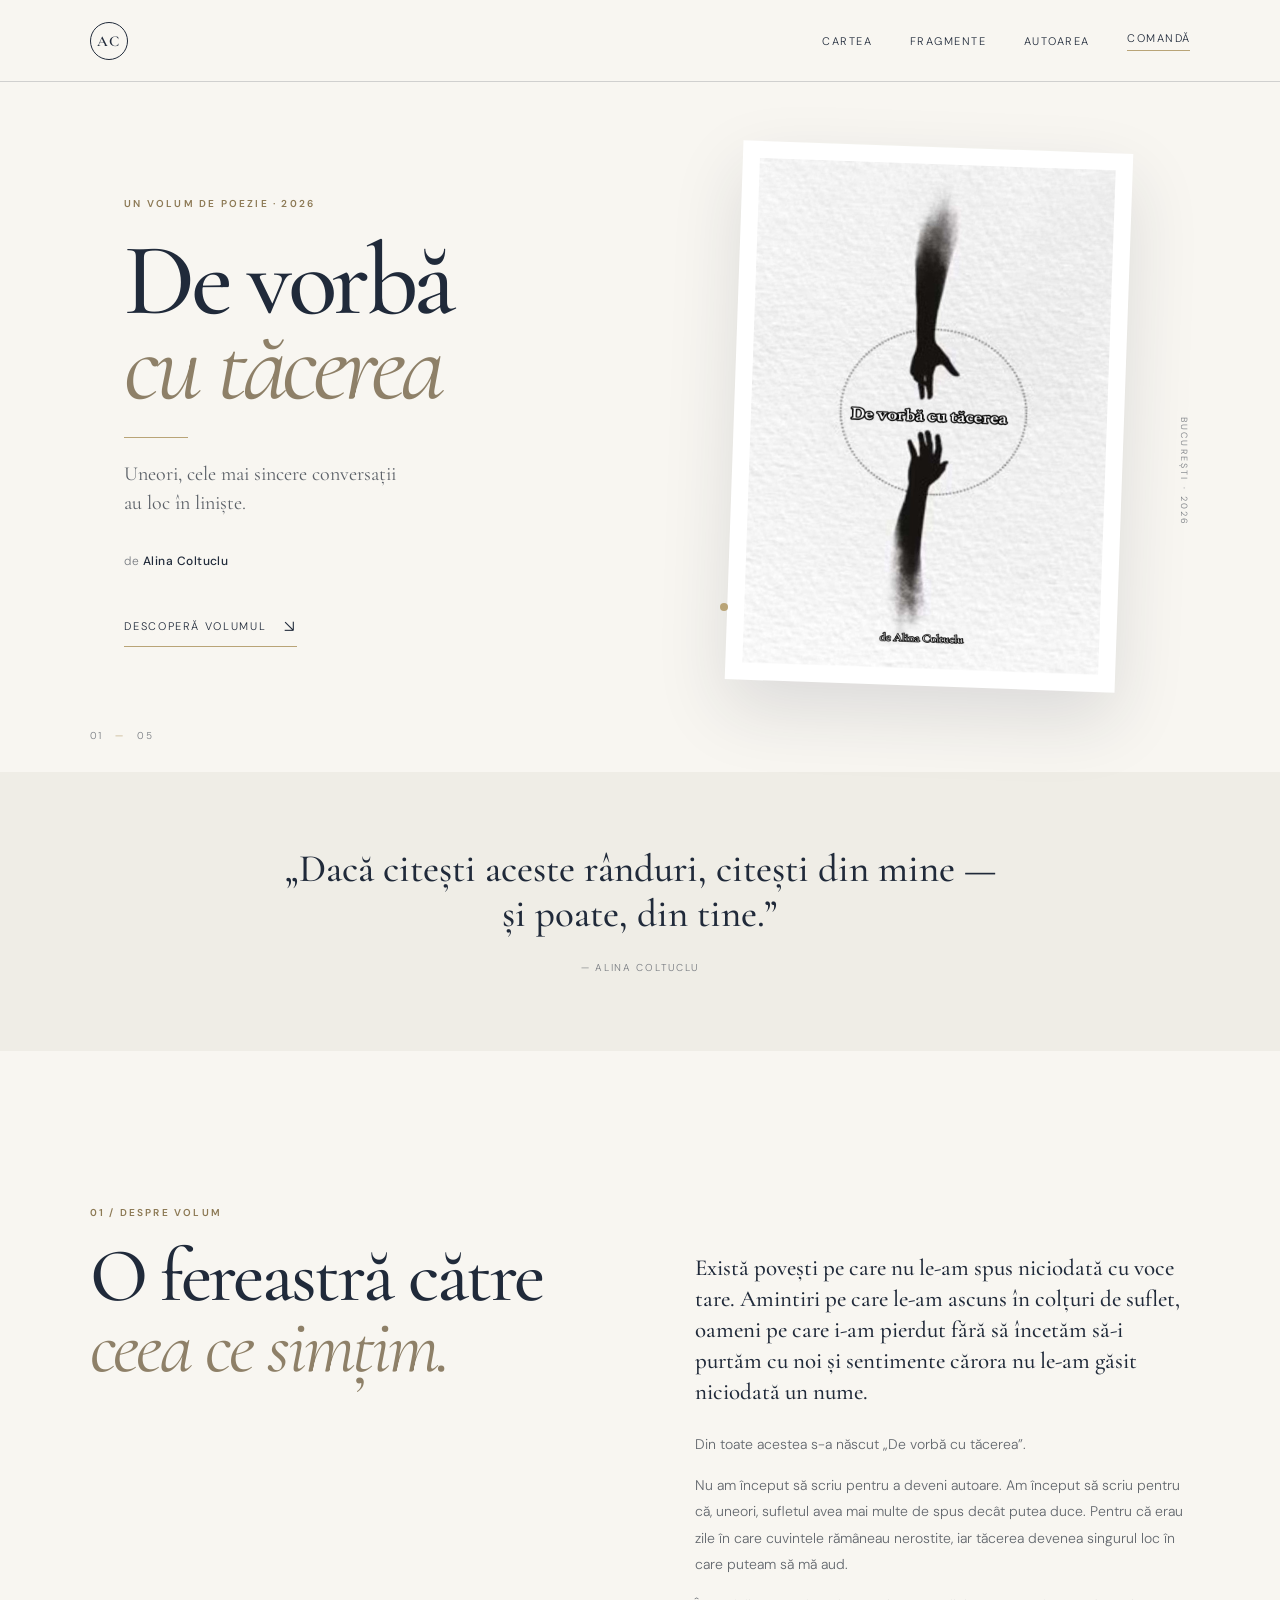
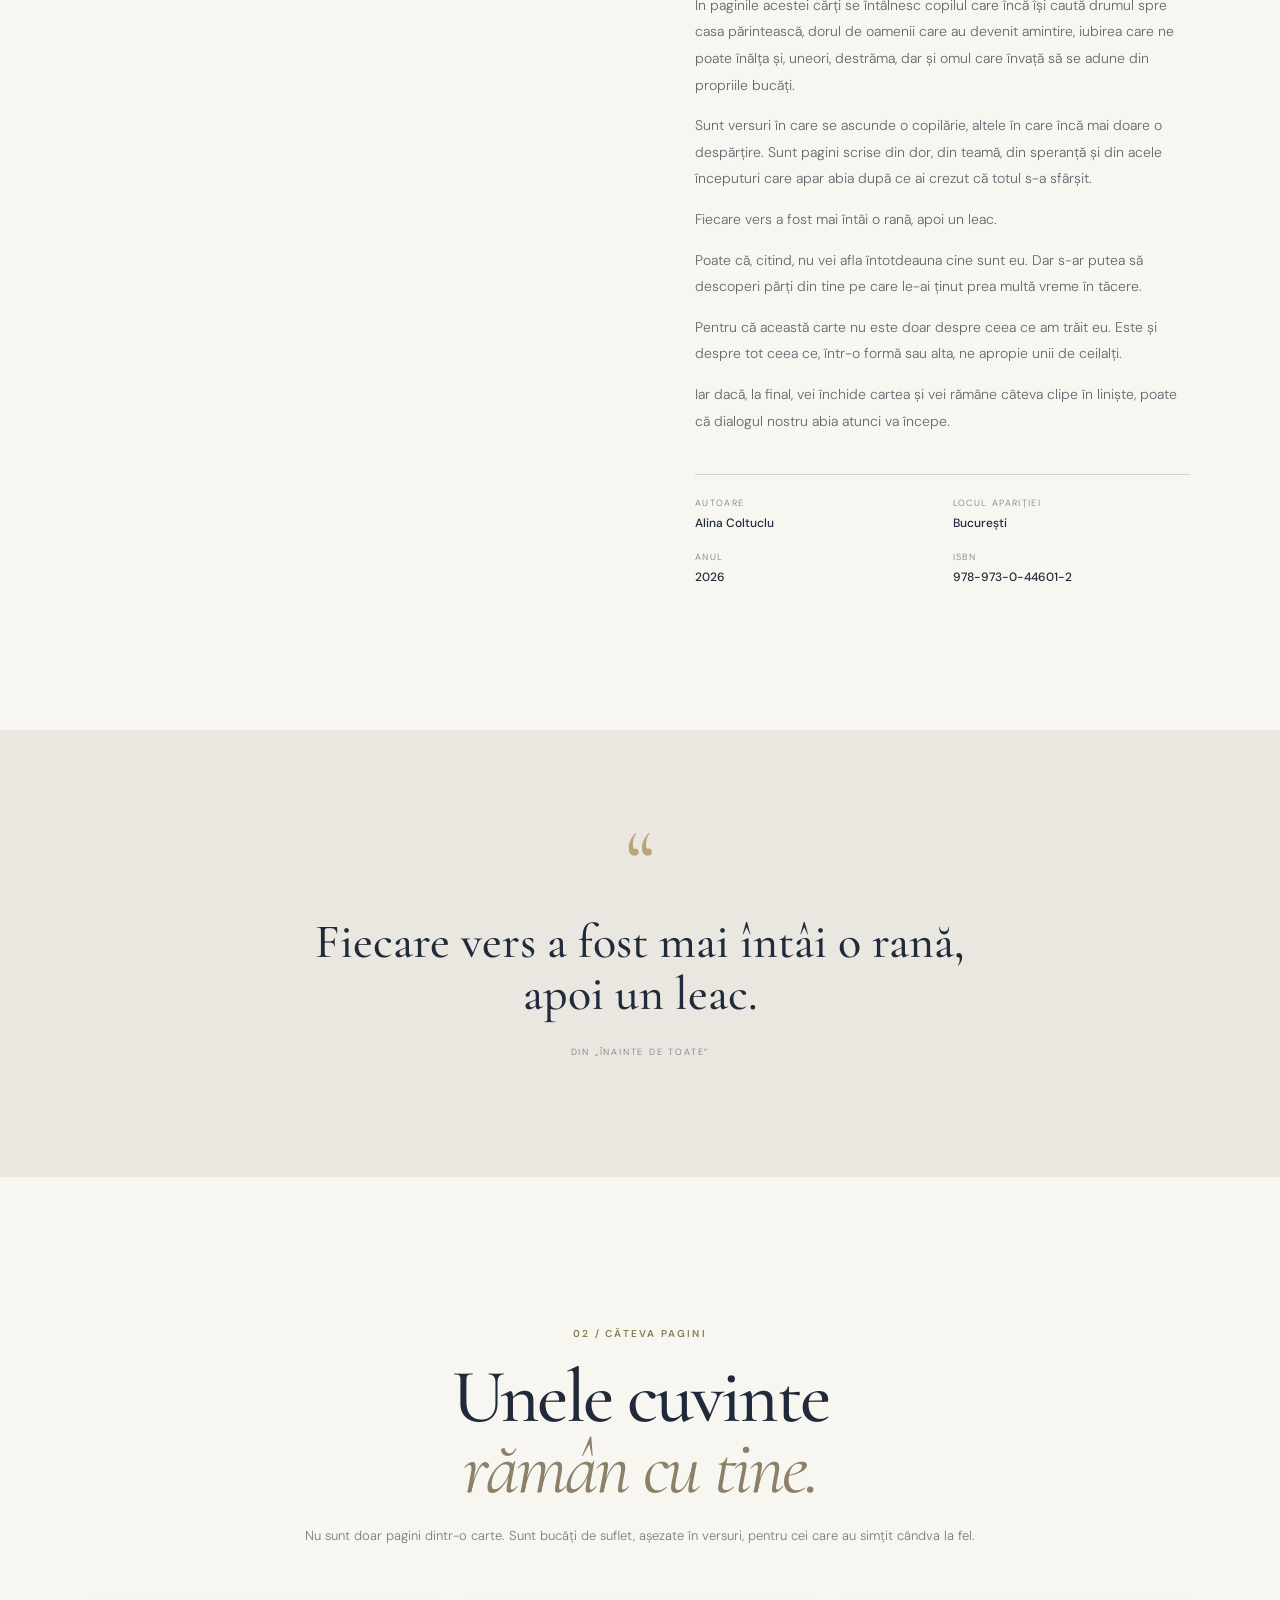
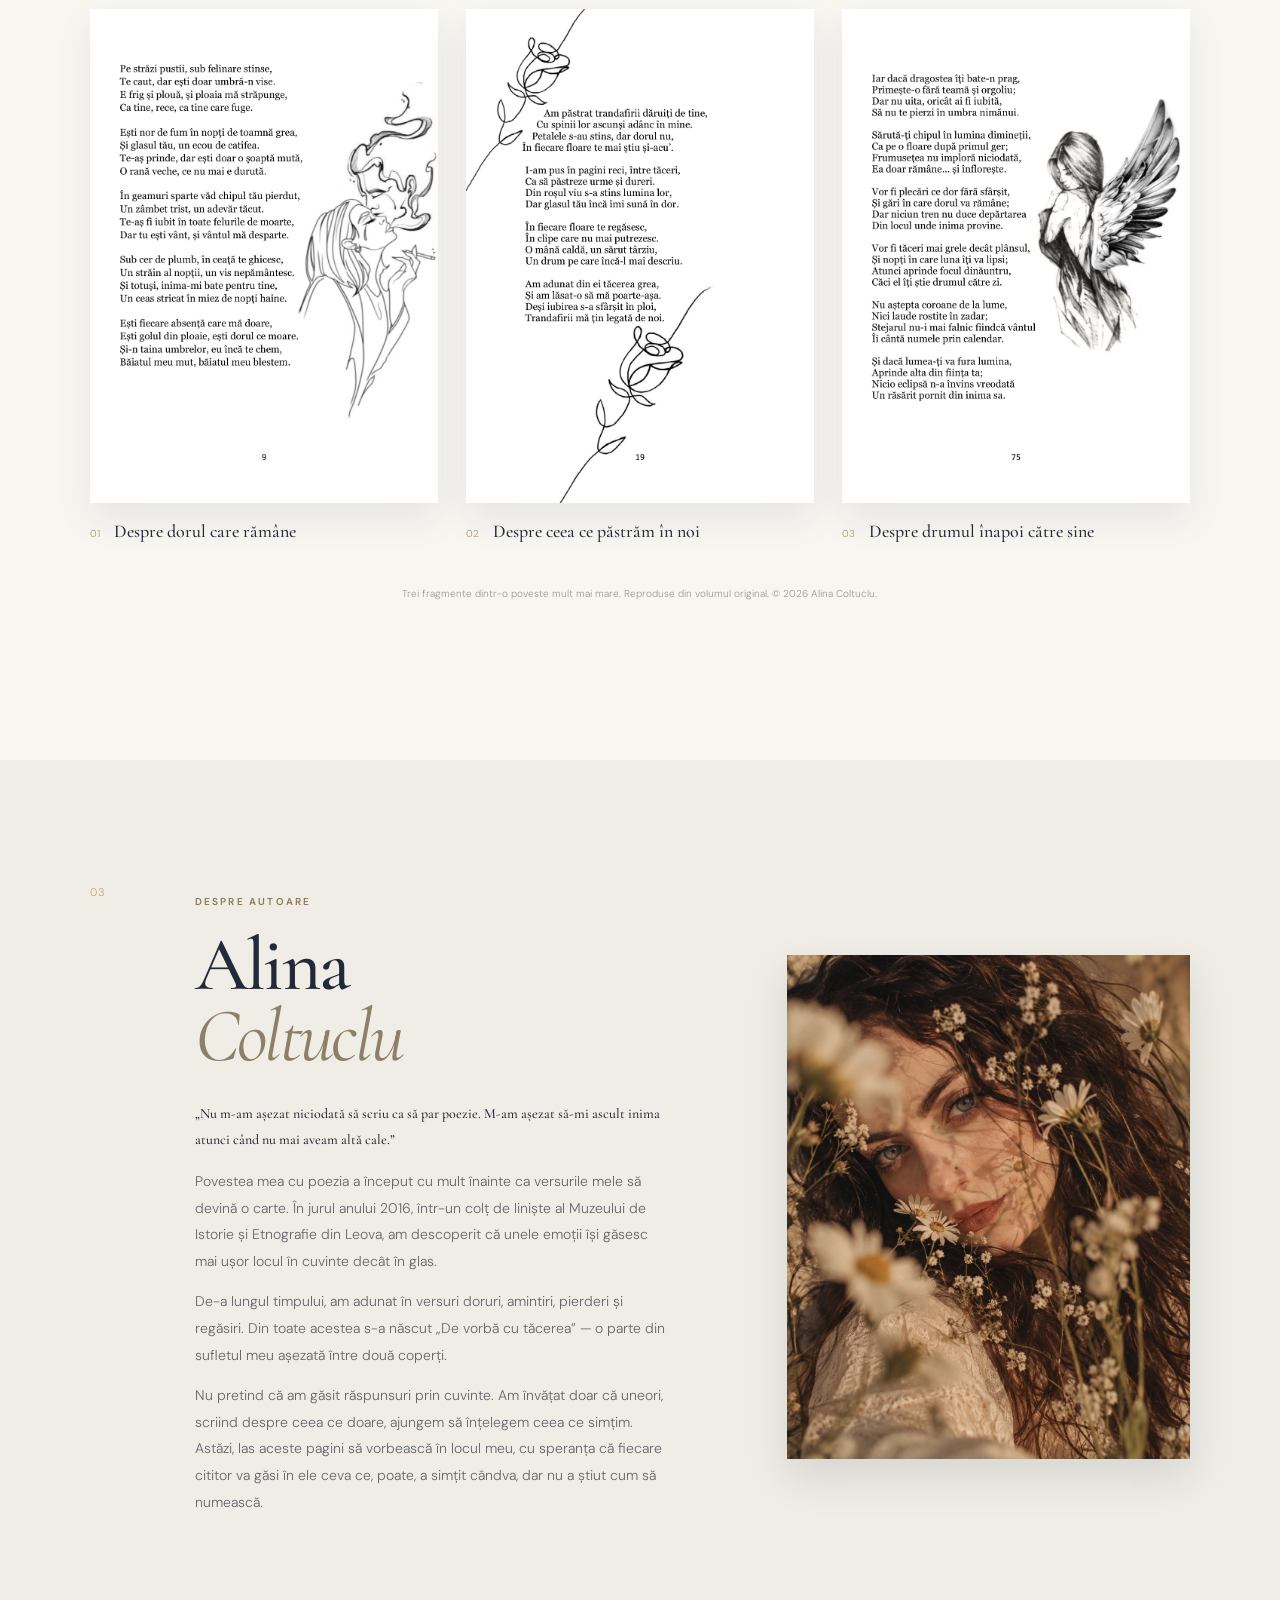
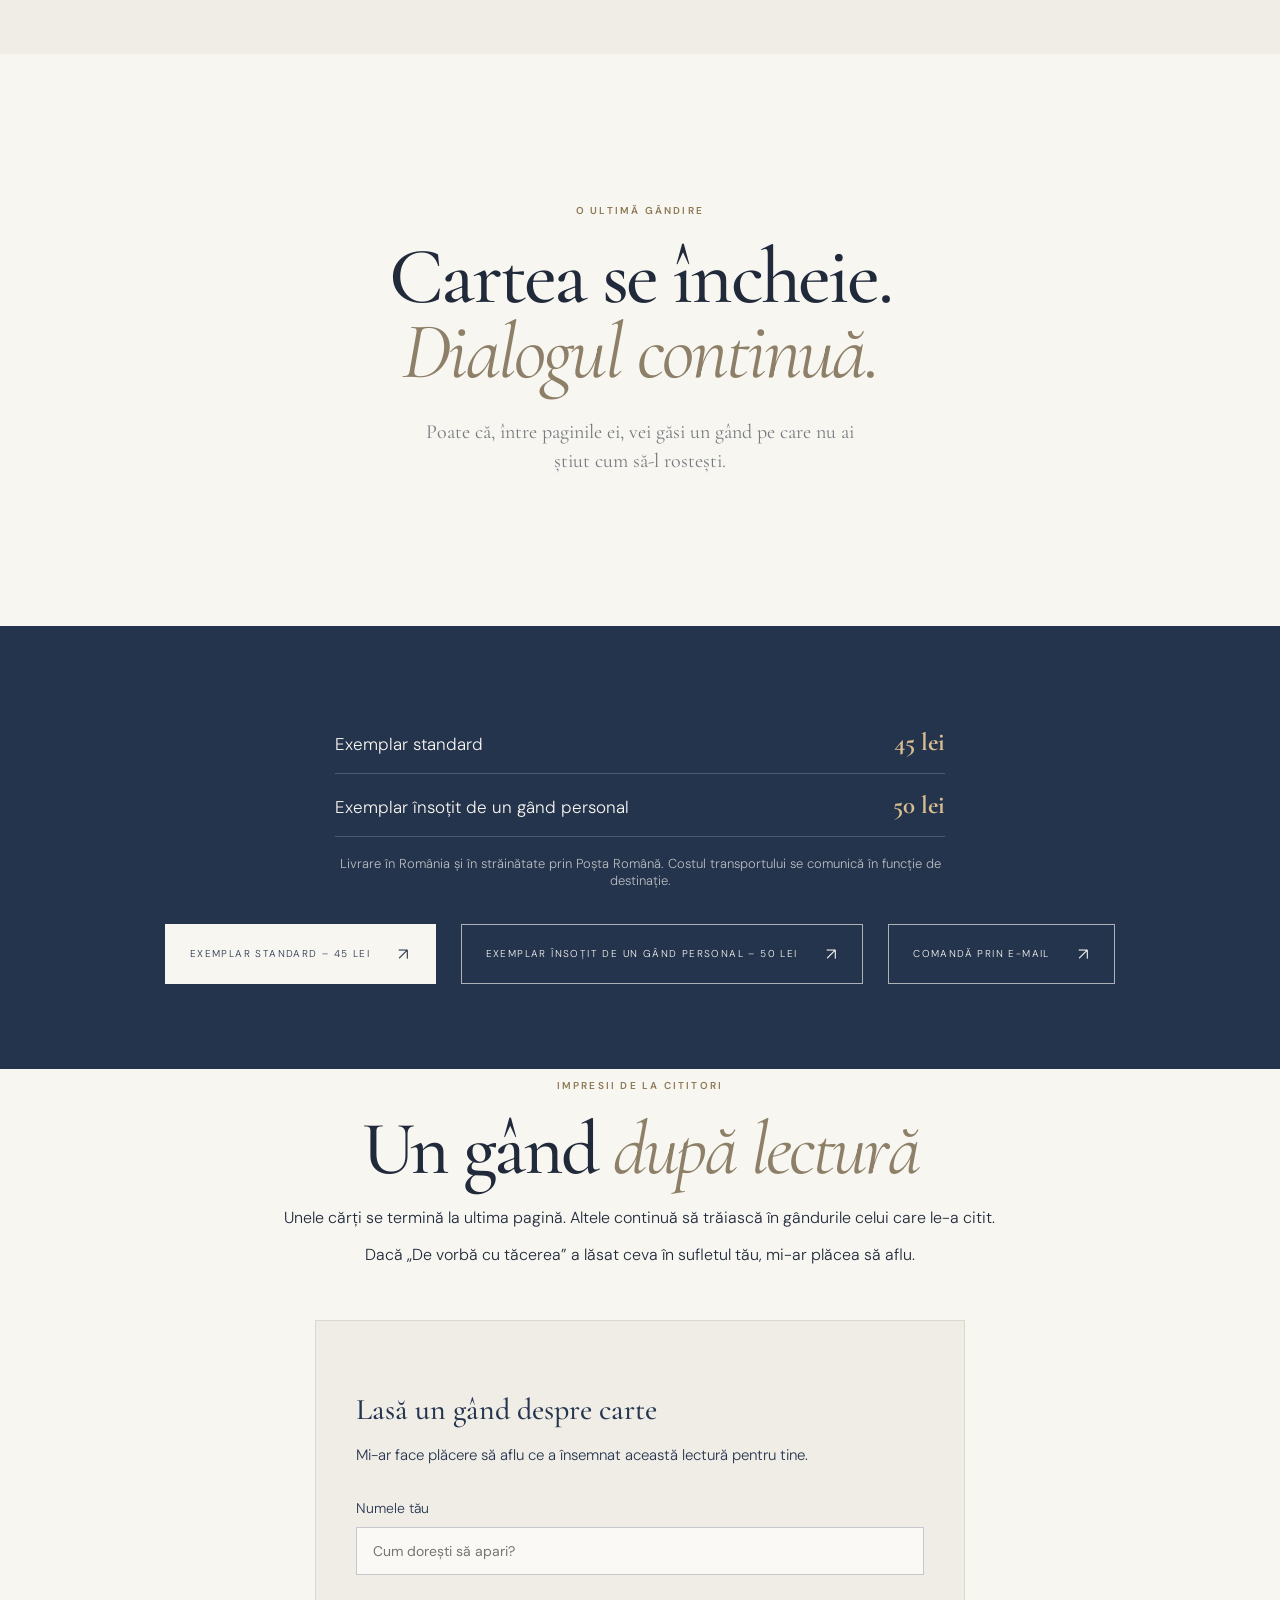
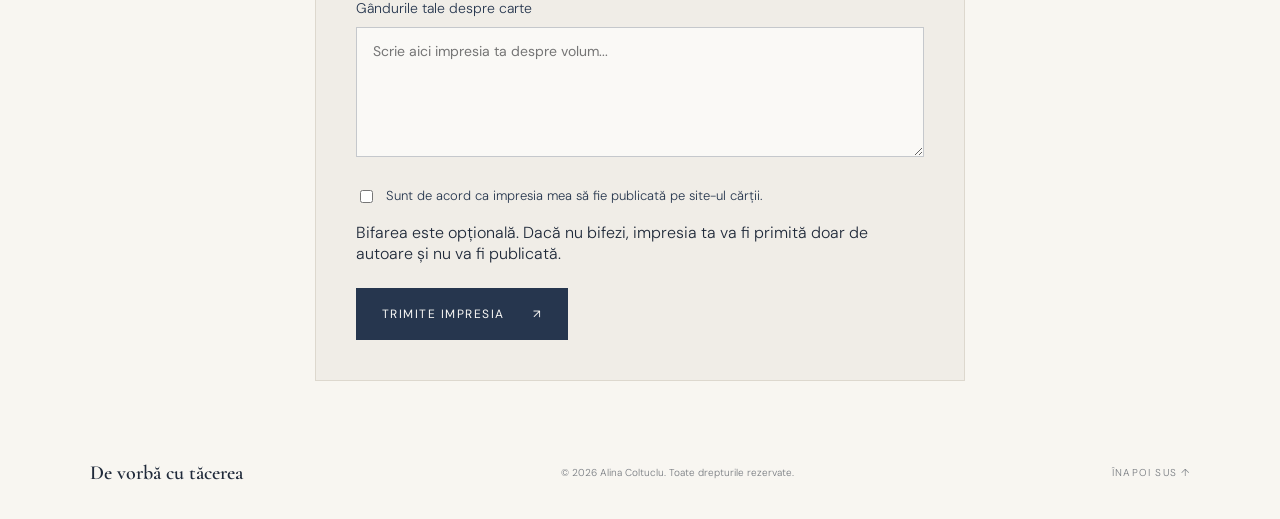
==== commit cd2255c2: "index.html" ====
--- a/index.html
+++ b/index.html
@@ -3,9 +3,71 @@
 <head>
   <meta charset="UTF-8">
   <meta name="viewport" content="width=device-width, initial-scale=1.0">
-  <meta name="description" content="De vorbă cu tăcerea — volum de poezie semnat de Alina Coltuclu. O carte despre iubire, dor, memorie, vindecare și regăsire.">
+
+  <title>De vorbă cu tăcerea – Alina Coltuclu | Carte de poezii</title>
+  <meta name="description" content="Descoperă „De vorbă cu tăcerea”, volumul de poezii semnat de Alina Coltuclu. O carte despre iubire, dor, memorie, vindecare și regăsire.">
+  <meta name="author" content="Alina Coltuclu">
+  <meta name="robots" content="index, follow, max-image-preview:large">
   <meta name="theme-color" content="#f8f6f1">
-  <title>De vorbă cu tăcerea — Alina Coltuclu</title>
+  <meta name="language" content="Romanian">
+
+  <link rel="canonical" href="https://ayli22.github.io/de-vorba-cu-tacerea/">
+
+  <meta property="og:type" content="book">
+  <meta property="og:locale" content="ro_RO">
+  <meta property="og:site_name" content="De vorbă cu tăcerea – Alina Coltuclu">
+  <meta property="og:title" content="De vorbă cu tăcerea – Alina Coltuclu | Carte de poezii">
+  <meta property="og:description" content="Un volum de poezie despre iubire, dor, memorie, vindecare și regăsire. Descoperă cartea semnată de Alina Coltuclu.">
+  <meta property="og:url" content="https://ayli22.github.io/de-vorba-cu-tacerea/">
+  <meta property="og:image" content="https://ayli22.github.io/de-vorba-cu-tacerea/assets/coperta.jpg">
+  <meta property="og:image:alt" content="Coperta cărții De vorbă cu tăcerea, de Alina Coltuclu">
+  <meta property="book:author" content="Alina Coltuclu">
+  <meta property="book:isbn" content="978-973-0-44601-2">
+
+  <meta name="twitter:card" content="summary_large_image">
+  <meta name="twitter:title" content="De vorbă cu tăcerea – Alina Coltuclu">
+  <meta name="twitter:description" content="Descoperă volumul de poezie semnat de Alina Coltuclu.">
+  <meta name="twitter:image" content="https://ayli22.github.io/de-vorba-cu-tacerea/assets/coperta.jpg">
+
+  <script type="application/ld+json">
+  {
+    "@context": "https://schema.org",
+    "@graph": [
+      {
+        "@type": "Book",
+        "@id": "https://ayli22.github.io/de-vorba-cu-tacerea/#carte",
+        "name": "De vorbă cu tăcerea",
+        "alternateName": "De vorbă cu tăcerea – volum de poezie",
+        "author": {
+          "@id": "https://ayli22.github.io/de-vorba-cu-tacerea/#autoare"
+        },
+        "isbn": "978-973-0-44601-2",
+        "inLanguage": "ro",
+        "datePublished": "2026",
+        "genre": "Poezie",
+        "bookFormat": "https://schema.org/Paperback",
+        "image": "https://ayli22.github.io/de-vorba-cu-tacerea/assets/coperta.jpg",
+        "url": "https://ayli22.github.io/de-vorba-cu-tacerea/",
+        "description": "Volum de poezie semnat de Alina Coltuclu, despre iubire, dor, memorie, vindecare și regăsire."
+      },
+      {
+        "@type": "Person",
+        "@id": "https://ayli22.github.io/de-vorba-cu-tacerea/#autoare",
+        "name": "Alina Coltuclu",
+        "url": "https://ayli22.github.io/de-vorba-cu-tacerea/#autoare",
+        "jobTitle": "Autoare"
+      },
+      {
+        "@type": "WebSite",
+        "@id": "https://ayli22.github.io/de-vorba-cu-tacerea/#website",
+        "name": "De vorbă cu tăcerea – Alina Coltuclu",
+        "url": "https://ayli22.github.io/de-vorba-cu-tacerea/",
+        "inLanguage": "ro"
+      }
+    ]
+  }
+  </script>
+
   <link rel="preconnect" href="https://fonts.googleapis.com">
   <link rel="preconnect" href="https://fonts.gstatic.com" crossorigin>
   <link href="https://fonts.googleapis.com/css2?family=Cormorant+Garamond:wght@400;500;600;700&family=DM+Sans:wght@300;400;500;600&display=swap" rel="stylesheet">
@@ -121,10 +183,9 @@
           <p class="eyebrow">DESPRE AUTOARE</p>
           <h2>Alina<br><em>Coltuclu</em></h2>
           <p class="lead">„Nu m-am așezat niciodată să scriu ca să par poezie. M-am așezat să-mi ascult inima atunci când nu mai aveam altă cale.”</p>
-          <p>Povestea mea cu poezia a început cu mult înainte ca versurile mele să devină o carte. În jurul anului 2016, într-un colț de liniște al Muzeului de Istorie și Etnografie din Leova, am descoperit că unele emoții își găsesc mai ușor locul în cuvinte decât în glas.
-            <p>De-a lungul timpului, am adunat în versuri doruri, amintiri, pierderi și regăsiri. Din toate acestea s-a născut „De vorbă cu tăcerea” — o parte din sufletul meu așezată între două coperți</p>
-            <p>Nu pretind că am găsit răspunsuri prin cuvinte. Am învățat doar că uneori, scriind despre ceea ce doare, ajungem să înțelegem ceea ce simțim.
-            Astăzi, las aceste pagini să vorbească în locul meu, cu speranța că fiecare cititor va găsi în ele ceva ce, poate, a simțit cândva, dar nu a știut cum să numească.</p>
+          <p>Povestea mea cu poezia a început cu mult înainte ca versurile mele să devină o carte. În jurul anului 2016, într-un colț de liniște al Muzeului de Istorie și Etnografie din Leova, am descoperit că unele emoții își găsesc mai ușor locul în cuvinte decât în glas.</p>
+          <p>De-a lungul timpului, am adunat în versuri doruri, amintiri, pierderi și regăsiri. Din toate acestea s-a născut „De vorbă cu tăcerea” — o parte din sufletul meu așezată între două coperți.</p>
+          <p>Nu pretind că am găsit răspunsuri prin cuvinte. Am învățat doar că uneori, scriind despre ceea ce doare, ajungem să înțelegem ceea ce simțim. Astăzi, las aceste pagini să vorbească în locul meu, cu speranța că fiecare cititor va găsi în ele ceva ce, poate, a simțit cândva, dar nu a știut cum să numească.</p>
         </div>
         <div class="author-image reveal">
   <img src="assets/alina.jpg"
